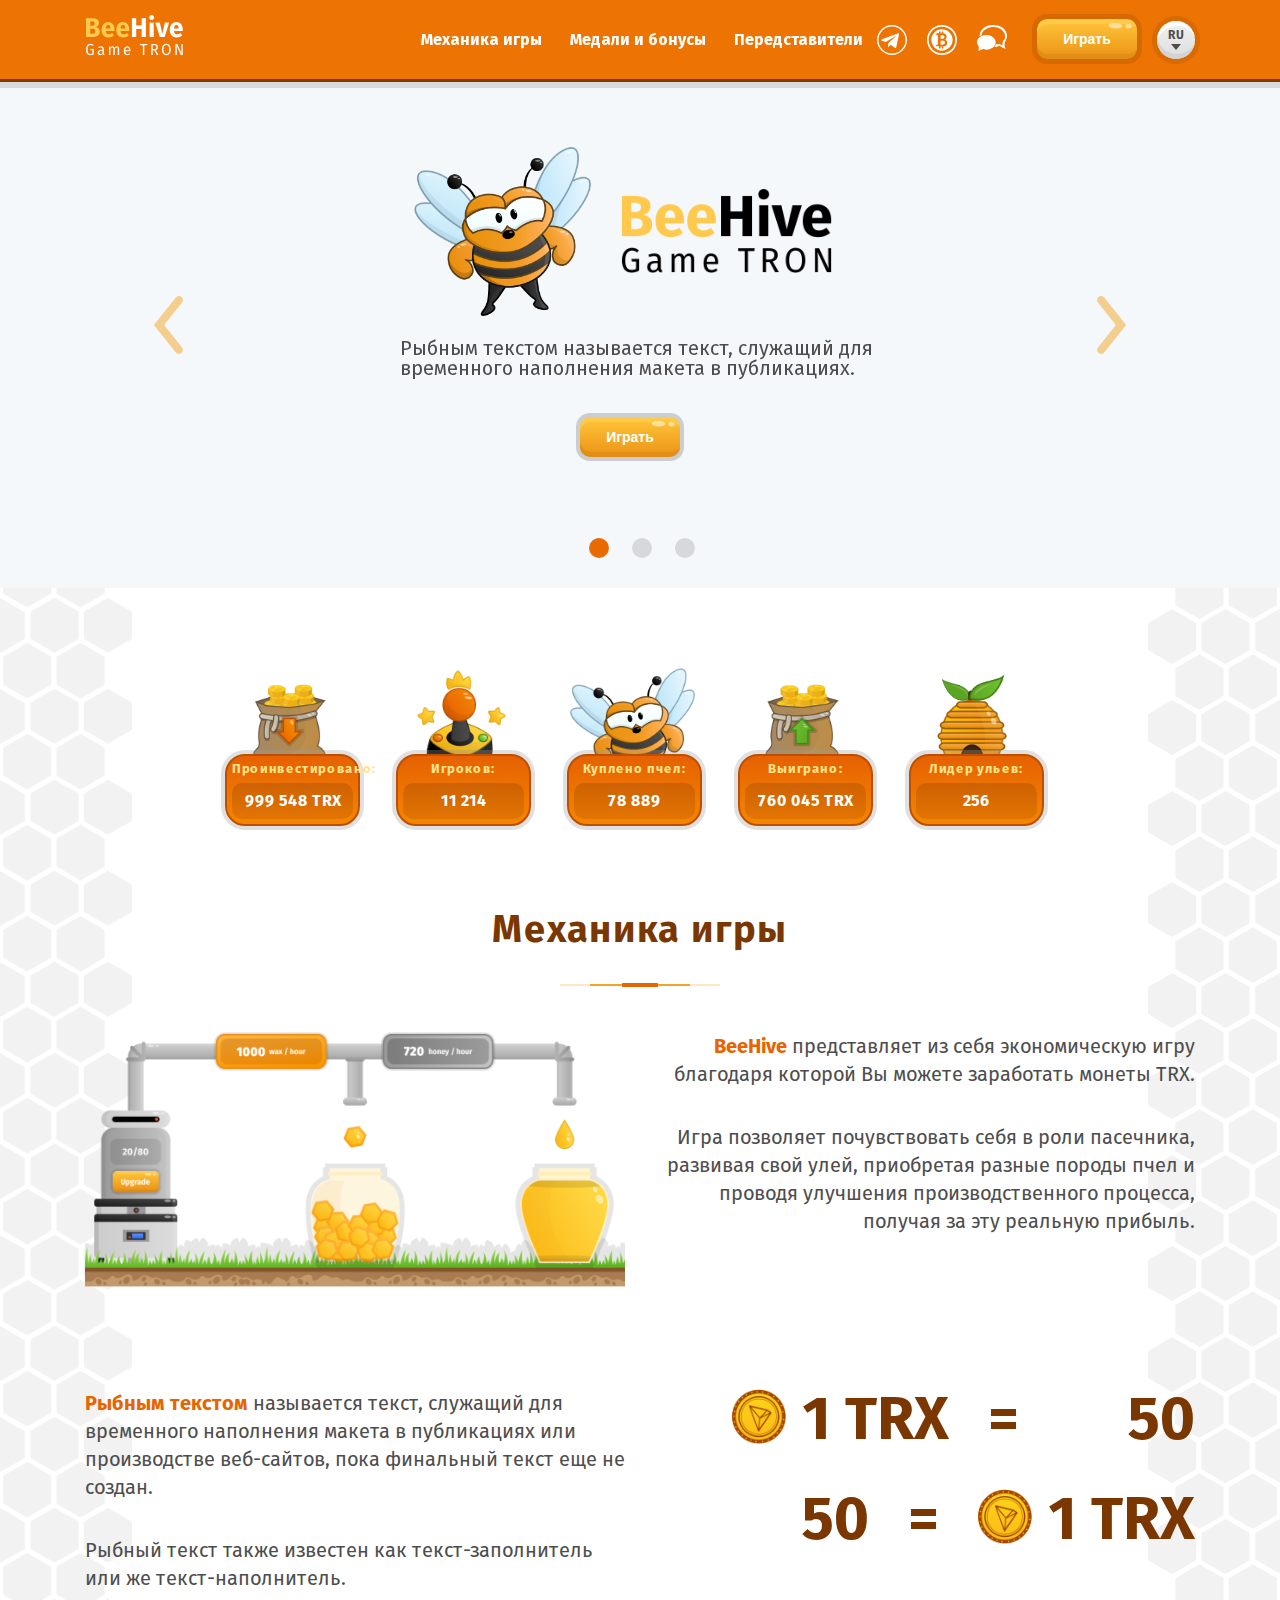
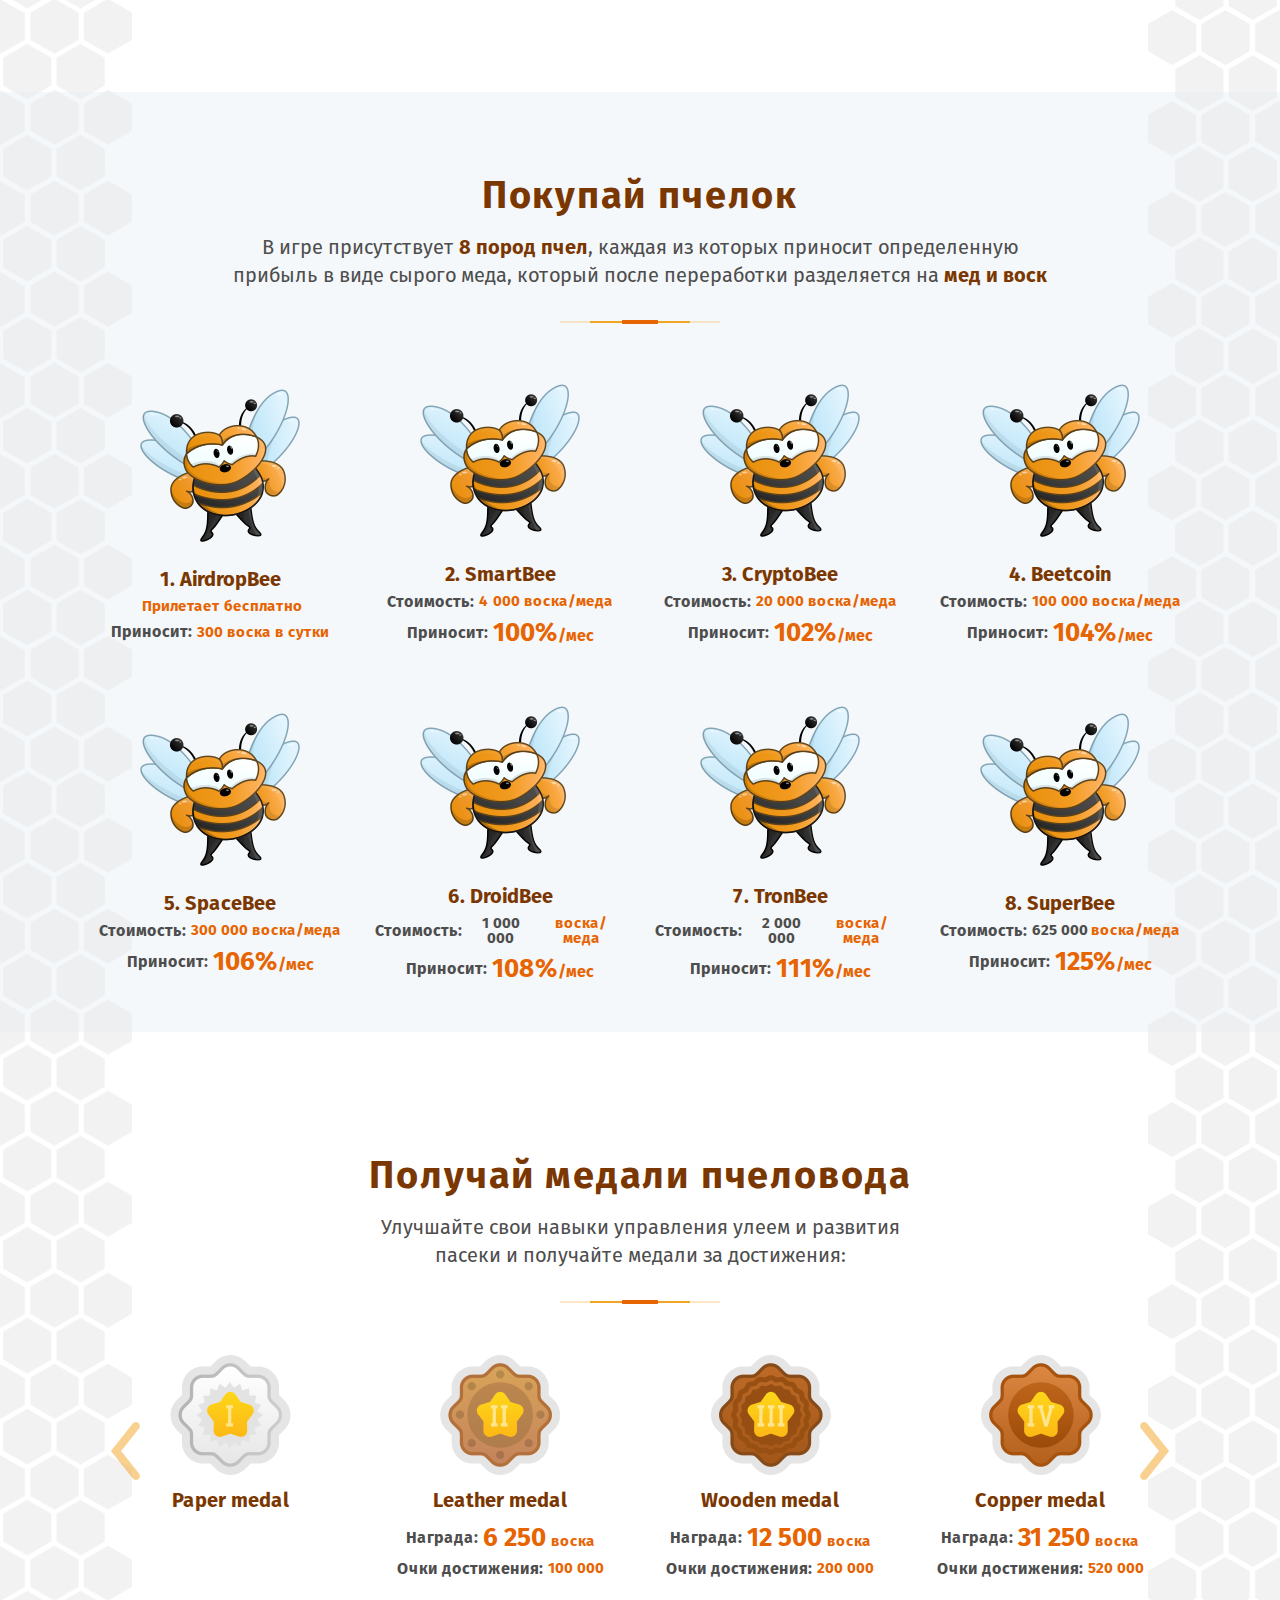
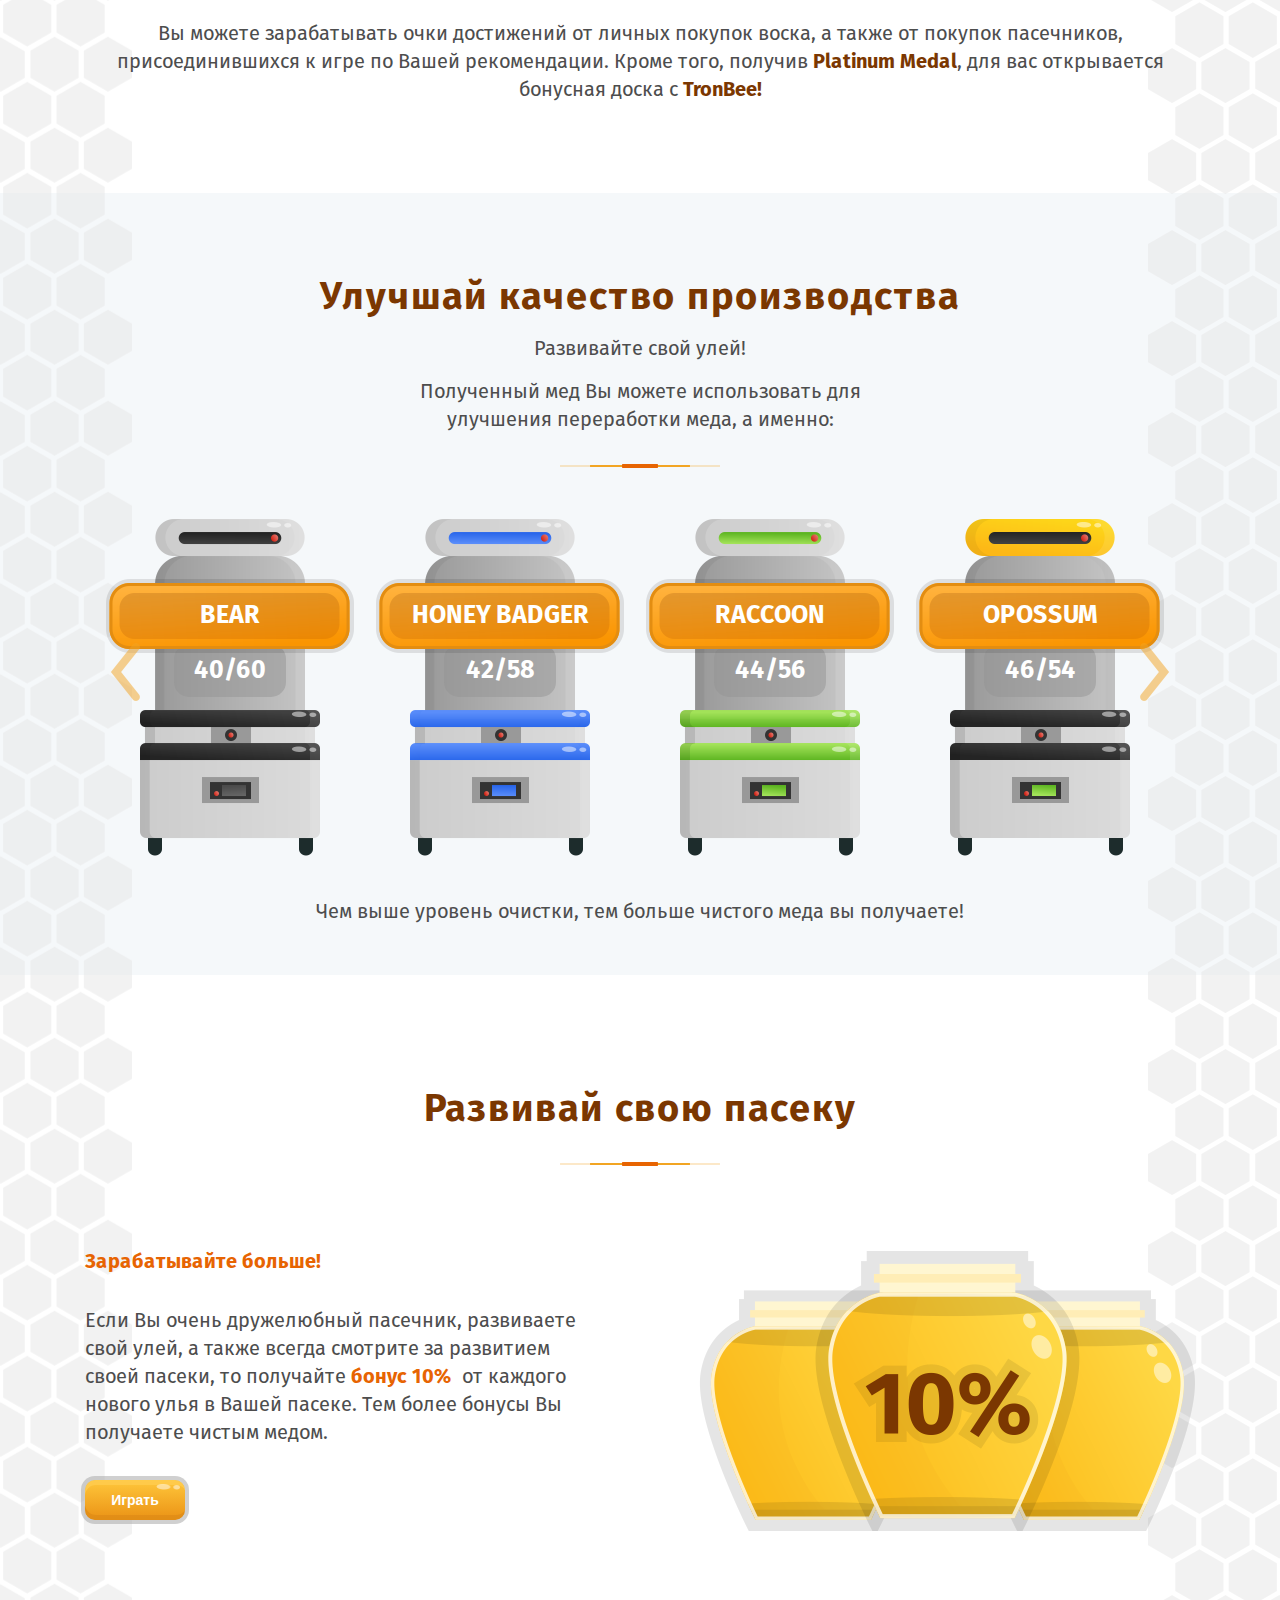
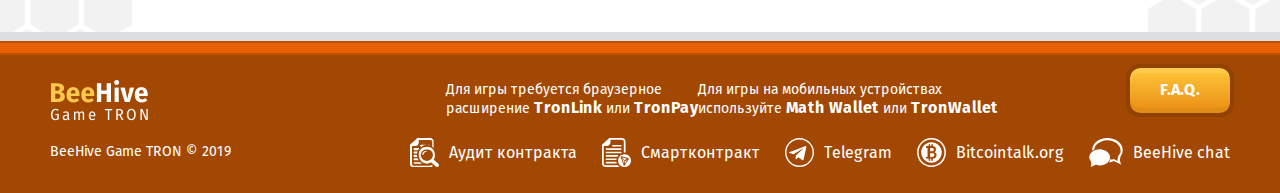
==== landing.html @ 4e1c58ec "new" ====
<!DOCTYPE html>
<html lang="en">
<head>
    <meta charset="UTF-8">
    <title>Кабинет</title>
    <link rel="shortcut icon" href="image/favicon.ico" type="image/x-icon">
    <link rel="icon" href="image/favicon.ico" type="image/x-icon">
    <meta name="viewport" content="width=device-width, initial-scale=1, maximum-scale=1">
    <link rel="stylesheet" href="bootstrap-4.2.1/css/bootstrap.css"/>
    <link rel="stylesheet" href="styles/jcarousel.responsive.css">
    <link rel="stylesheet" href="styles/style.css"/>
    <link rel="stylesheet" href="styles/media.css"/>
</head>
<body class="bg-body light-bg-body">
<header class="landing-header">
    <div class="container">
        <div class="content-header">
            <a href="" class="logo-landing">
                <h1>
                    <div class="container-logo">
                        <img src="image/logo.png" alt="logo">
                    </div>
                </h1>
            </a>
            <div class="header-navigation">
                 <div class="navbar-landing-nav">
                  <div class="btn-back-mobile-wrapper-landing">
                     <button type="button" class="button-btn btn-menu-landing"></button>
                  </div>
                    <ul class="list-nav">
                      <li class="nav-list-item">
                        <a class="nav-link land-scroll" href="#ex1">Механика игры</a>
                      </li>
                      <li class="nav-list-item">
                         <a class="nav-link land-scroll" href="#ex2">Медали и бонусы</a>
                      </li>
                       <li class="nav-list-item">
                          <a class="nav-link represent-link" href="representatives.html">Передставители</a>
                      </li>
                      <li class="nav-list-item">
                        <ul class="social-list-icon">
                            <li class="header-social-item">
                                <a href="" class="header-social-link telegram-link"></a>
                            </li>
                            <li class="header-social-item">
                                <a href="" class="header-social-link bitcoin-link"></a>
                            </li>
                            <li class="header-social-item">
                                <a href="" class="header-social-link messag-link"></a>
                            </li>
                        </ul>
                      </li>
                    </ul>
                </div>
                <div class="wrapper-right-nav">
                     <button type="button" class="button-btn go-to-game">Играть</button>
                     <div class="drop-down-lg">
                        <div class="btn-drop-down">
                            <span>ru</span>
                        </div>
                        <ul class="list-db">
                            <li>
                                <span>ru</span>
                            </li>
                            <li>
                                <span>en</span>
                            </li>
                        </ul>
                    </div>
                </div>
            </div>
        </div>
    </div>
    <div class="mobile-wrapper-menu-landing">
      <ul class="list-nav">
          <li class="nav-list-item">
            <a class="nav-link land-scroll" href="#ex1">Механика игры</a>
          </li>
          <li class="nav-list-item">
             <a class="nav-link land-scroll" href="#ex2">Медали и бонусы</a>
          </li>
           <li class="nav-list-item">
              <a class="nav-link represent-link" href="representatives.html">Передставители</a>
          </li>
          <li class="nav-list-item">
            <ul class="social-list-icon">
                <li class="header-social-item">
                    <a href="" class="header-social-link telegram-link"></a>
                </li>
                <li class="header-social-item">
                    <a href="" class="header-social-link bitcoin-link"></a>
                </li>
                <li class="header-social-item">
                    <a href="" class="header-social-link messag-link"></a>
                </li>
            </ul>
          </li>
        </ul>
    </div>
</header>
<section class="section-content first-slider-section">
    <div class="container">
        <div id="carouselExampleIndicators" class="carousel slide carousel-bee" data-ride="carousel">
          <ol class="carousel-indicators">
            <li data-target="#carouselExampleIndicators" data-slide-to="0" class="active"></li>
            <li data-target="#carouselExampleIndicators" data-slide-to="1"></li>
            <li data-target="#carouselExampleIndicators" data-slide-to="2"></li>
          </ol>
          <div class="carousel-inner">
            <div class="carousel-item active">
              <div class="container-bee-carousel-item">
                  <div class="top-item-content">
                      <div class="img-container-bee">
                          <img src="image/big-bee.png">
                      </div>
                       <div class="img-container-bee tron-logo">
                          <img src="image/tron-logo.png">
                      </div>
                  </div>
                  <div class="bottom-item-bee">
                      <p class="about-text">Рыбным текстом называется текст, служащий для временного наполнения макета в публикациях.</p>
                        <button type="button" class="button-btn go-to-game slider-btn">Играть</button>
                  </div>
              </div>
            </div>
            <div class="carousel-item">
               <div class="container-bee-carousel-item">
                  <div class="top-item-content">
                      <div class="img-container-bee">
                          <img src="image/big-bee.png">
                      </div>
                       <div class="img-container-bee tron-logo">
                          <img src="image/tron-logo.png">
                      </div>
                  </div>
                  <div class="bottom-item-bee">
                      <p class="about-text">Рыбным текстом называется текст, служащий для временного наполнения макета в публикациях.</p>
                        <button type="button" class="button-btn go-to-game slider-btn">Играть</button>
                  </div>
              </div>
            </div>
            <div class="carousel-item">
               <div class="container-bee-carousel-item">
                  <div class="top-item-content">
                      <div class="img-container-bee">
                          <img src="image/big-bee.png">
                      </div>
                       <div class="img-container-bee tron-logo">
                          <img src="image/tron-logo.png">
                      </div>
                  </div>
                  <div class="bottom-item-bee">
                      <p class="about-text">Рыбным текстом называется текст, служащий для временного наполнения макета в публикациях.</p>
                        <button type="button" class="button-btn go-to-game slider-btn">Играть</button>
                  </div>
              </div>
            </div>
          </div>
          <a class="carousel-control-prev" href="#carouselExampleIndicators" role="button" data-slide="prev">
            <span class="carousel-control-prev-icon" aria-hidden="true"></span>
            <span class="sr-only">Previous</span>
          </a>
          <a class="carousel-control-next" href="#carouselExampleIndicators" role="button" data-slide="next">
            <span class="carousel-control-next-icon" aria-hidden="true"></span>
            <span class="sr-only">Next</span>
          </a>
        </div>
    </div>  
</section>
<section class="section-content">
    <div class="container">
        <div class="content-header-section">
            <div class="wrapper-list-statistic">
                <ul class="list-statistic">
                    <li class="statistic-item investment landing-statistic-item">
                        <div class="container-list-stat-item">
                            <div class="info-item">
                                <h2 class="title-item">Проинвестировано:</h2>
                                <div class="result">
                                    <p class="result-info">999 548 TRX</p>
                                </div>
                            </div>
                        </div>
                    </li>
                    <li class="statistic-item players landing-statistic-item">
                        <div class="container-list-stat-item">
                            <div class="info-item">
                                <h2 class="title-item">Игроков:</h2>
                                <div class="result">
                                    <p class="result-info">11 214</p>
                                </div>
                            </div>
                        </div>
                    </li>
                    <li class="statistic-item bee landing-statistic-item">
                        <div class="container-list-stat-item">
                            <div class="info-item">
                                <h2 class="title-item">Куплено пчел:</h2>
                                <div class="result">
                                    <p class="result-info">78 889</p>
                                </div>
                            </div>
                        </div>
                    </li>
                    <li class="statistic-item won landing-statistic-item">
                        <div class="container-list-stat-item">
                            <div class="info-item">
                                <h2 class="title-item">Выиграно:</h2>
                                <div class="result">
                                    <p class="result-info">760 045 TRX</p>
                                </div>
                            </div>
                        </div>
                    </li>
                    <li class="statistic-item hive landing-statistic-item">
                        <div class="container-list-stat-item">
                            <div class="info-item">
                                <h2 class="title-item">Лидер ульев:</h2>
                                <div class="result">
                                    <p class="result-info">256</p>
                                </div>
                            </div>
                        </div>
                    </li>
                </ul>
            </div>
        </div>
        <header class="header-sections" id="ex1">
            <h2 class="section-title">Механика игры</h2>
        </header>
        <div class="row mehanica-game">
            <div class="col">
                <div class="wrapper-game-screen">
                    <img src="image/game-screen.png" alt="game screen">
                </div>
            </div>
            <div class="col text-col-right">
                <div class="text-about-game">
                    <p><span class="title-text">BeeHive</span>представляет из себя экономическую игру благодаря которой Вы можете заработать монеты TRX.</p>
                    <p>Игра позволяет почувствовать себя в роли пасечника, развивая свой улей, приобретая разные породы пчел и проводя улучшения производственного процесса, получая за эту реальную прибыль.</p>
                </div>
            </div>
            <div class="w-100"></div>
             <div class="col text-col-left">
                 <div class="text-about-game">
                    <p><span class="title-text">Рыбным текстом</span>называется текст, служащий для временного наполнения макета в публикациях или производстве веб-сайтов, пока финальный текст еще не создан.</p>
                    <p>Рыбный текст также известен как текст-заполнитель или же текст-наполнитель. </p>
                </div>
             </div>
            <div class="col wrapper-content-list-result">
                <ul class="wrapper-result-mehanica">
                   <li class="item-result">
                       <span class="first-rsult medal-before">1 TRX</span>
                       <span class="span-text">=</span>
                       <span class="first-last wax-before">50</span>
                   </li>
                    <li class="item-result">
                       <span class="first-rsult honey-before">50</span>
                       <span class="span-text">=</span>
                       <span class="first-last medal-before">1 TRX</span>
                   </li>
                </ul>
            </div>
        </div>
    </div>
</section>
<section class="section-content grey-section">
    <div class="container" >
        <header class="header-sections">
            <h2 class="section-title">Покупай пчелок</h2>
            <p class="text-header-about-bee">
                В игре присутствует <span class="dark-text">8 пород пчел</span>, каждая из которых приносит определенную прибыль в виде сырого меда, который после переработки разделяется на <span class="dark-text">мед и воск</span>
            </p>
        </header>
        <div class="container-list-all-bee">
            <ul class="list-all-bee">
                <li class="item-all-bee airdrop-bee">
                    <div class="container-img-bee">
                        <img src="image/bee.png" alt="bee">
                    </div>
                    <div class="footer-about-bee">
                        <h3 class="title-footer-about-bee">1. AirdropBee</h3>
                        <div class="status-pay-bee">
                            <h5 class="title-price-bee"></h5>
                            <p class="price-bee-text">Прилетает бесплатно</p>
                        </div>
                        <div class="result-bee-product">
                            <h5 class="result-bee-title">Приносит:</h5>
                            <p class="product-bee-text">300 воска в сутки</p>
                        </div>
                    </div>
                </li>
                <li class="item-all-bee smart-bee">
                    <div class="container-img-bee">
                        <img src="image/bee.png" alt="bee">
                    </div>
                    <div class="footer-about-bee">
                        <h3 class="title-footer-about-bee">2. SmartBee</h3>
                        <div class="status-pay-bee">
                            <h5 class="title-price-bee">Стоимость:</h5>
                            <p class="price-bee-text">4 000 воска/меда</p>
                        </div>
                        <div class="result-bee-product">
                            <h5 class="result-bee-title">Приносит:</h5>
                            <p class="product-bee-text percent-big">100%<span class="small-percent">/мес</span></p>
                        </div>
                    </div>
                </li>
                <li class="item-all-bee crypto-bee">
                    <div class="container-img-bee">
                        <img src="image/bee.png" alt="bee">
                    </div>
                    <div class="footer-about-bee">
                        <h3 class="title-footer-about-bee">3. CryptoBee</h3>
                        <div class="status-pay-bee">
                            <h5 class="title-price-bee">Стоимость:</h5>
                            <p class="price-bee-text">20 000 воска/меда</p>
                        </div>
                        <div class="result-bee-product">
                            <h5 class="result-bee-title">Приносит:</h5>
                            <p class="product-bee-text percent-big">102%<span class="small-percent">/мес</span></p>
                        </div>
                    </div>
                </li>
                <li class="item-all-bee beetcoin-bee">
                    <div class="container-img-bee">
                        <img src="image/bee.png" alt="bee">
                    </div>
                    <div class="footer-about-bee">
                        <h3 class="title-footer-about-bee">4. Beetcoin</h3>
                        <div class="status-pay-bee">
                            <h5 class="title-price-bee">Стоимость:</h5>
                            <p class="price-bee-text">100 000 воска/меда</p>
                        </div>
                        <div class="result-bee-product">
                            <h5 class="result-bee-title">Приносит:</h5>
                            <p class="product-bee-text percent-big">104%<span class="small-percent">/мес</span></p>
                        </div>
                    </div>
                </li>
                <li class="item-all-bee space-bee">
                    <div class="container-img-bee">
                        <img src="image/bee.png" alt="bee">
                    </div>
                    <div class="footer-about-bee">
                        <h3 class="title-footer-about-bee">5. SpaceBee</h3>
                        <div class="status-pay-bee">
                            <h5 class="title-price-bee">Стоимость:</h5>
                            <p class="price-bee-text">300 000 воска/меда</p>
                        </div>
                        <div class="result-bee-product">
                            <h5 class="result-bee-title">Приносит:</h5>
                            <p class="product-bee-text percent-big">106%<span class="small-percent">/мес</span></p>
                        </div>
                    </div>
                </li>
                <li class="item-all-bee droid-bee">
                    <div class="container-img-bee">
                        <img src="image/bee.png" alt="bee">
                    </div>
                    <div class="footer-about-bee">
                        <h3 class="title-footer-about-bee">6. DroidBee</h3>
                        <div class="status-pay-bee">
                            <h5 class="title-price-bee">Стоимость:</h5>
                            <p class="price-bee-text"><span class="dark-result">1 000 000</span> воска/меда</p>
                        </div>
                        <div class="result-bee-product">
                            <h5 class="result-bee-title">Приносит:</h5>
                            <p class="product-bee-text percent-big">108%<span class="small-percent">/мес</span></p>
                        </div>
                    </div>
                </li>
                 <li class="item-all-bee tron-bee">
                    <div class="container-img-bee">
                        <img src="image/bee.png" alt="bee">
                    </div>
                    <div class="footer-about-bee">
                        <h3 class="title-footer-about-bee">7. TronBee</h3>
                        <div class="status-pay-bee">
                            <h5 class="title-price-bee">Стоимость:</h5>
                            <p class="price-bee-text"><span class="dark-result">2 000 000</span> воска/меда</p>
                        </div>
                        <div class="result-bee-product">
                            <h5 class="result-bee-title">Приносит:</h5>
                            <p class="product-bee-text percent-big">111%<span class="small-percent">/мес</span></p>
                        </div>
                    </div>
                </li>
                <li class="item-all-bee super-bee">
                    <div class="container-img-bee">
                        <img src="image/bee.png" alt="bee">
                    </div>
                    <div class="footer-about-bee">
                        <h3 class="title-footer-about-bee">8. SuperBee</h3>
                        <div class="status-pay-bee">
                            <h5 class="title-price-bee">Стоимость:</h5>
                            <p class="price-bee-text"><span class="dark-result">625 000</span> воска/меда</p>
                        </div>
                        <div class="result-bee-product">
                            <h5 class="result-bee-title">Приносит:</h5>
                            <p class="product-bee-text percent-big">125%<span class="small-percent">/мес</span></p>
                        </div>
                    </div>
                </li>
            </ul>
        </div>
    </div>
</section>
<section class="section-content section-medal">
  <div class="container">
     <header class="header-sections" id="ex2">
        <h2 class="section-title"> Получай медали пчеловода</h2>
        <p class="text-header-block">  Улучшайте свои навыки управления улеем и развития пасеки и получайте медали за достижения:</p>
    </header>
     <div class="jcarousel-wrapper">
        <div class="jcarousel" id="mycrousel">
            <ul>
                <li>
                  <div class="container-type-medal">
                    <div class="container-img-type-medal">
                      <img src="image/paper-medal.png" alt="type medal">
                    </div>
                    <div class="footer-type-medal">
                      <h3 class="name-type-medal">Paper medal</h3>
                    </div>
                  </div>
                </li>
                <li>
                   <div class="container-type-medal">
                      <div class="container-img-type-medal">
                        <img src="image/leather.png" alt="type medal">
                      </div>
                      <div class="footer-type-medal">
                        <h3 class="name-type-medal">Leather medal</h3>
                        <div class="wrapper-about-medal">
                           <div class="item-about-medal">
                              <h5 class="title-about-medal">Награда:</h5>
                              <p class="block-tetx-medal-result"><span class="big-text">6 250</span> воска</p>
                            </div>
                            <div  class="item-about-medal">
                              <h5 class="title-about-medal">Очки достижения:</h5>
                              <p class="block-tetx-medal-result">100 000</p>
                            </div>
                        </div>
                      </div>
                  </div>
                </li>
                 <li>
                   <div class="container-type-medal">
                      <div class="container-img-type-medal">
                        <img src="image/wooden.png" alt="type medal">
                      </div>
                      <div class="footer-type-medal">
                        <h3 class="name-type-medal">Wooden medal</h3>
                        <div class="wrapper-about-medal">
                           <div class="item-about-medal">
                              <h5 class="title-about-medal">Награда:</h5>
                              <p class="block-tetx-medal-result"><span class="big-text"> 12 500</span> воска</p>
                            </div>
                            <div  class="item-about-medal">
                              <h5 class="title-about-medal">Очки достижения:</h5>
                              <p class="block-tetx-medal-result">200 000</p>
                            </div>
                        </div>
                      </div>
                  </div>
                </li>
               <li>
                   <div class="container-type-medal">
                      <div class="container-img-type-medal">
                        <img src="image/copper.png" alt="type medal">
                      </div>
                      <div class="footer-type-medal">
                        <h3 class="name-type-medal">Copper medal</h3>
                        <div class="wrapper-about-medal">
                           <div class="item-about-medal">
                              <h5 class="title-about-medal">Награда:</h5>
                              <p class="block-tetx-medal-result"><span class="big-text">31 250</span> воска</p>
                            </div>
                            <div  class="item-about-medal">
                              <h5 class="title-about-medal">Очки достижения:</h5>
                              <p class="block-tetx-medal-result">520 000</p>
                            </div>
                        </div>
                      </div>
                  </div>
                </li>
                <li>
                   <div class="container-type-medal">
                      <div class="container-img-type-medal">
                        <img src="image/steel.png" alt="type medal">
                      </div>
                      <div class="footer-type-medal">
                        <h3 class="name-type-medal">Steel Medal</h3>
                        <div class="wrapper-about-medal">
                           <div class="item-about-medal">
                              <h5 class="title-about-medal">Награда:</h5>
                              <p class="block-tetx-medal-result"><span class="big-text">62 500</span> воска</p>
                            </div>
                            <div  class="item-about-medal">
                              <h5 class="title-about-medal">Очки достижения:</h5>
                              <p class="block-tetx-medal-result">1 040 000</p>
                            </div>
                        </div>
                      </div>
                  </div>
                </li>
                <li>
                   <div class="container-type-medal">
                      <div class="container-img-type-medal">
                        <img src="image/silver.png" alt="type medal">
                      </div>
                      <div class="footer-type-medal">
                        <h3 class="name-type-medal">Silver medal</h3>
                        <div class="wrapper-about-medal">
                           <div class="item-about-medal">
                              <h5 class="title-about-medal">Награда:</h5>
                              <p class="block-tetx-medal-result"><span class="big-text">125 000</span> воска</p>
                            </div>
                            <div  class="item-about-medal">
                              <h5 class="title-about-medal">Очки достижения:</h5>
                              <p class="block-tetx-medal-result">2 080 000</p>
                            </div>
                        </div>
                      </div>
                  </div>
                </li>
                <li>
                   <div class="container-type-medal">
                      <div class="container-img-type-medal">
                        <img src="image/golden.png" alt="type medal">
                      </div>
                      <div class="footer-type-medal">
                        <h3 class="name-type-medal">Golden medal</h3>
                        <div class="wrapper-about-medal">
                           <div class="item-about-medal">
                              <h5 class="title-about-medal">Награда:</h5>
                              <p class="block-tetx-medal-result"><span class="big-text"> 312 500</span> воска</p>
                            </div>
                            <div  class="item-about-medal">
                              <h5 class="title-about-medal">Очки достижения:</h5>
                              <p class="block-tetx-medal-result">5 200 000</p>
                            </div>
                        </div>
                      </div>
                  </div>
                </li>
                <li>
                   <div class="container-type-medal">
                      <div class="container-img-type-medal">
                        <img src="image/pearl.png" alt="type medal">
                      </div>
                      <div class="footer-type-medal">
                        <h3 class="name-type-medal">Pearl Medal</h3>
                        <div class="wrapper-about-medal">
                           <div class="item-about-medal">
                              <h5 class="title-about-medal">Награда:</h5>
                              <p class="block-tetx-medal-result"><span class="big-text">625 000</span> воска</p>
                            </div>
                            <div  class="item-about-medal">
                              <h5 class="title-about-medal">Очки достижения:</h5>
                              <p class="block-tetx-medal-result">10 400 000</p>
                            </div>
                        </div>
                      </div>
                  </div>
                </li>
                <li>
                   <div class="container-type-medal">
                      <div class="container-img-type-medal">
                        <img src="image/platinum.png" alt="type medal">
                      </div>
                      <div class="footer-type-medal">
                        <h3 class="name-type-medal">Platinum Medal</h3>
                        <div class="wrapper-about-medal">
                           <div class="item-about-medal">
                              <h5 class="title-about-medal">Награда:</h5>
                              <p class="block-tetx-medal-result"><span class="big-text">937 500</span> воска</p>
                            </div>
                            <div  class="item-about-medal">
                              <h5 class="title-about-medal">Очки достижения:</h5>
                              <p class="block-tetx-medal-result">15 600 000</p>
                            </div>
                        </div>
                      </div>
                  </div>
                </li>
                <li>
                   <div class="container-type-medal">
                      <div class="container-img-type-medal">
                        <img src="image/emerald.png" alt="type medal">
                      </div>
                      <div class="footer-type-medal">
                        <h3 class="name-type-medal">Emerald Medal</h3>
                        <div class="wrapper-about-medal">
                           <div class="item-about-medal">
                              <h5 class="title-about-medal">Награда:</h5>
                              <p class="block-tetx-medal-result"><span class="big-text">1 562 500</span> воска</p>
                            </div>
                            <div  class="item-about-medal">
                              <h5 class="title-about-medal">Очки достижения:</h5>
                              <p class="block-tetx-medal-result">26 100 000</p>
                            </div>
                        </div>
                      </div>
                  </div>
                </li>
            </ul>
        </div>

        <a href="#" class="jcarousel-control-prev"></a>
        <a href="#" class="jcarousel-control-next"></a>
    </div>
    <p class="regomendation-about-medal"> Вы можете зарабатывать очки достижений от личных покупок воска, а также от покупок пасечников,
    присоединившихся к игре по Вашей рекомендации. Кроме того, получив <span class="dark-text">Platinum Medal</span>, для вас открывается
    бонусная доска с <span class="dark-text">TronBee!</span></p>
  </div>
</section>

<section class="section-content grey-section">
  <div class="container">
     <header class="header-sections">
        <h2 class="section-title">Улучшай качество производства</h2>
        <p class="sub-title-header">Развивайте свой улей!</p>
        <p class="text-header-block">Полученный мед Вы можете использовать для улучшения переработки меда, а именно:</p>
    </header>
     <div class="jcarousel-wrapper">
        <div class="jcarousel mycrousel" id="mycrousel1">
            <ul>
                <li>
                  <div class="container-mehanizm-item">
                    <div class="wrapper-mehanizm-block">
                       <img src="image/mehanizm-1.png" alt="mehanizm">
                       <div class="result-text-block">
                         <p>40/60</p>
                       </div>
                    </div>
                    <div class="container-text-mehanizm">
                      <p class="text-mehanizm">BEAR</p>
                    </div>
                  </div>
                </li>
                 <li>
                  <div class="container-mehanizm-item">
                    <div class="wrapper-mehanizm-block">
                       <img src="image/mehanizm-2.png" alt="mehanizm">
                       <div class="result-text-block">
                         <p>42/58</p>
                       </div>
                    </div>
                    <div class="container-text-mehanizm">
                      <p class="text-mehanizm">HONEY BADGER</p>
                    </div>
                  </div>
                </li>
                <li>
                  <div class="container-mehanizm-item">
                    <div class="wrapper-mehanizm-block">
                       <img src="image/mehanizm-3.png" alt="mehanizm">
                       <div class="result-text-block">
                         <p>44/56</p>
                       </div>
                    </div>
                    <div class="container-text-mehanizm">
                      <p class="text-mehanizm">RACCOON</p>
                    </div>
                  </div>
                </li>
                <li>
                  <div class="container-mehanizm-item">
                    <div class="wrapper-mehanizm-block">
                       <img src="image/opossum.png" alt="mehanizm">
                       <div class="result-text-block">
                         <p>46/54</p>
                       </div>
                    </div>
                    <div class="container-text-mehanizm">
                      <p class="text-mehanizm">OPOSSUM</p>
                    </div>
                  </div>
                </li>
                <li>
                  <div class="container-mehanizm-item">
                    <div class="wrapper-mehanizm-block">
                       <img src="image/beek.png" alt="mehanizm">
                       <div class="result-text-block">
                         <p>48/52</p>
                       </div>
                    </div>
                    <div class="container-text-mehanizm">
                      <p class="text-mehanizm">BEEKEEPER</p>
                    </div>
                  </div>
                </li>
                <li>
                  <div class="container-mehanizm-item">
                    <div class="wrapper-mehanizm-block">
                       <img src="image/ai.png" alt="mehanizm">
                       <div class="result-text-block">
                         <p>50/50</p>
                       </div>
                    </div>
                    <div class="container-text-mehanizm">
                      <p class="text-mehanizm">AI</p>
                    </div>
                  </div>
                </li>
            </ul>
        </div>
        <a href="#" class="jcarousel-control-prev"></a>
        <a href="#" class="jcarousel-control-next"></a>
    </div>
    <p class="regomendation-about-medal">Чем выше уровень очистки, тем больше чистого меда вы получаете!</p>
  </div>
</section>

<section class="section-conten section-bonus">
  <div class="container">
     <header class="header-sections">
        <h2 class="section-title">Развивай свою пасеку</h2>
    </header>
    <div class="row container-row">
      <div class="col">
        <div class="container-item-block">
          <h3 class="title-item-block">Зарабатывайте больше!</h3>
          <div class="wrapper-tetx-item-block">
            <p class="item-text">Если Вы очень дружелюбный пасечник, развиваете свой улей, а также всегда смотрите за развитием своей пасеки, то получайте <span class="title-text">бонус 10%</span> от каждого нового улья в Вашей пасеке. Тем более бонусы Вы получаете чистым медом.</p>
          </div>
          <button type="button" class="button-btn go-to-game slider-btn">Играть</button>
        </div>
      </div>
       <div class="col">
         <div class="wrapper-my-honey">
           <img src="image/my-honey.png" alt="butle honey">
         </div>
       </div>
    </div>
  </div>
</section>

<footer class="footer">
    <div class="wrapper-footer-content">
        <div class="content-footer">
            <div class="top-footer-content">
                <div class="wrapper-top-footer-logo">
                       <div class="logo">
                            <img src="image/logo.png" alt="logo">
                        </div>
                         <a href="" class="footer-btn mobile-footer-btn">F.A.Q.</a>
                </div>
                <ul class="list-top-footer">
                    <li class="item-footer-top-list">
                        <p>Для игры требуется браузерное
                            расширение <a href="">TronLink</a> или <a href="">TronPay</a></p>
                    </li>
                    <li class="item-footer-top-list">
                        <p>
                            Для игры на мобильных устройствах
                            используйте <a href="">Math Wallet</a> или <a href="">TronWallet</a></p>
                    </li>
                </ul>
                <a href="" class="footer-btn">F.A.Q.</a>
            </div>
            <div class="bottom-footer-content">
                <div class="wrapper-info-game">
                    <p>BeeHive Game TRON © 2019</p>
                </div>
                <div class="container-list-footer">
                     <ul class="list-social-footer">
                        <li class="item-social-footer">
                            <a href="" class="link-social audit">Аудит контракта</a>
                        </li>
                        <li class="item-social-footer">
                            <a href="" class="link-social smart">Смартконтракт</a>
                        </li>
                        <li class="item-social-footer">
                            <a href="" class="link-social telegram">Telegram</a>
                        </li>
                        <li class="item-social-footer">
                            <a href="" class="link-social bitcoin">Bitcointalk.org</a>
                        </li>
                        <li class="item-social-footer">
                            <a href="" class="link-social beehive">BeeHive chat</a>
                        </li>
                    </ul>
                </div>
            </div>
        </div>
    </div>
</footer>
  <script src="https://code.jquery.com/jquery-3.4.0.min.js" integrity="sha256-BJeo0qm959uMBGb65z40ejJYGSgR7REI4+CW1fNKwOg=" crossorigin="anonymous"></script>
<!--<script src="js/jquery-3.2.1.js"></script>-->
<script src="bootstrap-4.2.1/js/bootstrap.bundle.js"></script>
<script src="bootstrap-4.2.1/js/bootstrap.min.js"></script>
<script src="js/jquery.mCustomScrollbar.concat.min.js"></script>
<script src="js/jquery.mCustomScrollbar.js"></script>
<script src="js/jquery.jcarousel.min.js"></script>
<script src="js/jquery.jcarousel-swipe.js"></script>
<script src="js/jcarousel.responsive.js"></script>
<script src="js/jcarousel.responsive1.js"></script>
<script src="js/jquery.flythat.js"></script>
<script src="js/main.js"></script>
</body>
</html>
---- styles/jcarousel.responsive.css ----
.jcarousel-wrapper {
    margin: 40px auto 30px;
    position: relative;
    border: 10px solid transparent;
}

/** Carousel **/

.jcarousel {
    position: relative;
    overflow: hidden;
    width: 100%;
}

.jcarousel ul {
    width: 20000em;
    position: relative;
    list-style: none;
    margin: 0;
    padding: 0;
}

.jcarousel li {
    width: 270px;
    float: left;
    border: 1px solid transparent;
    -moz-box-sizing: border-box;
    -webkit-box-sizing: border-box;
    box-sizing: border-box;
}

.jcarousel img {
    display: block;
    max-width: 100%;
    height: auto !important;
}

/** Carousel Controls **/

.jcarousel-control-prev,
.jcarousel-control-next {
    position: absolute;
    top: 50%;
    transform: translateY(-50%);
    margin-top: -15px;
    width: 30px;
    height: 58px;
    opacity: 0.5;
    transition: opacity 0.15s ease;
}
.jcarousel-control-prev:hover,
.jcarousel-control-next:hover{
    opacity: 1;
    transition: opacity 0.15s ease;
}

.jcarousel-control-prev {
    left: 15px;
    background-image: url("../image/left-arrow.png");
    background-size: contain;
}

.jcarousel-control-next {
    right: 15px;
    background-image: url("../image/right-arrow.png");
    background-size: contain;
}

/** Carousel Pagination **/

.jcarousel-pagination {
    position: absolute;
    bottom: -40px;
    left: 50%;
    -webkit-transform: translate(-50%, 0);
    -ms-transform: translate(-50%, 0);
    transform: translate(-50%, 0);
    margin: 0;
}

.jcarousel-pagination a {
    text-decoration: none;
    display: inline-block;

    font-size: 11px;
    height: 10px;
    width: 10px;
    line-height: 10px;

    background: #fff;
    color: #4E443C;
    border-radius: 10px;
    text-indent: -9999px;

    margin-right: 7px;


    -webkit-box-shadow: 0 0 2px #4E443C;
    -moz-box-shadow: 0 0 2px #4E443C;
    box-shadow: 0 0 2px #4E443C;
}

.jcarousel-pagination a.active {
    background: #4E443C;
    color: #fff;
    opacity: 1;

    -webkit-box-shadow: 0 0 2px #F0EFE7;
    -moz-box-shadow: 0 0 2px #F0EFE7;
    box-shadow: 0 0 2px #F0EFE7;
}
---- styles/style.css ----
@font-face {
    font-family: 'Fira Sans';
    src: url('../fonts/FiraSans-Bold.eot');
    src: url('../fonts/FiraSans-Bold.eot?#iefix') format('embedded-opentype'),
    url('../fonts/FiraSans-Bold.woff2') format('woff2'),
    url('../fonts/FiraSans-Bold.woff') format('woff'),
    url('../fonts/FiraSans-Bold.ttf') format('truetype'),
    url('../fonts/FiraSans-Bold.svg#FiraSans-Bold') format('svg');
    font-weight: bold;
    font-style: normal;
}

@font-face {
    font-family: 'Fira Sans';
    src: url('../fonts/FiraSans-Regular.eot');
    src: url('../fonts/FiraSans-Regular.eot?#iefix') format('embedded-opentype'),
    url('../fonts/FiraSans-Regular.woff2') format('woff2'),
    url('../fonts/FiraSans-Regular.woff') format('woff'),
    url('../fonts/FiraSans-Regular.ttf') format('truetype'),
    url('../fonts/FiraSans-Regular.svg#FiraSans-Regular') format('svg');
    font-weight: normal;
    font-style: normal;
}

@font-face {
    font-family: 'Fira Sans';
    src: url('../fonts/FiraSans-Light.eot');
    src: url('../fonts/FiraSans-Light.eot?#iefix') format('embedded-opentype'),
    url('../fonts/FiraSans-Light.woff2') format('woff2'),
    url('../fonts/FiraSans-Light.woff') format('woff'),
    url('../fonts/FiraSans-Light.ttf') format('truetype'),
    url('../fonts/FiraSans-Light.svg#FiraSans-Light') format('svg');
    font-weight: 300;
    font-style: normal;
}

@font-face {
    font-family: 'Fira Sans';
    src: url('../fonts/FiraSans-Heavy.eot');
    src: url('../fonts/FiraSans-Heavy.eot?#iefix') format('embedded-opentype'),
    url('../fonts/FiraSans-Heavy.woff2') format('woff2'),
    url('../fonts/FiraSans-Heavy.woff') format('woff'),
    url('../fonts/FiraSans-Heavy.ttf') format('truetype'),
    url('../fonts/FiraSans-Heavy.svg#FiraSans-Heavy') format('svg');
    font-weight: 900;
    font-style: normal;
}

@font-face {
    font-family: 'Fira Sans';
    src: url('../fonts/FiraSans-ExtraBold.eot');
    src: url('../fonts/FiraSans-ExtraBold.eot?#iefix') format('embedded-opentype'),
    url('../fonts/FiraSans-ExtraBold.woff2') format('woff2'),
    url('../fonts/FiraSans-ExtraBold.woff') format('woff'),
    url('../fonts/FiraSans-ExtraBold.ttf') format('truetype'),
    url('../fonts/FiraSans-ExtraBold.svg#FiraSans-ExtraBold') format('svg');
    font-weight: 800;
    font-style: normal;
}

*{
    font-size: 14px;
    color: #ffffff;
}
body, div, span, applet, object, iframe,
h1, h2, h3, h4, h5, h6, p, blockquote, pre,
a, abbr, acronym, address, big, cite, code,
del, dfn, em, img, ins, kbd, q, s, samp,
small, strike, strong, sub, sup, tt, var,
b, u, i, center,
dl, dt, dd, ol, ul, li,
fieldset, form, label, legend,
table, caption, tbody, tfoot, thead, tr, th, td,
article, aside, canvas, details, embed,
figure, figcaption, footer, header,
menu, nav, output, ruby, section, summary,
time, mark, audio, video {
    margin: 0;
    padding: 0;
    border: 0;
    font: inherit;
    font-size: 100%;
    vertical-align: baseline;
}

html {
    line-height: 1;
}

ol, ul {
    list-style: none;
}

table {
    border-collapse: collapse;
    border-spacing: 0;
}

caption, th, td {
    text-align: left;
    font-weight: normal;
    vertical-align: middle;
}

q, blockquote {
    quotes: none;
}
q:before, q:after, blockquote:before, blockquote:after {
    content: "";
    content: none;
}

a img {
    border: none;
}
* a{
    font-size: 16px;
    text-decoration: none;
    color: #ffffff;
    cursor: pointer;
    font-family: 'Fira Sans';
    cursor: pointer;
    font-weight: bold;
    font-style: normal;
}
* a:hover{
    text-decoration: none;
    transition: .3s;
    color: #ffffff;
}
* a, h1, h2, h3, h4, h5, h6, p, span{
    color: #ffffff;
    font-family: 'Fira Sans';
}
p{
    font-family: 'Fira Sans';
    color: #ffffff;
}
h1{
    font-size: 72px;
    text-transform: uppercase;
}
* button, button:focus, a , a:focus{
    outline: none;
}
button{
    cursor: pointer;
}
* h2{
    font-style: normal;
    font-weight: bold;
    line-height: normal;
    font-size: 26px;
    letter-spacing: 0.05em;
    color: #ffffff;
}

.bg-body{
    position: relative;
    z-index: 0;
    background-color: #f5f8fa;
}
.bg-body:before{
    content: '';
    position: absolute;
    right: 0;
    background: url("../image/bg-body.png") repeat-y;
    background-size: 132px 91px;
    width: 132px;
    height: 100%;
    top: 0;
}
.bg-body:after{
    content: '';
    position: absolute;
    left: 0;
    background: url("../image/bg-body.png") repeat-y;
    background-size: 132px 91px;
    width: 132px;
    height: 100%;
    top: 0;
    transform: rotate(180deg);
}

article, aside, details, figcaption, figure, footer, header, main, menu, nav, section, summary {
    display: block;
}

/*----------------------style header-------------------*/

.header{
    max-width: 100%;
    display: flex;
    justify-content: space-between;
    padding: 0 20px;
    background: url("../image/bg-header.jpg")repeat-x;
    min-height: 192px;
    position: relative;
    z-index: 1000000;
}
.flythat-backdrop{
    z-index: 999999999 !important;
}
.center-block{
    background: url("../image/center-header.png")no-repeat;
    width: 1000px;
    background-size: 100% 100%;
}
.left-block,
.right-block{
    max-height: 100px;
    display: flex;
    align-items: center;
    min-width: 247px;
}
.button-btn{
    border-radius: 10px;
    background: linear-gradient(to bottom, rgba(255,199,59,1) 0%, rgba(235,146,21,1) 100%);
    width: 161px;
    text-align: center;
    height: 46px;
    display: flex;
    justify-content: center;
    align-items: center;
    box-shadow: 1px -6px 0px -1px rgba(224, 140, 22, 0.8) inset, 1px 6px 0px -1px rgba(255, 204, 79, 0.8) inset;
    position: relative;
    z-index: 1;
    top: -1px;
    border: none;
    font-weight: bold;
}
.button-btn:before{
    content: '';
    position: absolute;
    top: 4px;
    right: 5px;
    background: url("../image/btn-before.png")no-repeat;
    background-size: contain;
    width: 24px;
    height: 6px;
}
.button-btn:hover{
    background: linear-gradient(to bottom, rgba(235,146,21,1) 0%, rgba(255,199,59,1) 100%);
    box-shadow: 1px -6px 0px -1px rgba(255, 204, 79, 0.8) inset, 1px 6px 0px -1px rgba(224, 140, 22, 0.8)  inset;
}
.btn-back-wrapper{
    background-color: #c45f00;
    z-index: 0;
    border-radius: 10px;
    padding: 0 1px;
    -webkit-box-shadow: 0px -1px 1px 5px rgba(215,108,2,1);
    -moz-box-shadow: 0px -1px 1px 5px rgba(215,108,2,1);
    box-shadow: 0px -1px 1px 5px rgba(215,108,2,1);
    margin-right: 20px;
}
.btn-back-wrapper:last-child{
    margin-right: 0;
}
.back span{
    position: relative;
    padding-left: 27px;
}
.back span:after{
    content: '';
    position: absolute;
    background: url("../image/arrow-rg.png");
    width: 18px;
    height: 14px;
    left: 0;
}
.blue-btn{
    background: linear-gradient(to bottom, rgba(88,139,249,1) 0%, rgba(46,106,236,1) 100%);
    box-shadow: 1px -6px 0px -1px rgba(44, 101,224, 0.7)  inset, 1px 6px 0px -1px rgba(107, 153,251, 0.7) inset;
    width: 96px;
    height: 40px;
    font-size: 13px;
    font-weight: bold;
    border-radius: 8px;
}
.btn-green{
    width: 100px;
    background: linear-gradient(to bottom, rgba(160,224,86,1) 0%, rgba(97,183,35,1) 100%);
    box-shadow: 1px -6px 0px -1px rgba(94, 176,36, 0.7)  inset, 1px 6px 0px -1px rgba(167, 226,101, 0.7) inset;
}
.btn-green:hover{
    background: linear-gradient(to bottom, rgba(97,183,35,1) 0%, rgba(160,224,86,1) 100%);
    box-shadow: 1px -6px 0px -1px rgba(167, 226,101, 0.7)  inset, 1px 6px 0px -1px rgba(94, 176,36, 0.7) inset;
}
.btn-header{
    width: 100px;
}
.withdraw-btn{
    width: 96px;
    height: 40px;
    font-size: 13px;
    font-weight: bold;
    border-radius: 8px;
}
.blue-btn:hover{
    background: linear-gradient(to bottom, rgba(46,106,236,1) 0%, rgba(88,139,249,1) 100%);
    box-shadow: 1px -6px 0px -1px rgba(107, 153,251, 0.7)  inset, 1px 6px 0px -1px rgba(44, 101,224, 0.7) inset;
}
.left-header-content{
    display: flex;
}
.container-bottom-input{
    display: flex;
    align-items: center;
    justify-content: center;
    margin-top: 45px;
}
.wrapper-input{
    display: flex;
    align-items: center;
    background: linear-gradient(to bottom, rgba(160,72,1,1) 0%, rgba(191,84,2,1) 100%);
    border-bottom-right-radius: 8px;
    border-top-right-radius: 8px;
    border-bottom-left-radius: 25px;
    border-top-left-radius: 25px;
    padding: 1px 3px;
    padding-top: 2px;
    margin-right: 40px;
}
.wrapper-input:last-child{
    margin-right: 0;
}
.input-form{
    background-color: transparent;
    border: none;
    padding-left: 53px;
    padding-right: 12px;
    text-align: left;
    color: #feeb93;
    font-weight: bold;
    font-size: 38px;
    max-width: 190px;
}
.input-form::placeholder{
    color: #feeb93;
}
.input-form:focus{
   outline: none;
}
.wax{
    background-image: url("../image/wax.png");
    background-repeat: no-repeat;
    background-size: 40px 35px;
    background-position: 1% 50%;
}
.honey{
    background-image: url("../image/honey.png");
    background-repeat: no-repeat;
    background-size: 35px 36px;
    background-position: 1% 50%;
}
.top-progress{
    border-radius: 25px;
    max-width: 764px;
    width: 100%;
    height: 31px;
    margin: 0 auto;
    margin-top: 30px;
    display: flex;
    align-items: center;
    position: relative;
}
@keyframes shadow {
    from {box-shadow: 0px 0px 30px rgba(255,221,0,0.7);}
    50% {box-shadow: 0px 0px 0px rgba(255,221,0,0.7);}
    to {box-shadow: 0px 0px 30px rgba(255,221,0,0.7);}
}
.medal-after{
    position: absolute;
    right: 0;
    top: -22px;
    bottom: 0;
    background: url("../image/medal.png")no-repeat;
    width: 74px;
    height: 74px;
    border-radius: 100%;
    cursor: pointer;
    border: none;
}
.active-100{
    box-shadow: 0px 0px 30px  rgba(255,221,0,0.7);
    animation: shadow 2s infinite ease-in-out;
}
.container-top-progress{
    background: linear-gradient(to bottom, rgba(160,72,1,1) 0%, rgba(191,84,2,1) 100%);
    border-radius: 25px;
    max-width: 726px;
    width: 100%;
    height: 100%;
    border: 5px solid #feeb93;
    -webkit-box-shadow: 0px 0px 0px 5px rgba(215,107,2,1);
    -moz-box-shadow: 0px 0px 0px 5px rgba(215,107,2,1);
    box-shadow: 0px 0px 0px 5px rgba(215,107,2,1);
    position: relative;
}
.progress-line{
    position: absolute;
    left: 2px;
    right: 50%;
    top: 2px;
    bottom: 2px;
    border-bottom-left-radius: 25px;
    border-top-left-radius: 25px;
    border-bottom-right-radius: 10px;
    border-top-right-radius: 10px;
    background: linear-gradient(to bottom, rgba(255,199,60,1) 0%, rgba(237,149,24,1) 100%);
    box-shadow: 1px -5px 0px -1px rgba(225, 141,23, 1)  inset, 1px 5px 0px -1px rgba(254, 203,78, 1) inset;
}
.progress-line:before{
    content: '';
    position: absolute;
    background: url("../image/btn-before.png")no-repeat;
    top: 3px;
    right: 5px;
    background: url("../image/btn-before.png")no-repeat;
    background-size: contain;
    width: 24px;
    height: 6px;
}
.btn-drop-down{
    background: linear-gradient(to bottom, rgba(241,241,241,1) 0%, rgba(222,222,222,1) 100%);
    box-shadow: 1px -6px 0px -1px rgba(211, 211,211, 1)  inset, 1px 6px 0px -1px rgba(251, 251,251, 1) inset;
    border-radius: 100%;
    width: 46px;
    height: 46px;
    display: flex;
    align-items: center;
    justify-content: center;
    cursor: pointer;
    position: relative;
    z-index: 10;
}
.btn-drop-down span{
    position: relative;
    padding-bottom: 9px;
}
.btn-drop-down span:before{
    content: '';
    position: absolute;
    background: url("../image/arrow-down.png")no-repeat;
    width: 10px;
    height: 6px;
    background-size: contain;
    bottom: 0;
    left: 0;
    right: 0;
    margin: 0 auto;
}
.btn-drop-down:hover{
    background: linear-gradient(to bottom, rgba(222,222,222,1) 0%, rgba(241,241,241,1) 100%);
    box-shadow: 1px -6px 0px -1px rgba(251, 251,251, 1) inset, 1px 6px 0px -1px rgba(211, 211,211, 1) inset;
}
.drop-down-lg{
    position: relative;
    -webkit-box-shadow: 0px 0px 0px 5px rgba(215,107,2,1);
    -moz-box-shadow: 0px 0px 0px 5px rgba(215,107,2,1);
    box-shadow: 0px 0px 0px 5px rgba(215,107,2,1);
    border-radius: 100%;
}
.list-db{
    position: absolute;
    left: 0;
    right: 0;
    bottom: -63px;
    padding-top: 18px;
    background: linear-gradient(to bottom, rgba(222,222,222,1) 0%, rgba(241,241,241,1) 100%);
    border-bottom-left-radius: 25px;
    border-bottom-right-radius: 25px;
    -webkit-box-shadow: 0px 0px 0px 5px rgba(215,107,2,0.3);
    -moz-box-shadow: 0px 0px 0px 5px rgba(215,107,2,0.3);
    box-shadow: 0px 0px 0px 5px rgba(215,107,2,0.3);
    display: none;
}
.btn-drop-down span,
.list-db li span{
    text-transform: uppercase;
    font-weight: bold;
    color: #4d4d4d;
}
.list-db li{
    cursor: pointer;
}
.list-db li span:hover{
    opacity: 0.5;
    text-decoration: underline;
}
.list-db li{
    text-align: center;
    padding: 9px 0;
}
.list-db li span{
    padding: 9px 10px;
    width: 100%;
}
.active-lg-db{
    display: block;
}
/*----------------------end style header---------------*/

/*----------------------style statistic-----------------*/
.container-game{
    max-width: 1180px;
    width: 100%;
    margin: 0 auto;
    z-index: 1000;
    position: relative;
    padding-bottom: 173px;
}
.section-game{
    background: url("../image/bg-statistic.png")no-repeat;
    background-size: contain;
    width: 100%;
    min-height: 346px;
    margin-top: 118px;
    position: relative;
    display: flex;
    align-items: flex-end;
    justify-content: space-between;
}
.container-list-statistic{
    max-width: 1050px;
    width: 100%;
    margin: 0 auto;
    margin-bottom: 66px;
}
.name-title h1{
    font-size: 26px;
    font-weight: 800;
    font-style: normal;
    text-transform: uppercase;
}
.name-title{
    background: linear-gradient(to right, rgba(231,148,32,1) 0%, rgba(230,147,31,1) 100%);
    max-width: 234px;
    width: 100%;
    border-radius: 15px;
    display: flex;
    justify-content: center;
    align-items: center;
    padding: 14px 23px;
}
.header-section{
    background: linear-gradient(to right, rgba(254,170,43,1) 0%, rgba(253,166,37,1) 100%);
    max-width: 428px;
    width: 100%;
    border-radius: 15px;
    display: flex;
    justify-content: space-between;
    align-items: center;
    padding: 7px;
    border: 3px solid #e38d11;
    -webkit-box-shadow: 0px 0px 0px 4px rgba(155,155,155,0.31);
    -moz-box-shadow: 0px 0px 0px 4px rgba(155,155,155,0.31);
    box-shadow: 0px 0px 0px 4px rgba(155,155,155,0.31);
    position: absolute;
    left: 0;
    right: 0;
    margin: 0 auto;
    top: -22px;
}
.reit{
    position: relative;
    margin-right: 5px;
}
.reit:after{
    content: '';
    position: absolute;
    -webkit-box-shadow: 0px 0px 0px 5px rgba(228,152,39,1);
    -moz-box-shadow: 0px 0px 0px 5px rgba(228,152,39,1);
    box-shadow: 0px 0px 0px 5px rgba(228,152,39,1);
    left: 0;
    right: 0;
    bottom: 0;
    top: 0;
    width: 100%;
    height: 100%;
    border-radius: 10px;
}
.info-item{
    border-radius: 20px;
    border: 2px solid #bf4f00;
    max-width: 173px;
    width: 100%;
    background: linear-gradient(to bottom, rgba(230,97,2,1) 0%, rgba(243,134,0,1) 100%);
    -webkit-box-shadow: 0px 0px 0px 4px rgba(155,155,155,0.31);
    -moz-box-shadow: 0px 0px 0px 4px rgba(155,155,155,0.31);
    box-shadow: 0px 0px 0px 4px rgba(155,155,155,0.31);
    padding: 7px;
    position: relative;
}
.list-statistic{
    display: flex;
    align-items: flex-end;
}
.title-item{
    font-size: 13px;
    color: #ffe48a;
    font-weight: bold;
    text-align: center;
    margin: 7px 0;
}
.result{
    background: linear-gradient(to bottom, rgba(206,97,2,1) 0%, rgba(226,117,1,1) 100%);
    border-radius: 10px;
    padding: 16px 0;
}
.result-info{
    text-align: center;
    text-transform: uppercase;
    color: #ffffff;
    font-size: 20px;
    font-weight: bold;
}
.statistic-item{
    position: relative;
    padding-top: 113px;
    max-width: 191px;
    width: 100%;
    margin-right: 27px;
}
.statistic-item:last-child{
    margin-right: 0;
}
.statistic-item:before{
    content: '';
    position: absolute;
    top: 0;
    left: 0;
    right: 0;
    margin: 0 auto;
}
.investment:before{
    background: url("../image/investment.png")no-repeat;
    width: 102px;
    height: 107px;
    background-size: contain;
    top: 24px;
}
.players:before{
    background: url("../image/players.png")no-repeat;
    width: 110px;
    height: 129px;
    background-size: contain;
    top: 10px;
}
.bee:before {
    background: url("../image/bee.png") no-repeat;
    width: 160px;
    height: 153px;
    background-size: contain;
}
.won:before{
    background: url("../image/won.png")no-repeat;
    width: 101px;
    height: 107px;
    background-size: contain;
    top: 24px;
}
.hive:before {
    background: url("../image/hive.png") no-repeat;
    width: 95px;
    height: 135px;
    background-size: contain;
    top: 5px;
}
/*----------------------end statistic-------------------*/

/*----------------------start mechanism------------------*/

.mechanism{
    width: 100%;
    background: url("../image/bg-pipes.png")no-repeat;
    background-position: 100% 90%;
    background-size: 100%;
    min-height: 530px;
    margin-top: 104px;
    position: relative;
}
.mechanism:after{
    content: '';
    position: absolute;
    background: url("../image/green.png")no-repeat;
    background-size: 100%;
    background-position: bottom;
    bottom: 5px;
    left: 0;
    right: 0;
    width: 100%;
    height: 87px;
    z-index: 152;
}
.pipes{
    max-width: 978px;
    width: 100%;
    margin: 0 auto;
    position: relative;
    min-height: 531px;
}
.trumpet-honey{
    background: url("../image/trumpet-honey.png")no-repeat;
    background-position: right;
    height: 138px;
    position: absolute;
    top: -3px;
    right: -3px;
    width: 100%;
}
.trumpet-wax{
    background: url("../image/trumpet-wax.png")no-repeat;
    background-position: center;
    height: 138px;
    position: absolute;
    top: 0;
    width: 100%;
}
.trumpet-top{
    width: 100%;
    background: url("../image/trumpet-top.png")no-repeat;
    background-position: top;
    height: 34px;
    position: absolute;
}
.trumpet-left{
    width: 100%;
    background: url("../image/trumpet-left.png")no-repeat;
    background-position: left;
    height: 531px;
    position: absolute;
    top: -3px;
}
.mehanizm-container{
    width: 100%;
    background: url("../image/mehanizm.png")no-repeat;
    background-position: left;
    height: 337px;
    position: absolute;
    bottom: 50px;
    left: 32px;
    max-width: 180px;
    width: 100%;
}
.upgrade{
    width: 110px;
    margin: 0 auto;
    position: absolute;
    top: 62px;
    left: 0;
    right: 0;
}
.text-block-upgrade{
    background-color: rgba(147,147,147, 0.5);
    border-radius: 15px;
    text-align: center;
    padding: 18px 0;
    font-weight: bold;
    font-size: 20px;
}
.upgrade-btn{
    font-size: 16px;
    font-weight: bold;
    text-transform: capitalize;
    border-radius: 10px;
    border: none;
    -webkit-box-shadow: 0px 1px 0px 0.5px rgba(132,132,132,0.53);
    -moz-box-shadow: 0px 1px 0px 0.5px rgba(132,132,132,0.53);
    box-shadow: 0px 1px 0px 0.5px rgba(132,132,132,0.53);
    background: linear-gradient(to bottom, rgba(255,199,59,1) 0%, rgba(235,142,21,1) 100%);
    width: 100px;
    height: 46px;
    display: flex;
    justify-content: center;
    align-items: center;

}
.upgrade-btn:hover{
    background: linear-gradient(to bottom, rgba(235,142,21,1) 0%, rgba(255,199,59,1) 100%);
}
.wrapper-btn-upgrade{
   text-align: center;
    background-color: rgba(147,147,147, 0.5);
    border-radius: 15px;
    border: 5px solid rgba(147,147,147, 0.5);
    margin-top: 9px;
}
.item-time{
    border-radius: 20px;
    width: 249px;
    height: 62px;
    padding: 7px;
}
.wax-time{
    border: 3px solid #e38d11;
    background: linear-gradient(to bottom, rgba(255,177,59,1) 0%, rgba(251,155,11,1) 100%);
    -webkit-box-shadow: 0px 0px 0px 4px rgba(162,162,162,0.5);
    -moz-box-shadow: 0px 0px 0px 4px rgba(162,162,162,0.5);
    box-shadow: 0px 0px 0px 4px rgba(162,162,162,0.5);
    margin-right: 115px;
}
.honey-time{
    border: 3px solid #827d7d;
    -webkit-box-shadow: 0px 0px 0px 4px rgba(162,162,162,0.5);
    -moz-box-shadow: 0px 0px 0px 4px rgba(162,162,162,0.5);
    box-shadow: 0px 0px 0px 4px rgba(162,162,162,0.5);
    background: linear-gradient(to right, rgba(154,154,154,1) 0%, rgba(194,194,194,1) 100%);
}
.score{
    display: flex;
    align-items: center;
    justify-content: center;
    padding: 18px 0;
    border-radius: 15px;
}
.score p{
    font-weight: 800;
    font-size: 26px;
    margin-right: 9px;
}
.score span{
    font-weight: bold;
    font-size: 16px;
}
.wax-and-honey-in-time{
    position: absolute;
    display: flex;
    margin: 0 auto;
    left: 0;
    right: 0;
    justify-content: center;
    top: -25px;
}
.honey-time .score{
    background: linear-gradient(to right, rgba(124,124,124,1) 0%, rgba(155,155,155,1) 100%);
}
.wax-time .score{
    background-color: #e69423;
}
.wrapper-active{
    position: absolute;
    height: 362px;
    bottom: 50px;
    left: 384px;
    display: flex;
    flex-direction: column;
    justify-content: flex-end;
}
.wrapper-active-honey{
    position: absolute;
    height: 362px;
    bottom: 50px;
    right: -83px;
    display: flex;
    flex-direction: column;
    justify-content: flex-end;
}
.drop-wax{
    width: 50px;
    height: 47px;
    background: url("../image/drop-wax.png")no-repeat;
    background-size: contain;
    margin: 0 auto;
    margin-bottom: 34px;
    animation: animationFrames linear 2s;
    animation-iteration-count: infinite;
    transform-origin: 50% 50%;
    -webkit-animation: animationFrames linear 2s;
    -webkit-animation-iteration-count: infinite;
    -webkit-transform-origin: 50% 50%;
    -moz-animation: animationFrames linear 2s;
    -moz-animation-iteration-count: infinite;
    -moz-transform-origin: 50% 50%;
    -o-animation: animationFrames linear 2s;
    -o-animation-iteration-count: infinite;
    -o-transform-origin: 50% 50%;
    -ms-animation: animationFrames linear 2s;
    -ms-animation-iteration-count: infinite;
    -ms-transform-origin: 50% 50%;
}

@keyframes animationFrames{
    0% {
        transform:  translate(0px,-57px)  rotate(0deg) ;
    }
    20% {
        transform:  translate(-5px,13px)  rotate(36deg) ;
    }
    41% {
        transform:  translate(-6px,90px)  rotate(74deg) ;
    }
    59% {
        transform:  translate(1px,128px)  rotate(106deg) ;
    }
    80% {
        transform:  translate(-8px,198px)  rotate(144deg) ;
    }
    100% {
        transform:  translate(-5px,230px)  rotate(180deg) ;
    }
}

@-moz-keyframes animationFrames{
    0% {
        -moz-transform:  translate(0px,-57px)  rotate(0deg) ;
    }
    20% {
        -moz-transform:  translate(-5px,13px)  rotate(36deg) ;
    }
    41% {
        -moz-transform:  translate(-6px,90px)  rotate(74deg) ;
    }
    59% {
        -moz-transform:  translate(1px,128px)  rotate(106deg) ;
    }
    80% {
        -moz-transform:  translate(-8px,198px)  rotate(144deg) ;
    }
    100% {
        -moz-transform:  translate(-5px,230px)  rotate(180deg) ;
    }
}

@-webkit-keyframes animationFrames {
    0% {
        -webkit-transform:  translate(0px,-57px)  rotate(0deg) ;
    }
    20% {
        -webkit-transform:  translate(-5px,13px)  rotate(36deg) ;
    }
    41% {
        -webkit-transform:  translate(-6px,90px)  rotate(74deg) ;
    }
    59% {
        -webkit-transform:  translate(1px,128px)  rotate(106deg) ;
    }
    80% {
        -webkit-transform:  translate(-8px,198px)  rotate(144deg) ;
    }
    100% {
        -webkit-transform:  translate(-5px,230px)  rotate(180deg) ;
    }
}

@-o-keyframes animationFrames {
    0% {
        -o-transform:  translate(0px,-57px)  rotate(0deg) ;
    }
    20% {
        -o-transform:  translate(-5px,13px)  rotate(36deg) ;
    }
    41% {
        -o-transform:  translate(-6px,90px)  rotate(74deg) ;
    }
    59% {
        -o-transform:  translate(1px,128px)  rotate(106deg) ;
    }
    80% {
        -o-transform:  translate(-8px,198px)  rotate(144deg) ;
    }
    100% {
        -o-transform:  translate(-5px,230px)  rotate(180deg) ;
    }
}

@-ms-keyframes animationFrames {
    0% {
        -ms-transform:  translate(0px,-57px)  rotate(0deg) ;
    }
    20% {
        -ms-transform:  translate(-5px,13px)  rotate(36deg) ;
    }
    41% {
        -ms-transform:  translate(-6px,90px)  rotate(74deg) ;
    }
    59% {
        -ms-transform:  translate(1px,128px)  rotate(106deg) ;
    }
    80% {
        -ms-transform:  translate(-8px,198px)  rotate(144deg) ;
    }
    100% {
        -ms-transform:  translate(-5px,230px)  rotate(180deg) ;
    }
}
.drop-honey{
    width: 38px;
    height: 60px;
    background: url("../image/drop-honey.png")no-repeat;
    background-size: contain;
    margin: 0 auto;
    margin-bottom: 34px;
    animation: drop 0.8s linear infinite;
}
@keyframes drop {
    0% {
        transform: translateY(0px);
    }
    75% {
        transform: translateY(157px);
    }
    100% {
        transform: translateY(240px);
    }
}

.active-bank{
    z-index: 150;
}
/*-----------------------end mechanism--------------------*/

/*--------------------game rounds--------------------------*/

.game-rounds{
    width: 100%;
    height: 100%;
    min-height: 280px;
    position: relative;
    top: -5px;
}
.game-rounds:before{
    content: '';
    position: absolute;
    background: url("../image/tryba-drop.png")repeat-y;
    background-position: 105px 100%;
    top: 0;
    bottom: 186px;
    left: 0;
    right: 0;
}
.window{
    width: 34px;
    height: 100%;
    position: absolute;
    left: 105px;
}
.window:before{
    content: '';
    position: absolute;
    background: url("../image/window.png")repeat-y;
    left: 0;
    width: 34px;
    height: 95%;
}
.tryba-drop{
    position: absolute;
    width: 24px;
    height: 46px;
    margin-bottom: 50px;
    display: flex;
    margin: 0 auto;
    align-items: center;
    justify-content: center;
    overflow: hidden;
}
.tryba-drop:first-child{
    top: 13px;
    left: 3px;
}
.tryba-drop:nth-child(2){
    top: 105px;
     right: 2px;
}
.tryba-drop:nth-child(3){
    top: 205px;
     left: 2px;
}
.tryba-drop:nth-child(4){
    top: 296px;
    left: 2px;
}
.tryba-drop:nth-child(5){
    top: 395px;
    left: 2px;
}
.tryba-drop:nth-child(6){
    top: 490px;
    left: 2px;
}
.tryba-drop:nth-child(7){
    top: 588px;
    left: 2px;
}
.tryba-drop:nth-child(8){
    top: 681px;
    left: 2px;
}
.tryba-drop:nth-child(9){
    top: 779px;
    left: 2px;
}
.tryba-drop:nth-child(10){
    top: 872px;;
    left: 2px;
}
.tryba-drop:nth-child(11){
    top: 972px;;
    left: 2px;
}
.tryba-drop:nth-child(12){
    top: 1064px;
    left: 2px;
}
.tryba-drop:nth-child(13){
    top: 1164px;
    left: 2px;
}
.tryba-drop:nth-child(14){
    top: 1261px;
    left: 2px;
}
.tryba-drop:nth-child(15){
    top: 1356px;
    left: 2px;
}
.tryba-drop:nth-child(16){
    top: 1447px;
    left: 2px;
}
.tryba-drop:nth-child(17){
    top: 1547px;
    left: 2px;
}
.tryba-drop:nth-child(18){
    top: 1644px;
    left: 2px;
}
.tryba-drop:nth-child(19){
    top: 1739px;
    left: 2px;
}
.tryba-drop:nth-child(20){
    top: 1836px;
    left: 2px;
}
.tryba-drop:nth-child(21){
    top: 1934px;
    left: 2px;
}
.tryba-drop:nth-child(22){
    top: 2029px;
    left: 2px;
}
.tryba-drop:nth-child(23){
    top: 2125px;
    left: 2px;
}
.tryba-drop:nth-child(24){
    top: 2222px;
    left: 2px;
}
.tryba-drop:nth-child(25){
    top: 2318px;
    left: 2px;
}
.tryba-drop:nth-child(26){
    top: 2412px;
    left: 2px;
}
.tryba-drop:nth-child(27){
    top: 2510px;
    left: 2px;
}
.tryba-drop:nth-child(28) {
    top: 2605px;
    left: 2px;
}
.tryba-drop:nth-child(29) {
    top: 2700px;
    left: 2px;
}
.tryba-drop:nth-child(30) {
    top: 2797px;
    left: 2px;
}
.tryba-drop:nth-child(31) {
    top: 2893px;
    left: 2px;
}
.tryba-drop:nth-child(32) {
    top: 2989px;
    left: 2px;
}
.tryba-drop:nth-child(33) {
    top: 3086px;
    left: 2px;
}
.tryba-drop:nth-child(34) {
    top: 3179px;
    left: 2px;
}
.tryba-drop:nth-child(35) {
    top: 3278px;
    left: 2px;
}
.tryba-drop:nth-child(36) {
    top: 3374px;
    left: 2px;
}
.tryba-drop:nth-child(37) {
    top: 3469px;
    left: 2px;
}
.tryba-drop:nth-child(38) {
    top: 3565px;
    left: 2px;
}
.tryba-drop img{
    animation: animationFrames1 linear 1s;
    animation-iteration-count: infinite;
    transform-origin: 50% 50%;
    -webkit-animation: animationFrames1 linear 1s;
    -webkit-animation-iteration-count: infinite;
    -webkit-transform-origin: 50% 50%;
    -moz-animation: animationFrames1 linear 1s;
    -moz-animation-iteration-count: infinite;
    -moz-transform-origin: 50% 50%;
    -o-animation: animationFrames1 linear 1s;
    -o-animation-iteration-count: infinite;
    -o-transform-origin: 50% 50%;
    -ms-animation: animationFrames1 linear 1s;
    -ms-animation-iteration-count: infinite;
    -ms-transform-origin: 50% 50%;
}

@keyframes animationFrames1{
    0% {
        transform:  translate(0px,34px)  ;
    }
    12% {
        transform:  translate(-1px,20px)  ;
    }
    34% {
        transform:  translate(2px,7px)  ;
    }
    56% {
        transform:  translate(2px,-2px)  ;
    }
    100% {
        transform:  translate(1px,-32px)  ;
    }
}

@-moz-keyframes animationFrames1{
    0% {
        -moz-transform:  translate(0px,34px)  ;
    }
    12% {
        -moz-transform:  translate(-1px,20px)  ;
    }
    34% {
        -moz-transform:  translate(2px,7px)  ;
    }
    56% {
        -moz-transform:  translate(2px,-2px)  ;
    }
    100% {
        -moz-transform:  translate(1px,-32px)  ;
    }
}

@-webkit-keyframes animationFrames1 {
    0% {
        -webkit-transform:  translate(0px,34px)  ;
    }
    12% {
        -webkit-transform:  translate(-1px,20px)  ;
    }
    34% {
        -webkit-transform:  translate(2px,7px)  ;
    }
    56% {
        -webkit-transform:  translate(2px,-2px)  ;
    }
    100% {
        -webkit-transform:  translate(1px,-32px)  ;
    }
}

@-o-keyframes animationFrames1 {
    0% {
        -o-transform:  translate(0px,34px)  ;
    }
    12% {
        -o-transform:  translate(-1px,20px)  ;
    }
    34% {
        -o-transform:  translate(2px,7px)  ;
    }
    56% {
        -o-transform:  translate(2px,-2px)  ;
    }
    100% {
        -o-transform:  translate(1px,-32px)  ;
    }
}

@-ms-keyframes animationFrames1 {
    0% {
        -ms-transform:  translate(0px,34px)  ;
    }
    12% {
        -ms-transform:  translate(-1px,20px)  ;
    }
    34% {
        -ms-transform:  translate(2px,7px)  ;
    }
    56% {
        -ms-transform:  translate(2px,-2px)  ;
    }
    100% {
        -ms-transform:  translate(1px,-32px)  ;
    }
}
.list-game-rounds{
   max-width: 1043px;
   width: 100%;
   margin-left: 140px;
   display: flex;
   flex-direction: column;
}
.item-rounds{
    background: url("../image/window-round.png")no-repeat;
    max-width: 840px;
    width: 100%;
    height: 460px;
    background-position: 100% bottom;
    margin-top: 15px;
    position: relative;
}
.item-rounds:nth-child(2n+1){
    padding-left: 211px;
    position: relative;
}
.item-rounds:nth-child(2n+1)::after{
    content: '';
    position: absolute;
    left: -1px;
    width: 211px;
    height: 52px;
    top: 57%;
    background: url("../image/trumpet-round-big.png")no-repeat;
    background-size: contain;
}
.item-rounds:nth-child(2n){
    padding-left: 108px;
}
.item-rounds:nth-child(2n)::after{
    content: '';
    position: absolute;
    left: -1px;
    width: 110px;
    height: 53px;
    top: 57%;
    background: url("../image/trumpet-round-small.png")no-repeat;
    background-size: contain;
}
.item-rounds:last-child::after{
    content: '';
    position: absolute;
    left: -38px;
    width: 147px;
    height: 53px;
    top: 57%;
    background: url("../image/bottom-tryba.png")no-repeat;
    background-size: contain;
}
.wrapper-content-round{
    width: 100%;
    padding-top: 110px;
    position: relative;
}
.wrapper-content-round::before{
    content: '';
    position: absolute;
    left: -88px;
    width: 242px;
    height: 231px;
    top: 0;
    background: url("../image/round-bee.png")no-repeat;
    z-index: 101;
}
.text-info-round{
    background-color: #e69423;
    display: flex;
    align-items: center;
    justify-content: flex-start;
    padding: 18px 0;
    border-radius: 15px;
    padding: 16px;
    max-width: 400px;
    width: 100%;
}
.header-round{
     max-width: 566px;
     width: 100%;
     border: 3px solid #e38d11;
     background: linear-gradient(to bottom, rgba(255,177,59,1) 0%, rgba(251,155,11,1) 100%);
    -webkit-box-shadow: 0px 0px 0px 4px rgba(162,162,162,0.5);
    -moz-box-shadow: 0px 0px 0px 4px rgba(162,162,162,0.5);
    box-shadow: 0px 0px 0px 4px rgba(162,162,162,0.5);
    border-radius: 20px;
    display: flex;
    align-items: center;
    justify-content: space-between;
    padding: 7px;
    margin: 0 auto;
    position: relative;
    top: -18px;
    margin-right: 86px;
    z-index: 101;
}
.title-round{
    font-weight: bold;
    font-size: 20px;
    margin-right: 5px;
}
.info-round{
    font-size: 22px;
    font-weight: bold;
}
.btn-blue{
    width: 121px;
    position: relative;
    font-size: 16px;
    background: linear-gradient(to bottom, rgba(88,139,249,1) 0%, rgba(44,105,236,1) 100%);
    box-shadow: 1px -6px 0px -1px rgba(44, 101, 224, 0.8) inset, 1px 6px 0px -1px rgba(105, 151, 250, 0.8) inset;
}
.green-btn{
    width: 121px;
    position: relative;
    font-size: 16px;
    background: linear-gradient(to bottom, rgba(160,224,86,1) 0%, rgba(97,183,35,1) 100%);
    box-shadow: 1px -6px 0px -1px rgba(94, 176,36, 0.7) inset, 1px 6px 0px -1px rgba(167, 226,101, 0.7) inset;
}
.red-btn{
    width: 121px;
    position: relative;
    font-size: 16px;
}
.green-btn:hover{
    background: linear-gradient(to bottom, rgba(97,183,35,1 ) 0%, rgba(160,224,86,1) 100%);
    box-shadow: 1px -6px 0px -1px rgba(167, 226,101, 0.7) inset, 1px 6px 0px -1px rgba(94, 176,36, 0.7) inset;
}
.btn-blue:hover{
     background: linear-gradient(to bottom, rgba(44,105,236,1) 0%, rgba(88,139,249,1) 100%);
    box-shadow: 1px -6px 0px -1px rgba(105, 151, 250, 0.8) inset, 1px 6px 0px -1px rgba(44, 101, 224, 0.8) inset;
}
.red-btn{
    background: linear-gradient(to bottom, rgba(245,123,53,1) 0%, rgba(242,75,29,1) 100%);
    box-shadow: 1px -6px 0px -1px rgba(230, 75, 28, 0.8) inset, 1px 6px 0px -1px rgba(246, 135, 73, 0.8) inset;
}
.red-btn:hover{
    background: linear-gradient(to bottom, rgba(242,75,29,1) 0%, rgba(245,123,53,1) 100%);
    box-shadow: 1px -6px 0px -1px rgba(246, 135, 73, 0.8) inset, 1px 6px 0px -1px rgba(230, 75, 28, 0.8) inset;
}
.btn-blue::after,
.green-btn::after,
.red-btn:after{
    content: '';
    position: absolute;
    -webkit-box-shadow: 0px 0px 0px 5px rgba(228,152,39,1);
    -moz-box-shadow: 0px 0px 0px 5px rgba(228,152,39,1);
    box-shadow: 0px 0px 0px 5px rgba(228,152,39,1);
    left: 0;
    right: 0;
    bottom: 0;
    top: 0;
    width: 100%;
    height: 100%;
    border-radius: 10px;
}
.none-active,
.none-active:hover{
    background: linear-gradient(to bottom, rgba(255,199,59,1) 0%, rgba(235,146,21,1) 100%);
    box-shadow: 1px -6px 0px -1px rgba(224, 140, 22, 0.8) inset, 1px 6px 0px -1px rgba(255, 204, 79, 0.8) inset;
    color: #fbd694;
}
.none-active:hover{
    cursor: default;
}
.sotu-container{
    max-width: 724px;
    width: 100%;
    height: 201px;
    margin: 0 auto;
    margin-top: 20px;
    background: url("../image/bg-sotu.png")no-repeat;
    background-size: contain;
    position: relative;
}
.sotu-container::before{
    content: '';
    position: absolute;
    background: url("../image/border-sotu.png")no-repeat;
    background-size: contain;
    width: 716px;
    height: 201px;
    left: 0;
    right: 0;
    top: 0;
    bottom: 0;
    margin: 0 auto;
    background-position: center;
}
.hexagon{
    clip-path: polygon(50% 0, 100% 25%, 100% 75%, 50% 100%, 0 75%, 0 25%);
    -webkit-clip-path: polygon(50% 0, 100% 25%, 100% 75%, 50% 100%, 0 75%, 0 25%);
    height: 62px;
    width: 54px;
    background: linear-gradient(to bottom, rgba(251,211,83,1) 0%, rgba(253,190,26,1) 100%);
    transform: rotate(90deg);
    position: relative;
    display: flex;
    align-items: center;
    justify-content: center;
}
.hexagon::after{
   content: '';
    position: absolute;
    top: 22px;
    right: 43px;
    background: url("../image/btn-before-small.png")no-repeat;
    background-size: contain;
    width: 13px;
    height: 4px;
    transform: rotate(-90deg);
}
.hexagon-container{
    position: absolute;
}
.hexagon-1{
    left: 17px;
    top: 37px;
}
.hexagon-container img{
    position: absolute;
    z-index: 1;
    left: -3px;
    top: 3px;
    display: none;
}
.active-bee img{
    display: block;
}
.namber-wax{
    transform: rotate(-90deg);
    color: #59320b;
    font-size: 18.8px;
    font-weight: bold;
}
.trx-rounde{
    position: absolute;
    bottom: 0;
    left: 0;
    right: 0;
    margin: 0 auto;
    text-align: center;
    z-index: 2;
    animation: animationFr 60s infinite ease-in-out;
    transform-origin: 50% 50%;
    -webkit-animation: animationFr 60s infinite ease-in-out;
    -webkit-transform-origin: 50% 50%;
    -moz-animation: animationFr 60s infinite ease-in-out;
    -moz-transform-origin: 50% 50%;
    -o-animation: animationFr 60s infinite ease-in-out;
    -o-transform-origin: 50% 50%;
    -ms-animation: animationFr 60s infinite ease-in-out;
    -ms-transform-origin: 50% 50%;
}

@keyframes animationFr{
    0% {
        opacity: 1;
        transform: translate(0, 0);
    }
    3% {
        opacity: 0.5;
        transform: translate(0, -65px);
    }
    4%, 100% {
        opacity: 0;
    }

}

@-moz-keyframes animationFr{
    0% {
        opacity: 1;
        transform: translate(0, 0);
    }
    3% {
        opacity: 0.5;
        transform: translate(0, -65px);
    }
    4%, 100% {
        opacity: 0;
    }
}

@-webkit-keyframes animationFr {
    0% {
        opacity: 1;
        transform: translate(0, 0);
    }
    3% {
        opacity: 0.5;
        transform: translate(0, -65px);
    }
    4%, 100% {
        opacity: 0;
    }
}

@-o-keyframes animationFr {
    0% {
        opacity: 1;
        transform: translate(0, 0);
    }
    3% {
        opacity: 0.5;
        transform: translate(0, -65px);
    }
    4%, 100% {
        opacity: 0;
    }
}

@-ms-keyframes animationFr {
    0% {
        opacity: 1;
        transform: translate(0, 0);
    }
    3% {
        opacity: 0.5;
        transform: translate(0, -65px);
    }
    4%, 100% {
        opacity: 0;
    }
}
.trx-rounde span{
    font-size: 14px;
    font-weight: bold;
    color: #eb6f02;
    text-shadow: -2px -2px 0 #f9d799, 2px -2px 0 #f9d799, -2px 2px 0 #f9d799, 2px 2px 0 #f9d799;
    display: none;
}
.active-trx span{
    display: block;
    position: relative;
    left: 0;
}
.active-trx-opacity{
     position: absolute;
     top: -20px;
    left: 0;
    right: 0;
    margin: 0 auto;
    text-align: center;
    z-index: 200;
    opacity: 0.5;
}
.active-trx-opacity span{
    display: block;
}
.hexagon-2{
    left: 70px;
    top: 7px;
}
.hexagon-3{
    left: 123px;
    top: 37px;
}
.hexagon-4{
    left: 176px;
    top: 7px;
}
.hexagon-5{
    left: 229px;
    top: 37px;
}
.hexagon-6{
    left: 282px;
    top: 7px;
}
.hexagon-7{
    left: 335px;
    top: 37px;
}
.hexagon-8{
    left: 389px;
    top: 7px;
}
.hexagon-9{
   left: 441px;
    top: 37px;
}
.hexagon-10{
    left: 494px;
    top: 7px;
}
.hexagon-11{
    right: 123px;
    top: 37px;
}
.hexagon-12{
   right: 71px;
    top: 7px;
}
.hexagon-13{
    left: 17px;
    top: 100px;
}
.hexagon-14{
    left: 70px;
    top: 69px;
}
.hexagon-15{
    top: 100px;
    right: 17px;
}
.hexagon-16{
    top: 100px;
    left: 123px;
}
.hexagon-17{
    top: 69px;
    left: 176px;
}
.hexagon-18{
    top: 100px;
    left: 229px;
}
.hexagon-19{
    top: 69px;
    left: 282px;
}
.hexagon-20{
    top: 100px;
    left: 335px;
}
.hexagon-21{
    top: 69px;
    left: 389px;
}
.hexagon-22{
    top: 100px;
    left: 441px;
}
.hexagon-23{
    top: 69px;
    left: 494px;
}
.hexagon-24{
    top: 100px;
    right: 123px;
}
.hexagon-25{
    top: 69px;
    right: 71px;
}
.hexagon-26{
    top: 38px;
    right: 17px;
}
.hexagon-27{
    top: 132px;
    left: 70px;
}
.hexagon-28{
    top: 132px;
    left: 176px;
}
.hexagon-29{
    top: 132px;
    left: 282px;
}
.hexagon-30{
    top: 132px;
    left: 388px;
}
.hexagon-31{
    top: 132px;
    left: 494px;
}
.hexagon-32{
    top: 132px;
    right: 71px;
}
.hexagon-33{
    top: 100px;
    right: 17px;
}
.wrapper-content-round.no-active-round::after{
    content: '';
    position: absolute;
    left: 32px;
    right: 30px;
    top: 144px;
    bottom: -27px;
    background-color: rgba(252,248,242,0.8);
    z-index: 100;
    border-radius: 25px;
}
.drop-big{
    position: absolute;
    z-index: 103;
    left: 44%;
    right: 0;
    bottom: 20px;
    width: 104px;
    height: 159px;
}
.text-drop{
    position: absolute;
    left: 0;
    right: 0;
    top: 50%;
    max-width: 104px;
    text-align: center;
    display: flex;
    flex-direction: column;
    padding-top: 10px;
}
.drop-big span{
     font-size: 21.46px;
    font-weight: bold;
    text-transform: uppercase;
    color: #59320b;
    white-space: pre-wrap;
}
.info-big-drop{
    text-align: center;
}

/*--------------------end game rounds-----------------------*/

/*--------------------start footer--------------------------*/

.footer{
    background-color: #e66002;
    padding-top: 18px;
    border-top: 2px solid #bd4f00;
    position: relative;
    z-index: 100;
    -webkit-box-shadow: 0px -9px 0px 0px rgba(220,223,225,1);
    -moz-box-shadow: 0px -9px 0px 0px rgba(220,223,225,1);
    box-shadow: 0px -9px 0px 0px rgba(220,223,225,1);
    margin-bottom: -20px;
}
.wrapper-footer-content{
    border-top: 2px solid #bd4f00;
    background-color: #a24802;
    padding: 25px 0 47px 0;
}
.content-footer{
    max-width: 1180px;
    width: 100%;
    margin: 0 auto;
}
.logo{
    width: 98px;
    height: 41px;
    margin-right: 166px;
}
.logo img{
    max-width: 98px;
    width: 100%;
}
.top-footer-content{
    display: flex;
    align-items: center;
    justify-content: space-between;
}
.item-footer-top-list p{
    font-weight: normal;
    font-size: 16px;
    white-space: pre-line;
    line-height: 22px;
}
.list-top-footer{
    display: flex;
    align-items: flex-end;
    margin-bottom: 20px;
}
.footer-btn{
    width: 100px;
    height: 45px;
    border-radius: 10px;
    background: linear-gradient(to bottom, rgba(255,199,59,1) 0%, rgba(234,141,20,1) 100%);
    text-align: center;
    display: flex;
    align-items: center;
    justify-content: center;
    box-shadow: 1px -6px 0px -1px rgba(224, 140, 22, 0.8) inset, 1px 6px 0px -1px rgba(255, 204, 79, 0.8) inset;
    position: relative;
    margin-bottom: 20px;

}
.footer-btn:hover{
    background: linear-gradient(to bottom, rgba(234,141,20,1) 0%, rgba(255,199,59,1) 100%);
    box-shadow: 1px -6px 0px -1px rgba(255, 204, 79, 0.8) inset, 1px 6px 0px -1px rgba(224, 140, 22, 0.8) inset;
}
.footer-btn:before{
    content: '';
    position: absolute;
    -webkit-box-shadow: 0px 0px 0px 4px rgba(145,65,2,1);
    -moz-box-shadow: 0px 0px 0px 4px rgba(145,65,2,1);
    box-shadow: 0px 0px 0px 4px rgba(145,65,2,1);
    left: 0;
    right: 0;
    bottom: 0;
    top: 0;
    width: 100%;
    height: 100%;
    border-radius: 10px;
}
.mobile-footer-btn{
    display: none;
}
.bottom-footer-content{
    display: flex;
    justify-content: space-between;
    margin-top: 8px;
}
.list-social-footer{
    display: flex;
    justify-content: space-between;
    max-width: 904px;
    width: 100%;
}
.link-social{
    padding: 5px 0 5px 39px;
    font-size: 16px;
    font-weight: normal;
}
.audit{
    background: url("../image/audit.svg")no-repeat;
    background-position: left;
    width: 30px;
    height: 30px;
    background-size: contain;
}
.smart{
    background: url("../image/smart.svg")no-repeat;
    background-position: left;
    width: 30px;
    height: 30px;
    background-size: contain;
}
.telegram{
    background: url("../image/telegram.svg")no-repeat;
    background-position: left;
    width: 30px;
    height: 30px;
    background-size: contain;
}
.bitcoin{
    background: url("../image/bitcoin.svg")no-repeat;
    background-position: left;
    width: 30px;
    height: 30px;
    background-size: contain;
}
.beehive{
    background: url("../image/chat.svg")no-repeat;
    background-position: left;
    width: 35px;
    height: 31px;
    background-size: contain;
    padding-left: 44px;
}
/*---------------------end footer----------------------------*/

/*--------------------start modal--------------*/

.overflow-bg{
    position: absolute;
    left: 0;
    right: 0;
    bottom: 0;
    top: 0;
    background-color: rgba(0,0,0,0.8);
    z-index: 1000000;
    height: 100vh;
}
.wrapper-modal{
     z-index: 10000000;
     position: absolute;
     left: 50%;
     top: 20%;
     margin: 0 auto;
     transform: translateY(-50%);
     transform: translateX(-50%);
 }
 .header-modal{
     background: linear-gradient(to right, rgba(254,170,43,1) 0%, rgba(253,166,37,1) 100%);
    border-radius: 15px;
    display: flex;
    justify-content: space-between;
    align-items: center;
    padding: 6px;
    border: 3px solid #e38d11;
    -webkit-box-shadow: 0px 0px 0px 4px rgba(155,155,155,0.31);
    -moz-box-shadow: 0px 0px 0px 4px rgba(155,155,155,0.31);
    box-shadow: 0px 0px 0px 4px rgba(155,155,155,0.31);
    position: absolute;
    left: 0;
    right: 0;
    margin: 0 auto;
    top: -22px;
    max-width: 277px;
    width: 100%;
 }
 .title-modal{
    background: linear-gradient(to right, rgba(231,148,32,1) 0%, rgba(230,147,31,1) 100%);
    max-width: 234px;
    width: 100%;
    border-radius: 15px;
    display: flex;
    justify-content: center;
    align-items: center;
    padding: 11px 23px;
 }
 .title-modal h2{
    font-size: 26px;
    text-transform: uppercase;
    font-weight: 900;
 }
 .wrapper-modal{
    background: url("../image/bg-modal-big.png")no-repeat;
    max-width: 700px;
    width: 100%;
    height: 726px;
    background-size: contain;
 }
 .close-modal{
    width: 56px;
    height: 56px;
    background: url("../image/close-modal.png")no-repeat;
    background-size: contain;
    border: none;
    border-radius: 100%;
    position: absolute;
    right: 0;
    top: 0;
 }
 .modal-btn{
    background: linear-gradient(to bottom, rgba(255,199,59,1) 0%, rgba(235,146,21,1) 100%);
    box-shadow: 1px -6px 0px -1px rgba(224, 140, 22, 0.8) inset, 1px 6px 0px -1px rgba(255, 204, 79, 0.8) inset;
    width: 139px;
    position: absolute;
    font-size: 16px;
    text-align: center;
    height: 46px;
    display: flex;
    justify-content: center;
    align-items: center;
    font-weight: bold;
    border-radius: 10px;
    border: none;
    bottom: -7px;
    left: 0;
    right: 0;
    margin: 0 auto;
  }
.modal-btn::after{
    content: '';
    position: absolute;
    -webkit-box-shadow: 0px 0px 0px 5px rgba(155,155,155,0.31);
    -moz-box-shadow: 0px 0px 0px 5px rgba(155,155,155,0.31);
    box-shadow: 0px 0px 0px 5px rgba(155,155,155,0.31);
    left: 0;
    right: 0;
    bottom: 0;
    top: 0;
    width: 100%;
    height: 100%;
    border-radius: 10px;
}
.modal-btn::before {
    content: '';
    position: absolute;
    top: 4px;
    right: 5px;
    background: url("../image/btn-before.png")no-repeat;
        background-size: auto auto;
    background-size: contain;
    width: 24px;
    height: 6px;
}
 .modal-btn:hover{
     background: linear-gradient(to bottom, rgba(235,146,21,1) 0%, rgba(255,199,59,1) 100%);
    box-shadow: 1px -6px 0px -1px rgba(255, 204, 79, 0.8) inset, 1px 6px 0px -1px rgba(224, 140, 22, 0.8) inset;
}
.container-table{
    margin: 0 auto;
    margin-top: 76px;
    min-height: 522px;
}
.table-modal thead{
    background-color: #fbf3cf;
}
.table-modal thead th{
    color: #7b3701;
    font-size: 16px;
    text-align: left;
    font-weight: bold;
    font-family: 'Fira Sans';
}
.table-modal thead th,
.table-modal tbody tr td{
    padding: 10px;
    border: 1px solid #f0c67b;
}
.table-modal tbody tr td:first-child,
.table-modal thead th:first-child{
    border-left: none;
}
.table-modal thead th:first-child{
    width: 22.5%;
}
.table-modal tbody tr td:first-child{
    width: 22.5%;
}
.table-modal thead th:last-child{
    width: 25%;
}
.table-modal tbody tr td:last-child{
    width: 25%;
}
.table-modal thead th:last-child,
.table-modal tbody tr td:last-child{
    border-right: none;
}
.table-modal tbody tr td {
    height: 23px;
    font-weight: bold;
    color: #000000;
}
.table-modal tbody tr td span{
    color: #000000;
    font-size: 14px;
    font-weight: bold;
    color: #000000;
}
.table-modal thead th{
    padding-top: 17px;
    border-top: none;
}
.table-modal{
    max-width: 590px;
    width: 100%;
    margin: 0 auto;
}
.table-modal tbody{
    max-height: 480px;
    overflow-y: auto;
    display: block;
}
.table-modal thead, tbody tr{
    display: table;
    width: 100%;
    table-layout: fixed;
}
.none-border-bottom{
    border-bottom: none !important;
}
.summa{
    position: relative;
    padding-left: 29px;
    margin-left: 5px;
}
.activ-honey:before{
    content: '';
    position: absolute;
    left: 4px;
    background: url("../image/honey.png")no-repeat;
    background-size: contain;
    width: 22px;
    height: 21px;
    top: -3px;
}
.paseca .table-modal tbody{
    max-height: 465px;
}
.footer-modal{
    background: linear-gradient(to bottom, rgba(235,146,21,1) 0%, rgba(255,199,59,1) 100%);
    max-width: 648px;
    width: 100%;
    margin: 0 auto;
    box-shadow: 3px -3px 0px 0px rgba(224, 140, 22, 0.5) inset, -5px -3px 0px 0px rgba(224, 140, 22, 0.5) inset;
    border-bottom-left-radius: 29px;
    border-bottom-right-radius: 29px;
    min-height: 99px;
    position: relative;
    right: -1px;
    border-top: 4px solid #d2dde1;
}
.footer-input{
    background-color: #dd830b;
    border-radius: 15px;
    max-width: 267px;
    width: 100%;
    text-align: center;
    height: 46px;
    display: flex;
    align-items: center;
    justify-content: center;
}
.footer-input:first-child{
    margin-right: 40px;
}
.footer-modal{
    display: flex;
    align-items: center;
    justify-content: center;
}
.footer-input h3{
    font-size: 13px;
    font-weight: bold;
    color: #ffe48a;
    margin-right: 9px;
}
.footer-input span{
    font-size: 20px;
    font-weight: bold;
    color: #ffffff;
}
.uley-input{
    margin-right: 0 !important;
    height: 55px;
    margin-bottom: 12px;
    position: relative;
    justify-content: flex-start;
    max-width: 296px;
}
.uley-input h3{
    margin-left: 25px;
    color: #ffffff;
}
.uley-input span{
    position: absolute;
    right: 58px;
    top: 18px;
}
.medal-input{
    position: absolute;
    left: 0;
    right: 0;
    width: 74px;
    height: 74px;
    top: -10px;
    margin: 0 auto;
}
.doxod{
    margin-right: 9px;
    position: relative;
    width: 50px;
    padding-left: 20px;
    padding-right: 0;
}
.doxod:before{
    content: '';
    position: absolute;
    left: 0;
    background: url("../image/wax.png")no-repeat;
    background-size: contain;
    width: 21px;
    height: 22px;
    top: -1px;
}
.nuber-position{
    position: relative;
    width: 17px;
    padding-right: 41px;
    display: block;
}
.nuber-position:before{
    content: '';
    position: absolute;
    right: 0;
    background: url("../image/medal.png")no-repeat;
    background-size: contain;
    width: 38px;
    height: 38px;
    top: -11px;
}
.container-modal{
    min-height: 517px;
}
.img-bee{
    margin: 0 auto;
    justify-content: center;
    display: flex;
}
.pay-bee .title-modal h2{
    font-size: 24px;
}
.pay-bee .container-modal{
    padding-top: 90px;
}
.about-bee{
    font-size: 16px;
    font-weight: normal;
    color: #4d4d4d;
    max-width: 477px;
    width: 100%;
    margin: 0 auto;
    line-height: 23px;
    margin-bottom: 15px;
}
.footer-pay{
    margin-top: 28px;
    max-width: 483px;
    width: 100%;
    margin: 0 auto;
}
.my-bee-home{
     margin-top: 38px;
     margin-bottom: 17px;
}
.my-bee-home,
.my-bee-home span{
    text-align: center;
    font-size: 20px;
    color: #7b3701;
    font-weight: bold;
}
.count-bee{
    font-size: 26px !important;
    border-radius: 10px;
    width: 46px;
    height: 42px;
    display: inline-block;
    position: relative;
    margin-right: 5px;
}
.count-bee::before{
    content: '';
    position: absolute;
    right: 0;
    left: -2px;
    bottom: 0;
    top: -10px;
    width: 46px;
    height: 42px;
    border: 2px solid #e38d11;
     border-radius: 10px;
}
.all-bee{
    margin-right: 5px;
}
.green-bee-btn{
    width: 212px;
    height: 65px;
    font-size: 20px;
    margin: 0 auto;
    border-radius:15px;
}
.green-bee-btn:after{
   content: '';
    position: absolute;
    -webkit-box-shadow: 0px 0px 0px 5px rgba(155,155,155,0.31);
    -moz-box-shadow: 0px 0px 0px 5px rgba(155,155,155,0.31);
    box-shadow: 0px 0px 0px 5px rgba(155,155,155,0.31);
    left: 0;
    right: 0;
    bottom: 0;
    top: 0;
    width: 100%;
    height: 100%;
    border-radius: 15px;
}
.my-price{
    margin-left: 5px;
}
.wrapper-bottom-footer-modal{
    background: linear-gradient(to right, rgba(254,170,43,1) 0%, rgba(253,166,37,1) 100%);
    border-radius: 15px;
    display: flex;
    justify-content: space-between;
    align-items: center;
    padding: 6px;
    border: 3px solid #e38d11;
    -webkit-box-shadow: 0px 0px 0px 4px rgba(155,155,155,0.31);
    -moz-box-shadow: 0px 0px 0px 4px rgba(155,155,155,0.31);
    box-shadow: 0px 0px 0px 4px rgba(155,155,155,0.31);
    position: absolute;
    left: 0;
    right: 0;
    margin: 0 auto;
    bottom: -22px;
    max-width: 277px;
    width: 100%;
}
.container-pay-bee{
    background: linear-gradient(to right, rgba(231,148,32,1) 0%, rgba(230,147,31,1) 100%);
    max-width: 253px;
    width: 100%;
    border-radius: 15px;
    display: flex;
    justify-content: center;
    align-items: center;
    padding: 11px 12px;
}
.summa-dohod{
    display: flex;
    align-items: center;
}
.summa-dohod span{
    margin: 0 9px;
    font-size: 26px;
    font-weight: bold;
}
.all-dohod{
     font-size: 26px;
    font-weight: bold;
    margin-left: 10px;
}
.balance-footer-block{
    background-color: #e86702;
    border: 1px solid #bd4f00;
    border-radius: 20px;
    max-width: 167px;
    width: 100%;
    text-align: center;
     height: 43px;
     padding-top: 7px;
     margin: 0 auto;
    position: absolute;
    left: 0;
    right: 0;
    bottom: 30px;
}
.balance-footer-block span{
    font-size: 13px;
    font-weight: bold;
    color: #ffe48a;
}
.balance-footer-block::after {
    content: '';
    position: absolute;
    -webkit-box-shadow: 0px 0px 0px 5px rgba(155,155,155,0.31);
    -moz-box-shadow: 0px 0px 0px 5px rgba(155,155,155,0.31);
    box-shadow: 0px 0px 0px 5px rgba(155,155,155,0.31);
    left: 0;
    right: 0;
    bottom: 0;
    top: 0;
    width: 100%;
    height: 100%;
    border-radius: 20px;
}
.more-nead{
    display: flex;
    align-items: center;
    margin: 0 auto;
    justify-content: center;
    margin-bottom: 35px;
}
.more-nead + .green-bee-btn{
    margin-bottom: 36px;
}
.more-nead p{
    font-size: 26px;
    font-weight: bold;
    color: #f24f1e;
    margin-right: 25px;
}
.more-nead span{
    font-size: 38px;
     font-weight: bold;
    color: #f24f1e;
    padding-left: 51px;
}
.more-resourse{
    max-width: 400px;
    background: linear-gradient(to bottom, rgba(245,121,53,1) 0%, rgba(242,78,29,1) 100%);
     border: 3px solid #bd4f00;
}
.more-resourse .title-modal{
    max-width: 356px;
    background: linear-gradient(to top, rgba(228,82,27,1 ) 70%, rgba(220,104,40,1 ) 100%);
}
 .pay-bee-more{
    height: 702px;
 }
  .more-many{
    position: relative;
  }
 .more-many::before{
     content: '';
    position: absolute;
    left: 0;
    background: url("../image/wax.png")no-repeat;
    background-size: contain;
    width: 38px;
    height: 38px;
    top: 3px;
 }
  .limit{
    margin-bottom: 45px;
  }
 .limit p{
    font-size: 20px;
    color: #f24f1e;
    font-weight: bold;
    text-align: center;
    max-width: 433px;
    margin: 0 auto;
    line-height: normal;
 }
 .limit p a{
    text-decoration: underline;
     font-size: 20px;
    color: #f24f1e;
    font-weight: bold;
 }
 .buy-wax{
    padding-top: 90px;
 }
 .buy-wax .wrapper-bottom-footer-modal{
     max-width: 224px;
 }
 .pay-wax{
    text-align: center;
    font-size: 16px;
    max-width: 431px;
    margin: 0 auto;
    color: #4d4d4d;
    line-height: normal;
    margin-bottom: 35px;
 }
 .center-change{
    margin: 0 auto;
    display: flex;
    justify-content: center;
    margin-bottom: 50px;
 }
 .center-change,
.center-change span{
    font-size: 38px;
    color: #7b3701;
    font-weight: bold;
}
.buy-wax{
    height: 537px;
    max-width: 580px;
    width: 100%;
    background: url("../image/buy-honey.png")no-repeat;
}
.wax-span,
.wax-span-change{
    padding-left: 46px;
    position: relative;
    margin-right: 25px;
}
.wax-span-change{
     margin-left: 25px;
}
.puy-wax .many-change{
     margin-right: 25px;
}

.wax-span::before,
.wax-span-change::before{
    content: '';
    position: absolute;
    left: 0;
    background: url("../image/honey.png")no-repeat;
    background-size: contain;
    width: 35px;
    height: 35px;
}
.wax-span-change::before{
     background: url("../image/wax.png")no-repeat;
      width: 40px;
     height: 36px;
}
.many-change{
    margin-left: 25px;
    padding-left: 46px;
    position: relative;
}
.many-change::before{
    content: '';
    position: absolute;
    left: 0;
    background: url("../image/monet.png")no-repeat;
    background-size: contain;
    width: 35px;
    height: 35px;
}
.buy-honey-bank{
    margin: 0 auto;
    display: flex;
    flex-direction: column;
    justify-content: center;
    align-items: center;
    margin-bottom: 20px;
    max-width: 300px;
    width: 100%;
}
.buy-honey-bank h3{
    font-size: 16px;
    color: #7b3701;
    text-align: left;
    font-weight: bold;
    margin-bottom: 13px;
    align-self: flex-start;
}
.buy-input{
    background-color: #f8f3d9;
    border: 2px solid #e38d11;
    border-radius: 10px;
    max-width: 300px;
    width: 100%;
    height: 46px;
    padding: 0 10px;
    font-weight: bold;
    font-size: 20px;
    color: #7b3701;
}
.error-honey{
    max-width: 341px;
    margin: 0 auto;
    font-size: 20px;
    color: #f24f1e;
    font-weight: bold;
    white-space: nowrap;
    margin-bottom: 22px;
}
.buy-honey-btn{
    width: 250px;
}
.puy-wax .pay-wax{
    max-width: 327px;
    margin-bottom: 95px;
}
.puy-wax .title-modal h2{
    font-size: 24px;
    white-space: nowrap;
}
.puy-wax .wrapper-bottom-footer-modal{
    bottom: -21px;
}
.modernize{
    max-width: 575px;
}
.modernize .header-modal{
    max-width: 382px;
}
.modernize .title-modal{
    max-width: 340px;
}
.modernize .pay-wax{
    max-width: 331px;
    margin-bottom: 81px;
}
.modernize-btn{
    margin: 0 auto;
    font-size: 20px;
    font-weight: bold;
    height: 65px;
    position: relative;
    border-radius: 15px;
}
.modernize-btn:after{
    content: '';
    position: absolute;
    -webkit-box-shadow: 0px 0px 0px 5px rgba(155,155,155,0.31);
    -moz-box-shadow: 0px 0px 0px 5px rgba(155,155,155,0.31);
    box-shadow: 0px 0px 0px 5px rgba(155,155,155,0.31);
    left: 0;
    right: 0;
    bottom: 0;
    top: 0;
    width: 100%;
    height: 100%;
    border-radius: 15px;
}
.wrapper-content-box{
    margin: 0 auto;
    text-align: center;
    margin-bottom: 43px;
}
.title-content-box{
    color: #333333;
    font-size: 20px;
    font-weight: bold;
    margin-bottom: 15px;
}
.percent-status{
    font-size: 26px;
    font-weight: bold;
    color: #7b3701;
}
.percent-status span{
    font-size: 38px;
    font-weight: bold;
    color: #7b3701;
}
.next-level,
.next-level span{
    color: #f24f1e;
}
.cryptobee{
    padding-top: 95px;
    height: 751px;
    background: url("../image/cryptobee.png")no-repeat;
}
.cryptobee .header-modal{
    max-width: 324px;
}
.cryptobee .header-modal .title-modal{
    max-width: 279px;
}
.cryptobee .header-modal .title-modal h2{
    font-size: 24px;
}
.cryptobee .my-bee-home{
    font-size: 26px;
}
.cryptobee .about-bee{
    text-align: center;
}
.cryptobee-btn{
    width: 273px;
}
.about-cryptobee{
    margin: 0 auto;
    max-width: 365px;
    width: 100%;
}
.list-about-cryptobee{
    display: flex;
    flex-direction: column;
    justify-content: center;
    align-items: center;
}
.item-about-cryptobee{
    margin-bottom: 25px;
}
.item-about-cryptobee:last-child{
    margin-bottom: 26px;
}
.item-about-cryptobee p{
    font-size: 20px;
    color: #333333;
    font-weight: bold;
}
.item-about-cryptobee{
    display: flex;
    align-items: center;
}
.wrapper-info-cryptobee{
    display: flex;
    justify-content: flex-end;
    margin-right: 10px;
}
.item-about-cryptobee span{
    font-size: 26px;
    color: #7b3701;
    font-weight: bold;
}
.price-bee{
    padding-left: 47px;
    position: relative;
}
.price-bee:before{
    content: '';
    position: absolute;
    left: 0;
    width: 39px;
    height: 37px;
    background: url("../image/wax.png")no-repeat;
    background-size: contain;
    top: -4px;
}
.plus{
    margin: 0 10px;
}
.hour-wax{
    position: relative;
    padding-left: 39px;
}
.hour-wax:before{
    content: '';
    position: absolute;
    left: 0;
    width: 39px;
    height: 37px;
    background: url("../image/wax.png")no-repeat;
    background-size: contain;
    top: -4px;
}
.hour-honey{
    position: relative;
    padding-left: 35px;
    margin-right: 4px;
}
.hour-honey:before{
    content: '';
    position: absolute;
    left: 0;
    width: 35px;
    height: 36px;
    background: url("../image/honey.png")no-repeat;
    background-size: contain;
    top: -4px;
}
.new-round-modal{
    background: url("../image/bg-modal-small.png")no-repeat;
    height: 532px;
    padding-top: 94px;
}
.reward-btn{
    width: 212px;
    height: 65px;
    bottom: -14px;
}
.new-round-modal .header-modal{
    max-width: 322px;
}
.new-round-modal .title-modal{
    max-width: none;
}
.img-reward{
    display: flex;
    justify-content: center;
}
.give-medale{
    margin: 0 auto;
    color: #7b3701;
    font-size: 26px;
    font-weight: bold;
    text-align: center;
    margin-top: 30px;
    margin-bottom: 24px;
}
.reward-block{
    margin: 0 auto;
    display: flex;
    flex-direction: column;
    align-items: center;
    justify-content: center;
}
.wrapper-reward span{
    font-size: 38px;
    font-weight: bold;
    color: #7b3701;
}
.wax-reward{
    padding-left: 77px;
    position: relative;
}
.wax-reward:before{
    content: '';
    position: absolute;
    left: 0;
   background: url("../image/wax-big.png")no-repeat;
   background-size: contain;
   width: 59px;
   height: 52px;
   top: -7px;
}
.honey-reward{
    padding-left: 67px;
    position: relative;
}
.honey-reward:before{
    content: '';
    position: absolute;
    left: 0;
   background: url("../image/honey-big.png")no-repeat;
   background-size: contain;
   width: 53px;
   height: 52px;
   top: -7px;
}
.title-reward{
    font-size: 26px;
    color: #f24f1e;
    font-weight: bold;
    margin-bottom: 38px;
}
.next-medal{
    font-size: 20px;
    font-weight: bold;
    color: #f24f1e;
    margin-top: 14px;
}
.small-medal{
    width: 30px;
    height: 30px;
    background: url("../image/medal.png")no-repeat;
    background-size: contain;
    display: inline-block;
    position: relative;
    top: 8px;
    margin: 0 5px;
}
.next-reward span{
    font-size: 26px;
    color: #7b3701;
    font-weight: bold;
}
.next-reward .wax-reward{
    padding-left: 49px;
}
.next-reward .wax-reward:before{
     width: 41px;
    height: 35px;

}
.next-reward .honey-reward{
    padding-left: 44px;
}
.next-reward .honey-reward:before{
    width: 35px;
    height: 36px;
}
.next-reward{
    margin-top: 22px;
}
.summa-transaction{
    padding-left: 0;
}
.events-input{
    display: flex;
    flex-direction: column;
    height: 58px;
    margin: 17px 0 27px;
}
.modal-ok{
    background: url("../image/bg-modal-ok.png")no-repeat;
    height: 376px;
    padding-top: 90px;
}
.modal-ok .container-modal{
    min-height: 400px;
}
.modal-ok .modal-btn{
    width: 214px;
    height: 65px;
    bottom: -15px;
    font-size: 24px;
}
.modal-ok .header-modal{
    max-width: 326px;
}
.modal-ok .title-modal{
    max-width: none;
    padding: 11px;
}
.wrapper-ok{
    max-width: 175px;
    width: 100%;
    margin: 0 auto;
    margin-bottom: 50px;
}
.ok-title{
    font-size: 28px;
    color: #7b3701;
    font-weight: bold;
    margin: 0 auto;
    text-align: center;
}
.new-round-modal-2 {
    background: url(../image/bg-modal-small.png)no-repeat;
    height: 532px;
    padding-top: 94px;
}
.new-round-modal-2 .header-modal {
    max-width: 322px;
}
.new-round-modal-2 .title-modal {
    max-width: none;
}
.airdrop{
    height: 400px;
    padding-top: 94px;
    background-size: contain;
    max-width: 500px;
}
.airdrop .img-reward{
    max-width: 130px;
    height: 114px;
    align-items: center;
    margin: 0 auto;
}
.airdrop .img-reward img{
    max-width: 130px;
    width: 100%;
    height: auto;
    display: block;
}
.airdrop .container-modal {
    min-height: 317px;
}
/*--------------------end modal---------------*/


.progress-header{
    position: absolute;
    left: 0;
    right: 0;
    bottom: 50%;
    display: flex;
    justify-content: center;
    min-height: 403px;
    background-size: 100% 229px;
}
.none-progress{
    right: inherit;
}
.none-progress::before{
    display: none;
}
.margin-bottom{
    margin-bottom: 60px;
}
.progress-10{
    right: 97%;
}
.progress-10::before{
    display: none;
}
.progress-100{
    right: 0;
}
.fon-form{
    background: #ffffff;
}
.click{
    position: fixed;
    left: 10px;
    top: 10%;
    color: red;
    z-index: 100000000000;
}
.mobile-menu{
    display: none;
}
.item-social-footer{
    margin-right: 25px;
}
.item-social-footer:last-child{
    margin-right: 0;
}
.mobile-upgrade{
    display: none;
}
.wrapper-footer-input{
    display: flex;
    width: 100%;
    justify-content: center;
}
.close-modal-mobile,
.modal-bee-footer-mobile{
    display: none;
}
.bee-home{
    max-width: 145px;
    overflow: hidden;
    text-overflow: ellipsis;
    white-space: nowrap;
    display: inline-block;
}
.new-game{
    align-items: center;
    margin-top: 94px;
    margin-bottom: 35px;
}
.new-game img{
    max-width: 295px;
}
.container-adress-wallet{
    margin: 0 auto;
    max-width: 380px;
    margin-top: 15px;
    margin-bottom: 20px;
}
.container-adress-wallet h3{
    text-align: center;
    font-size: 16px;
    color: #7b3701;
    margin-bottom: 10px;
}
.wallet-input{
    border-radius: 10px;
    border: 2px solid #e38d11;
    padding: 10px 5px;
    background-color: #f6f3da;
    color: #7b3701;
    font-size: 20px;
    text-align: center;
    width: 100%;
    font-weight: bold;
    outline: none;
}
.attention-text{
    font-size: 16px;
    color: #f24f1e;
    max-width: 335px;
    text-align: center;
    margin: 0 auto;
    margin-bottom: 50px;
}
.game-info{
    font-size: 16px;
    color: #4d4d4d;
    text-align: left;
    margin: 0 auto;
    max-width: 300px;
    padding-left: 60px;
    position: relative;
}
.game-info::before{
    content: '';
    position: absolute;
    left: 0;
    top: -10px;
    width: 50px;
    height: 50px;
    background: url("../image/attention.png")no-repeat;
    background-size: contain;
}
.game-info a{
    color: #4d4d4d;
    font-weight: bold;
}
.new-game-modal .green-bee-btn{
    right: 0;
    left: 0;
    top: inherit;
    bottom: -15px;
    position: absolute;
}
.error-close{
    width: 211px;
    height: 63px;
    position: relative;
    top: inherit;
    bottom: -80px;
    left: 0;
    right: 0;
    margin: 0 auto;
    font-size: 20px;
    box-shadow: 1px -6px 0px -1px rgba(224, 140, 22, 0.8) inset, 1px 6px 0px -1px rgba(255, 204, 79, 0.8) inset;
}
.error-close::after{
    content: '';
    position: absolute;
    -webkit-box-shadow: 0px 0px 0px 5px rgba(155,155,155,0.31);
    -moz-box-shadow: 0px 0px 0px 5px rgba(155,155,155,0.31);
    box-shadow: 0px 0px 0px 5px rgba(155,155,155,0.31);
    left: 0;
    right: 0;
    bottom: 0;
    top: 0;
    width: 100%;
    height: 100%;
    border-radius: 15px;
}
.error-modal{
    background: url("../image/error-window.png")no-repeat;
    height: 370px;
    padding-top: 94px;
}
.error-modal .container-modal {
    min-height: 320px;
}
.error-text{
    font-size: 28px;
    color: #f24f1e;
    text-align: center;
    margin: 0 auto;
    max-width: 300px;
    margin-top: 40px;
}



/*------------------------------------landing style--------------------*/

.landing-header{
    width: 100%;
    background-color: #ed7302;
    padding: 15px 10px;
    border-bottom: 3px solid #7f3901;
    -webkit-box-shadow: 0px 0px 0px 6px rgba(155,155,155,0.31);
    -moz-box-shadow: 0px 0px 0px 6px rgba(155,155,155,0.31);
    box-shadow: 0px 0px 0px 6px rgba(155,155,155,0.31);
    z-index: 1000000;
    position: relative;
}
.logo-landing h1{
    font-size: 45px;
}
.content-header{
    display: flex;
    align-items: center;
    justify-content: space-between;
}
.heder-navigation .drop-down-lg{
    width: 46px;
}
.header-navigation,
.wrapper-right-nav{
    display: flex;
    align-items: center;
}
.go-to-game{
    margin-right: 20px;
    position: relative;
    height: 40px;
}
.go-to-game::after {
    content: '';
    position: absolute;
    -webkit-box-shadow: 0px 0px 0px 5px rgba(215,105,2,1);
    -moz-box-shadow: 0px 0px 0px 5px rgba(215,105,2,1);
    box-shadow: 0px 0px 0px 5px rgba(215,105,2,1);
    left: 0;
    right: 0;
    bottom: 0;
    top: 0;
    width: 100%;
    height: 100%;
    border-radius: 10px;
}
.header-nav-list .navbar-nav .nav-link{
    color: #ffffff;
    font-weight: normal;
}
.header-nav-list .navbar-nav .nav-link:hover{
    color: #7f3901;
}
.header-social-item{
    margin-right: 20px
}
.header-social-item:last-child{
    margin-right: 0;
}
.header-social-link{
    background-size: contain;
    background-position: center;
    width: 30px;
    height: 30px;
    display: block;
}
.social-list-icon{
    display: flex;
    align-items: center;
}
.telegram-link{
    background: url("../image/telegram.svg")no-repeat;
    background-size: contain;
}
.bitcoin-link{
    background: url("../image/bitcoin.svg")no-repeat;
    background-size: contain;
}
.messag-link{
    background: url("../image/chat.svg")no-repeat;
    background-size: contain;
}
.header-nav-list .nav-item{
    margin-right: 30px;
}
.img-container-bee img{
    max-width: 211px;
    width: 100%;
}
.tron-logo{
    max-width: 245px;
    width: 100%;
    margin-left: 30px;
}
.top-item-content{
    display: flex;
    align-items: center;
}
.about-text{
    font-size: 20px;
    color: #4d4d4d;
    margin-bottom: 40px;
}
.container-bee-carousel-item{
    max-width: 500px;
    width: 100%;
    display: flex;
    flex-direction: column;
    justify-content: center;
    align-items: center;
    margin: 0 auto;
    padding: 10px;
}
.bottom-item-bee{
    margin-top: 20px;
    display: flex;
    flex-direction: column;
    align-items: center;
}
.first-slider-section{
    background-color: #f5f8fa;
    z-index: 100;
    position: relative;
    padding-bottom: 20px;
}
.carousel-bee{
    display: flex;
    justify-content: center;
    align-items: center;
    padding: 55px 0 100px;
}
.carousel-bee .carousel-control-prev-icon{
    background-image: url("../image/left-arrow.png");
    background-size: contain;
    width: 30px;
    height: 58px;
}
.carousel-bee .carousel-control-next-icon{
    background-image: url("../image/right-arrow.png");
    background-size: contain;
    width: 30px;
    height: 58px;
}
.slider-btn::after{
    content: '';
    position: absolute;
    -webkit-box-shadow: 0px 0px 0px 4px rgba(162,162,162,0.5);
    -moz-box-shadow: 0px 0px 0px 4px rgba(162,162,162,0.5);
    box-shadow: 0px 0px 0px 4px rgba(162,162,162,0.5);
    left: 0;
    right: 0;
    bottom: 0;
    top: 0;
    width: 100%;
    height: 100%;
    border-radius: 10px;
}
.carousel-bee .carousel-indicators li{
    width: 20px;
    height: 20px;
    border-radius: 100%;
    background-color: #bab9b9;
    margin-right: 20px;
}
.carousel-bee .carousel-indicators li:last-child{
    margin-right: 0;
}
.carousel-bee .carousel-indicators .active{
    background-color: #ea6a02;
}
.light-bg-body{
    background-color: #ffffff;
}
.landing-statistic-item .title-item{
    margin-top: 0;
}
.landing-statistic-item::before{
    left: -16px;

}
.wrapper-list-statistic .list-statistic{
    justify-content: center;
    flex-wrap: wrap;
}
.content-header-section{
    padding: 80px 0;
}
.section-title{
    font-size: 38px;
    color: #7b3701;
}
.header-sections{
    display: flex;
    justify-content: center;
    margin: 0 auto;
    padding-bottom: 35px;
    position: relative;
    flex-direction: column;
    align-items: center;
}
.header-sections::before{
    content: '';
    position: absolute;
    left: 0;
    right: 0;
    bottom: 0;
    background: url('../image/after-header.png')no-repeat;
    background-size: contain;
    background-position: center;
    width: 160px;
    height: 4px;
    margin: 0 auto
}
.mehanica-game{
    margin-top: 45px;
}
.text-about-game p{
    color: #4d4d4d;
    font-size: 20px;
    margin-bottom: 35px;
    line-height: 28px;
}
.text-about-game p:last-child{
    margin-bottom: 0;
}
.title-text{
    color: #e76402;
    font-weight: bold;
    margin-right: 5px;
}
.text-col-right{
    text-align: right;
}
.text-col-left{
  text-align: left;
}
.mehanica-game .col:nth-child(4),
.mehanica-game .col:nth-child(5){
    margin-top: 100px;
}
.wrapper-game-screen img{
    max-width: 586px;
    width: 100%;
}
.wrapper-game-screen{
    align-items: center;
}
.item-result span{
    font-size: 60px;
    color: #7b3701;
    font-weight: bold;
}
.first-rsult,
.first-last{
    padding-left: 70px;
    position: relative;
}
.span-text{
    margin: 0 35px;
}
.medal-before::before{
    content: '';
    position: absolute;
    left: 0;
    width: 55px;
    height: 55px;
    background: url('../image/big-medal-icon.png')no-repeat;
    background-size: contain;
}
.wax-before::before{
    content: '';
    position: absolute;
    left: 0;
    width: 55px;
    height: 55px;
    background: url('../image/wax-big.png')no-repeat;
    background-size: contain;
}
.honey-before::before{
    content: '';
    position: absolute;
    left: 0;
    width: 55px;
    height: 55px;
    background: url('../image/honey-big.png')no-repeat;
    background-size: contain;
}
.wrapper-content-list-result{
   text-align: right;
}
.wrapper-result-mehanica{
    position: relative;
}
.item-result:first-child{
    margin-bottom: 40px;
}
.mehanica-game {
    flex-wrap: wrap;
    padding-bottom: 100px;
}
.grey-section{
    background-color: #f5f8fa;
    padding: 80px 0 50px;
}
.text-header-about-bee{
    font-size: 20px;
    color: #4d4d4d;
    text-align: center;
    max-width: 75%;
    margin: 0 auto;
    margin-top: 15px;
}
.dark-text{
    color: #7b3701;
    font-weight: bold;
    line-height: 28px;
}
.small-percent{
    font-size: 16px;
    color: #e76402;
}
.title-footer-about-bee{
    font-size: 20px;
    color: #7b3701;
    font-weight: bold;
}
.price-bee-text,
.product-bee-text,
.block-tetx-medal-result,
.big-text{
    color: #e76402;
    font-size: 15px;
    font-weight: bold;
    display: flex;
    align-items: baseline;
}
.block-tetx-medal-result{
    display: flex;
    align-items: baseline;
}
.big-text{
    font-size: 26px;
    margin-right: 5px;
}
.result-bee-title,
.title-price-bee,
.title-about-medal{
    color: #4d4d4d;
    font-size: 16px;
    font-weight: bold;
    margin-right: 5px;
}
.status-pay-bee{
    margin: 10px 0;
}
.result-bee-product,
.status-pay-bee{
    display: flex;
    align-items: center;
}
.container-img-bee{
    margin-bottom: 25px;
}
.item-all-bee{
    display: flex;
    flex-direction: column;
    align-items: center;
    justify-content: center;
    max-width: 250px;
    width: 100%;
    margin-right: 30px;
    margin-top: 60px;
}
.item-all-bee:nth-child(4n){
    margin-right: 0;
}
.footer-about-bee{
    text-align: center;
    display: flex;
    flex-direction: column;
    align-items: center;
}
.list-all-bee{
    display: flex;
    flex-wrap: wrap;
    justify-content: center;
}
.percent-big{
    font-size: 26px;
}
.dark-result{
    color: #4d4d4d;
    margin-right: 3px;
}
.text-header-block{
    text-align: center;
    color: #4d4d4d;
    max-width: 545px;
    margin: 15px 0 0;
    font-size: 20px;
    line-height: 28px;
}
.section-medal{
    padding: 120px 0 90px;
}
.name-type-medal{
    font-size: 20px;
    color: #7b3701;
    font-weight: bold;
    margin: 15px 0;
}
.item-about-medal{
    display: flex;
    align-items: center;
}
.wrapper-about-medal{
    display: flex;
    align-items: center;
    flex-direction: column;
}
.container-type-medal{
    display: flex;
    align-items: center;
    flex-direction: column;
    text-align: center;
}
.item-about-medal:first-child{
    margin-bottom: 10px;
}
.regomendation-about-medal{
    font-size: 20px;
    color: #4d4d4d;
    text-align: center;
    line-height: 28px;
}
.sub-title-header{
    text-align: center;
    color: #4d4d4d;
    max-width: 545px;
    margin: 15px 0 0;
    font-size: 20px;
    line-height: 28px;
}

.container-mehanizm-item{
    position: relative;
    position: relative;
    display: flex;
    justify-content: center;
    align-items: center;
}
.container-text-mehanizm{
    position: absolute;
    left: 0;
    right: 0;
    height: 74px;
    background: url("../image/mehanizm-text.png")no-repeat;
    background-size: contain;
    top: 60px;
    background-position: center;
    max-width: 248px;
    margin: 0 auto;
    display: flex;
    align-items: center;
}
.wrapper-mehanizm-block{
    position: relative;
}
.result-text-block{
   position: absolute;
    background-color: rgba(147,147,147, 0.5);
    border-radius: 15px;
    text-align: center;
    padding: 14px 0;
    top: 37%;
    left: 0;
    right: 0;
    width: 112px;
    margin: 0 auto;
    font-size: 25px;
    font-weight: bold;
}
.text-mehanizm{
    font-size: 25px;
    text-transform: uppercase;
    font-weight: bold;
    max-width: 200px;
    margin: 0 auto;
    text-align: center;
}
.item-text{
    color: #4d4d4d;
    font-size: 20px;
    margin-bottom: 35px;
    line-height: 28px;
    max-width: 92%;
}
.title-item-block{
    font-size: 20px;
    font-weight: bold;
    color: #e76402;
    margin-bottom: 35px;
}
.wrapper-my-honey{
    display: flex;
    justify-content: flex-end;
    align-items: center;
}
.wrapper-my-honey img{
    max-width: 496px;
    width: 100%;
}
.container-row{
    margin-top: 85px;
}
.section-bonus{
    padding: 110px 0;
}
.list-nav{
    display: flex;
    align-items: center;
}
.navbar-landing-nav{
    margin-right: 30px;
}
.nav-link:hover{
    color: #7b3701;
}
.btn-menu-landing{
    width: 45px;
    height: 45px;
}
.btn-menu-landing::after {
    content: '';
    position: absolute;
    width: 23px;
    height: 28px;
    background-position: center;
    background-image: url("../image/menu.png");
    background-repeat: no-repeat;
    background-position: center;
    background-size: contain;
}
.btn-back-mobile-wrapper-landing{
    background-color: #c45f00;
    z-index: 20000;
    border-radius: 10px;
    padding: 0 1px;
    -webkit-box-shadow: 0px -1px 1px 5px rgba(215,108,2,1);
    -moz-box-shadow: 0px -1px 1px 5px rgba(215,108,2,1);
    box-shadow: 0px -1px 1px 5px rgba(215,108,2,1);
    width: 45px;
    display: none;
}
.mobile-wrapper-menu-landing{
    display: none;
}
/*------------------------------------end landing style----------------*/

.title-reffer{
    font-size: 14px;
    color: #4d4d4d;
    margin-bottom: 10px;
}
.reffer-link-container{
    background-color: #f6f3dd;
    border-radius: 10px;
    border: 3px solid #f0c67b;
    padding: 15px;
    max-width: 400px;
    width: 100%;
}
.reffer-link{
    font-size: 16px;
    color: #4d4d4d;
}
.wrapper-reffer-link{
    display: flex;
    align-items: flex-end;
    justify-content: space-around;
    margin: 0 auto;
    margin-top: 75px;
    max-width: 596px;
}
.wrapper-reffer-link + .container-table{
    margin-top: 25px;
    min-height: 422px;
}
.paseca .table-modal tbody {
    max-height: 365px;
}
.block-reffer{
    display: flex;
    flex-direction: column;
    width: 100%;
    margin-right: 15px;
}
.reffer-btn::after{
    content: '';
position: absolute;
-webkit-box-shadow: 0px 0px 0px 4px rgba(155,155,155,0.31);
-moz-box-shadow: 0px 0px 0px 4px rgba(155,155,155,0.31);
box-shadow: 0px 0px 0px 4px rgba(155,155,155,0.31);
left: 0;
right: 0;
bottom: 0;
top: 0;
width: 100%;
height: 100%;
border-radius: 10px;
}
.table-arrow{
    border: none;
    background-color: transparent;
    width: 13px;
    height: 20px;
     float: right;
}
.green-errow{
    background: url("../image/arrow-top.png")no-repeat;
    background-size: contain;
}
.red-errow{
    background: url("../image/arrow-down-red.png")no-repeat;
    background-size: contain;
}
.container{
    position: relative;
    z-index: 1000;
}

/*-------------------custom select-----------------*/

.custom-select {
    position: relative;
    background-color: transparent;
    border: none;
}

.custom-select select {
    display: none; /*hide original SELECT element: */
}

.select-selected {
    background-color: #f5f0e7;
    border-radius: 10px;
    border: 2px solid #e38d11;
}

/* Style the arrow inside the select element: */
.select-selected:after {
    position: absolute;
    content: "";
    top: 17px;
    right: 10px;
    width: 0;
    height: 0;
    border: 6px solid transparent;
    border-color: #7b3701 transparent transparent transparent;
}

/* Point the arrow upwards when the select box is open (active): */
.select-selected.select-arrow-active:after {
    border-color: transparent transparent #7b3701 transparent;
    top: 7px;
}

/* style the items (options), including the selected item: */
.select-items div,.select-selected {
    color: #7b3701;
    padding: 8px 16px;
    cursor: pointer;
    font-weight: bold;
}
.select-items{
    border: 2px solid #e38d11;
}

    /* Style items (options): */
.select-items {
    position: absolute;
    background-color: #f5f0e7;
    top: 100%;
    left: 0;
    right: 0;
    z-index: 1000;
    max-height: 200px;
    overflow-y: auto;
}

/* Hide the items when the select box is closed: */
.select-hide {
    display: none;
}

.select-items div:hover, .same-as-selected {
    background-color: #f5e5c9;
}
.custom-select{
    padding: 0;
    max-width: 300px;
    width: 100%;
}
.select-items::-webkit-scrollbar {
    width: 5px;
}

.select-items::-webkit-scrollbar-track {
    -webkit-box-shadow: inset 0 0 2px rgba(227,141,17,0.3);
    border-radius: 2px;
}

.select-items::-webkit-scrollbar-thumb {
    border-radius: 2px;
    -webkit-box-shadow: inset 0 0 2px rgba(0,0,0,0.5);
}

/*----------------------------end custom select----------------*/

.title-sort{
    color: #333333;
    margin-bottom: 5px;
    text-align: center;
    font-size: 14px;
}
.sort-country{
    margin-top: 40px;
    display: flex;
    flex-direction: column;
    align-items: center;
}
.wrapper-avatar-representative{
    position: relative;
    max-width: 170px;
    width: 100%;
    z-index: 10;
    margin: 0 auto;
}
.container-avatar-representative{
    border-radius: 100%;
    border: 10px solid #ffffff;
    position: relative;
    width: 160px;
    height: 160px;
    overflow: hidden;
    display: flex;
    justify-content: center;
    align-items: center;
}
.container-avatar-representative img{
    position: absolute;
    left: 0;
    right: 0;
    bottom: 0;
    top: 0;
    flex: none;
}
.position-status-block{
    position: absolute;
    right: 0;
    top: 0;
}
.position-status-block img{
    max-width: 59px;
}
.title-contact-info{
    font-size: 20px;
    color: #7b3701;
    text-align: center;
}
.country-contact{
    font-size: 16px;
    color: #4d4d4d;
    margin: 15px 0;
    display: block;
}
.connection-address,
.connection-number{
    font-size: 16px;
    color: #4d4d4d;
    margin: 5px 0;
    padding-left: 34px;
    position: relative;
}
.connection-address::before{
    content: '';
    position: absolute;
    left: 0;
    width: 21px;
    height: 20px;
    background: url("../image/adress-icon-1.png")no-repeat;
    background-size: contain;
    top: -2px;
}
.connection-number::before{
    content: '';
    position: absolute;
    left: 0;
    width: 21px;
    height: 20px;
    background: url("../image/adress-icon-2.png")no-repeat;
    background-size: contain;
    top: -2px;
}
.item-contact{
    display: flex;
    flex-direction: column;
}
.button-btn.copy-this-link{
    width: 180px;
    position: absolute;
    bottom: -18px;
    top: inherit;
    margin: 0 auto;
    left: 0;
    right: 0;
}
.button-btn.copy-this-link::after{
    content: '';
    position: absolute;
    -webkit-box-shadow: 0px 0px 0px 4px rgba(155,155,155,0.31);
    -moz-box-shadow: 0px 0px 0px 4px rgba(155,155,155,0.31);
    box-shadow: 0px 0px 0px 4px rgba(155,155,155,0.31);
    left: 0;
    right: 0;
    bottom: 0;
    top: 0;
    width: 100%;
    height: 100%;
    border-radius: 10px;
}
.page-link:after,
.pagination-more:after,
.glashatai:after{
    content: '';
    position: absolute;
    -webkit-box-shadow: 0px 0px 0px 4px rgba(155,155,155,0.31);
    -moz-box-shadow: 0px 0px 0px 4px rgba(155,155,155,0.31);
    box-shadow: 0px 0px 0px 4px rgba(155,155,155,0.31);
    left: 0;
    right: 0;
    bottom: 0;
    top: 0;
    width: 100%;
    height: 100%;
    border-radius: 10px;
}
.header-contact-item{
    display: flex;
    align-items: center;
    flex-direction: column;
}
.container-contact-info{
    background-color: #ffffff;
    border-radius: 10px;
    padding-top: 80px;
    position: relative;
}
.item-representative{
    max-width: 244px;
    width: 100%;
    margin-right: 40px;
    margin-top: 50px;
}
.item-representative:nth-child(4n),
.item-representative:last-child{
    margin-right: 0;
}
.wrapper-relative-avatar{
    position: absolute;
    top: 0;
    left: 0;
    right: 0;
    margin: 0 auto;
}
.container-representative{
    position: relative;
    padding-top: 80px;
}
.content-contact-info{
    padding: 15px 15px 35px;
}
.list-representative{
    display: flex;
    flex-wrap: wrap;
    justify-content: center;
}
.container-representative-content{
    padding-bottom: 60px;
}
.paination-list{
    margin: 0 auto;
    text-align: center;
    display: flex;
    justify-content: center;
    margin-top: 25px;
    margin-bottom: 50px;
}
.page-link{
    position: relative;
    border-radius: 10px;
    background: linear-gradient(to bottom, rgba(255,199,59,1) 0%, rgba(235,146,21,1) 100%);
    width: 45px;
    text-align: center;
    height: 45px;
    display: flex;
    justify-content: center;
    align-items: center;
    box-shadow: 1px -6px 0px -1px rgba(224, 140, 22, 0.8) inset, 1px 6px 0px -1px rgba(255, 204, 79, 0.8) inset;
    z-index: 1;
    top: -1px;
    border: none;
    font-weight: bold;
    color: #ffffff;
}
.page-link:before {
    content: '';
    position: absolute;
    top: 4px;
    right: 5px;
    background: url("../image/btn-before.png")no-repeat;
    background-size: contain;
    width: 24px;
    height: 6px;
}
.page-link:hover{
    color: #ffffff;
}
.page-item:first-child .page-link{
    border-top-left-radius: 10px;
    border-bottom-left-radius: 10px;
}
.page-item:last-child .page-link {
    border-top-right-radius:  10px;
    border-bottom-right-radius:  10px;
}
.pagination-more{
    position: relative;
    border-radius: 10px;
    background: linear-gradient(to bottom, rgba(241,241,241,1) 0%, rgba(221,221,221,1) 100%);
    width: 45px;
    text-align: center;
    height: 45px;
    display: flex;
    justify-content: center;
    align-items: center;
    box-shadow: 1px -6px 0px -1px rgba(210, 210, 210, 0.8) inset, 1px 6px 0px -1px rgba(242, 242, 242, 0.8) inset;
    z-index: 1;
    top: -1px;
    font-weight: bold;
    color: #4d4d4d;
    border: 1px solid #c6c8ca;
    border-top: none;
}
.pagination-more:before {
    content: '';
    position: absolute;
    top: 4px;
    right: 5px;
    background: url("../image/btn-before.png")no-repeat;
    background-size: contain;
    width: 24px;
    height: 6px;
}
.prev-btn{
    background-image: url("../image/prev-btn.png");
    background-position: center;
    background-size: contain;
    background-repeat: no-repeat;
    width: 34px;
    height: 27px;
}
.pagination-btn{
    background: transparent;
    box-shadow: none;
}
.pagination-btn:before,
.pagination-btn:after{
    display: none;
}
.next-btn{
    background-image: url("../image/next-btn.png");
    background-position: center;
    background-size: contain;
    background-repeat: no-repeat;
    width: 34px;
    height: 27px;
}
.page-item{
    margin-right: 20px;
}
.page-item:last-child{
    margin-right: 0;
}
.active-btn-next span{
    background-image: url("../image/next-active.png");
    background-position: center;
    background-size: contain;
    background-repeat: no-repeat;
    width: 34px;
    height: 27px;
}
.active-btn-prev span{
    background-image: url("../image/prev-active.png");
    background-position: center;
    background-size: contain;
    background-repeat: no-repeat;
    width: 34px;
    height: 27px;
}
.active-link-page,
.glashatai{
    background: linear-gradient(to bottom, rgba(160,224,86,1) 0%, rgba(97,183,35,1) 100%);
    box-shadow: 1px -6px 0px -1px rgba(94, 176,36, 0.7) inset, 1px 6px 0px -1px rgba(167, 226,101, 0.7) inset;
}
.glashatai{
    margin: 0 auto;
    margin-bottom: 30px;
    width: 200px;
}
.glashatai:hover{
    background: linear-gradient(to bottom, rgba(97,183,35,1 ) 0%, rgba(160,224,86,1) 100%);
    box-shadow: 1px -6px 0px -1px rgba(167, 226,101, 0.7) inset, 1px 6px 0px -1px rgba(94, 176,36, 0.7) inset;
}
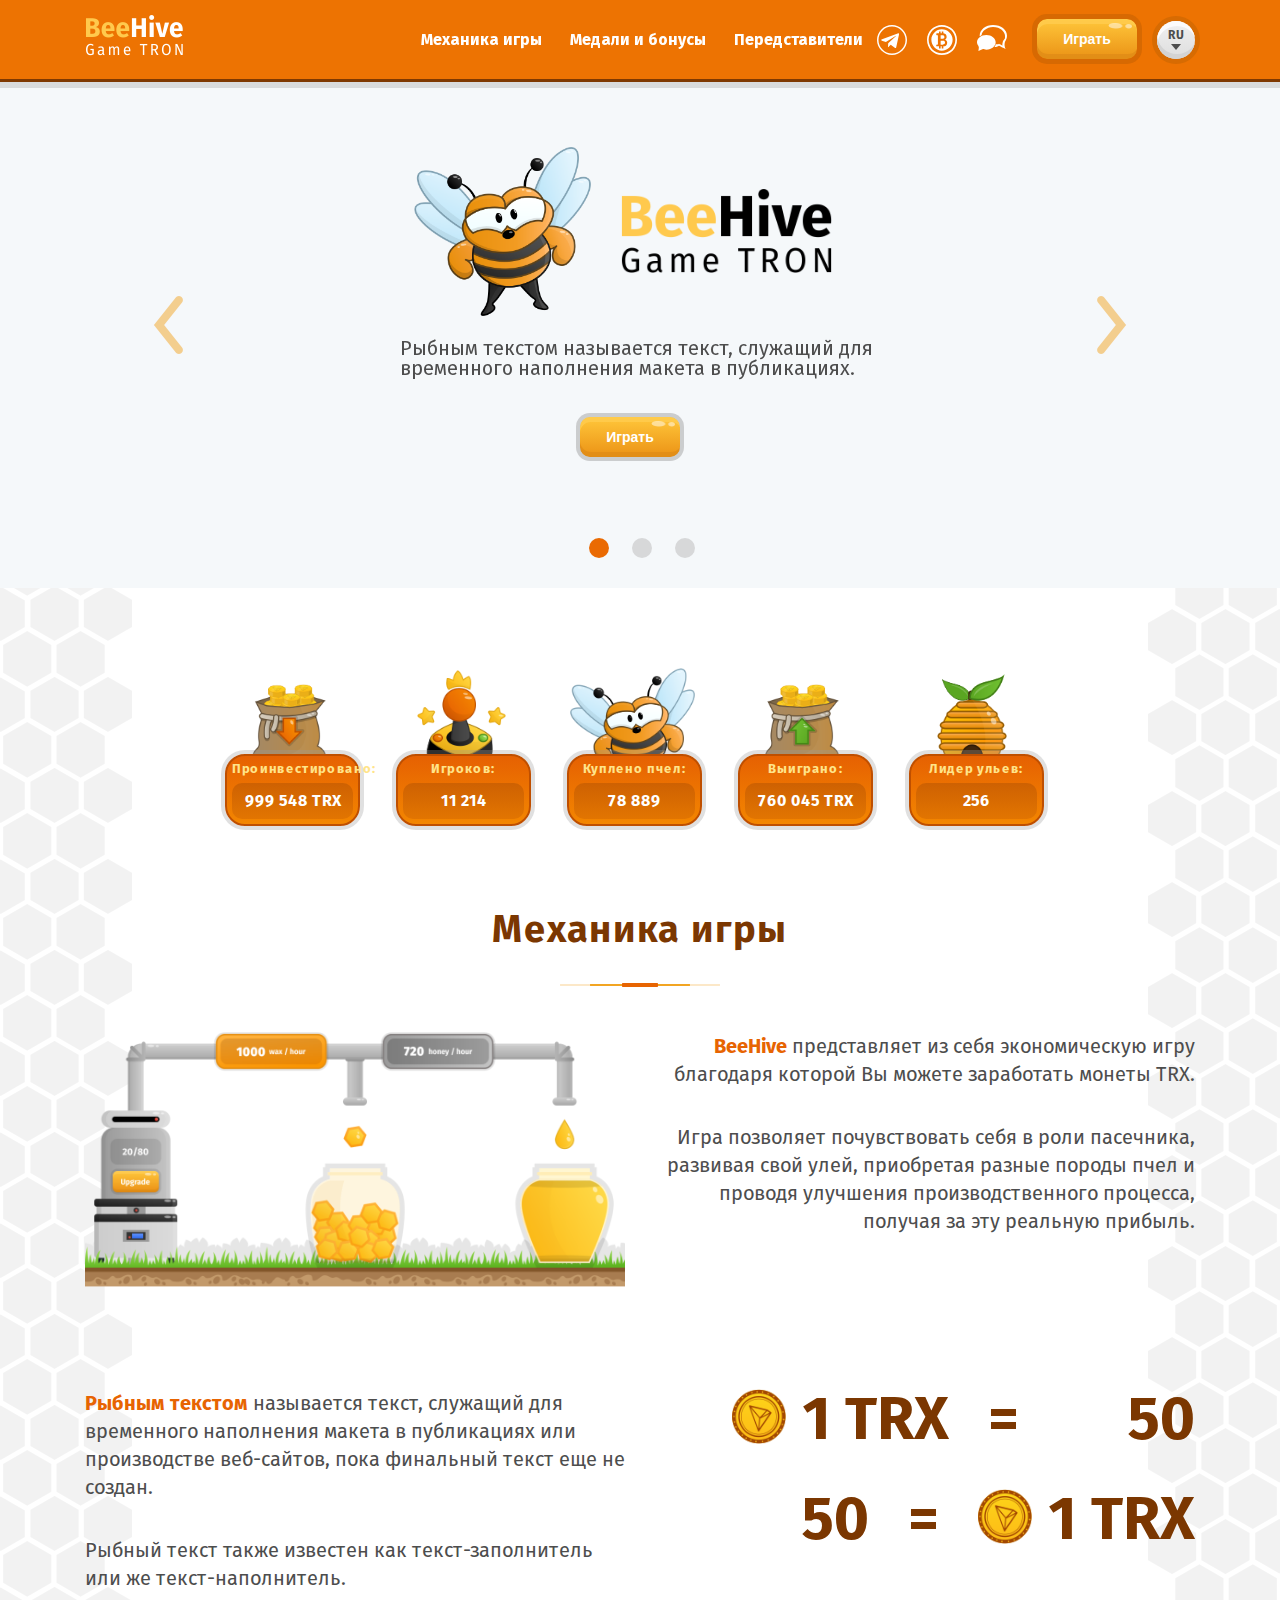
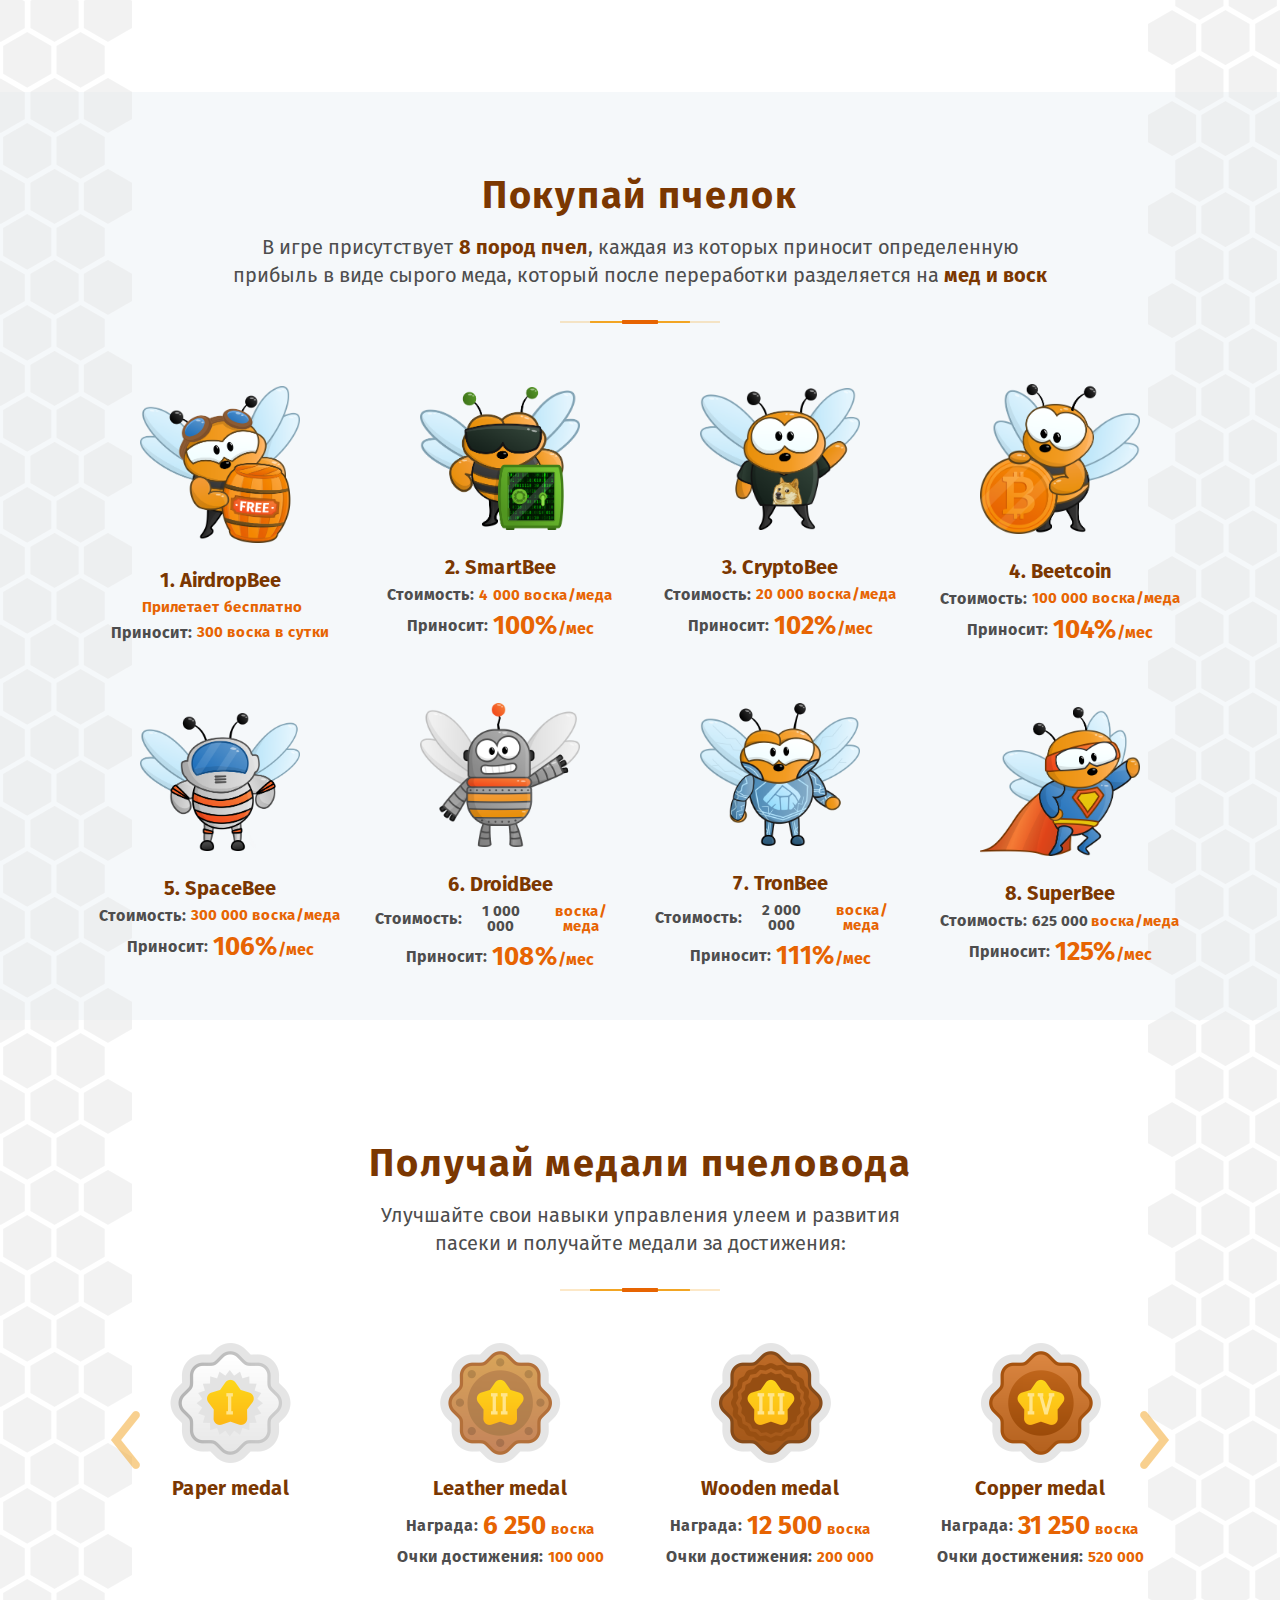
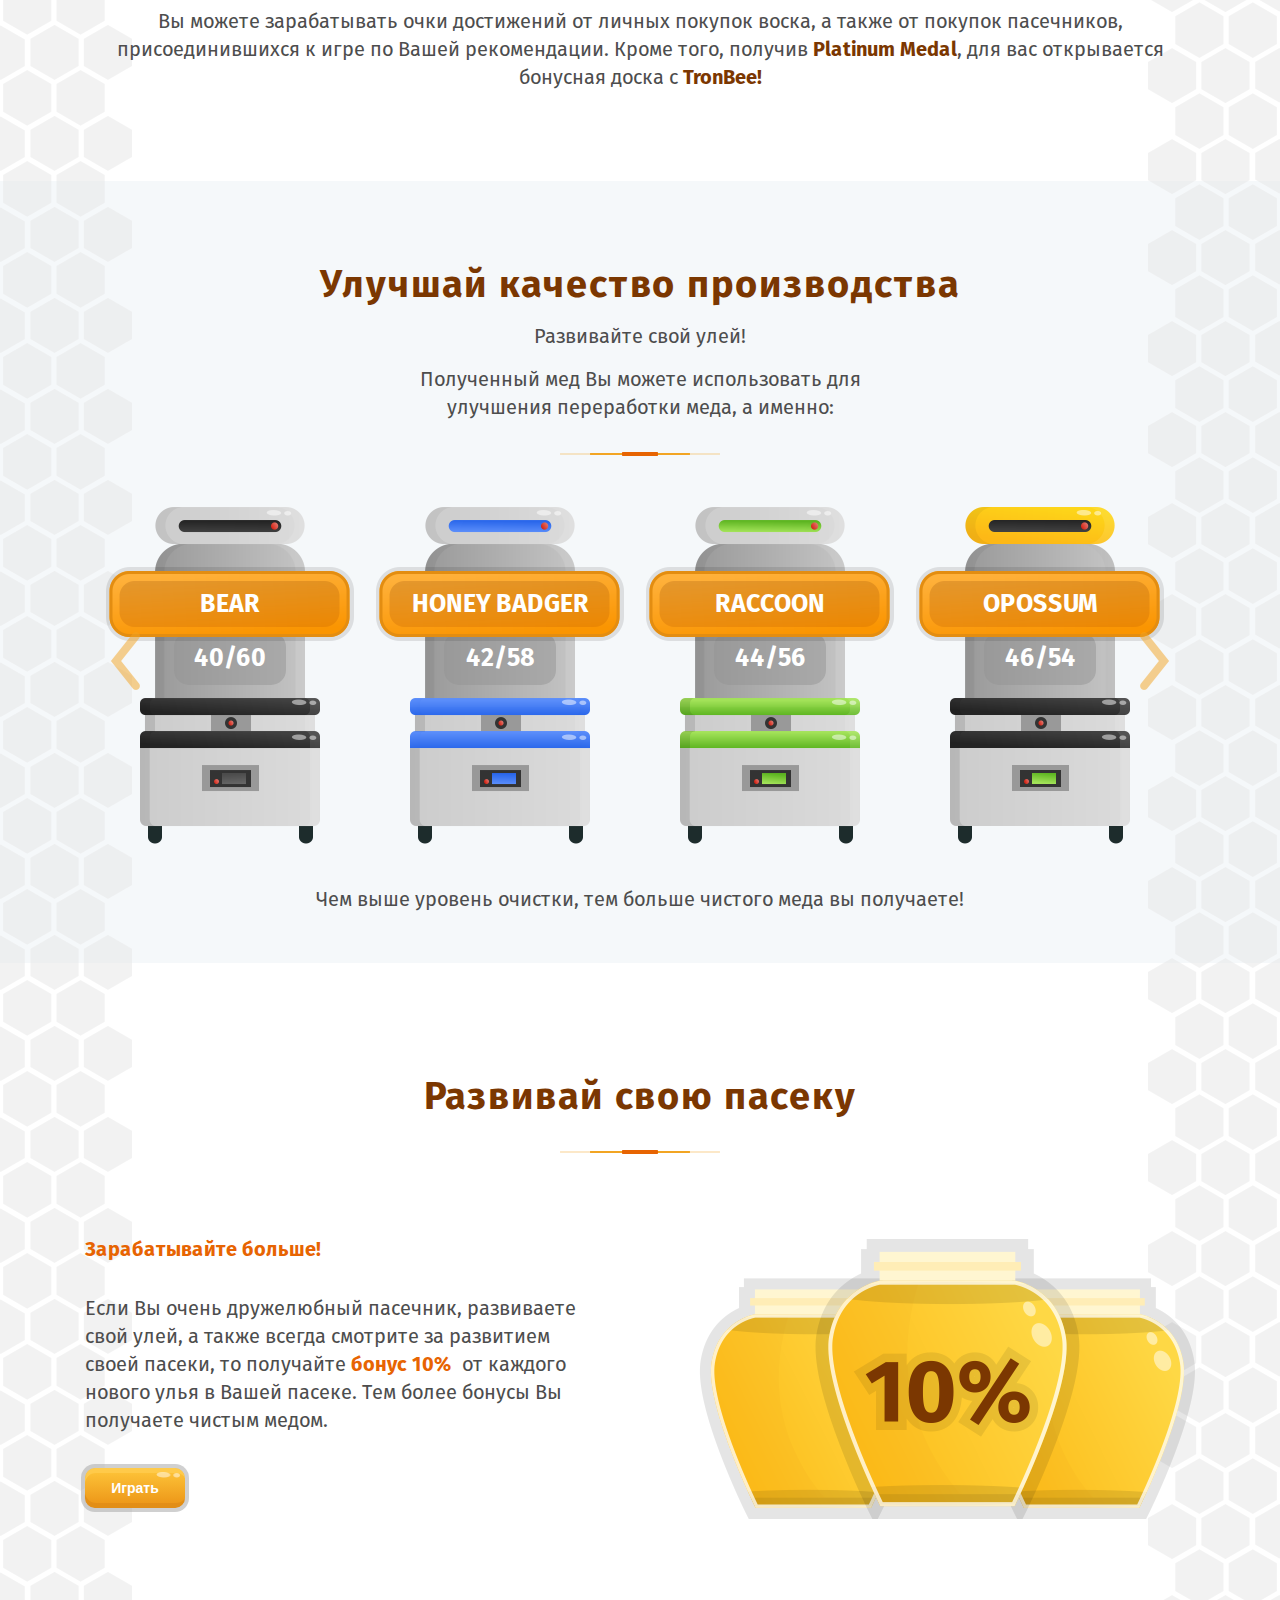
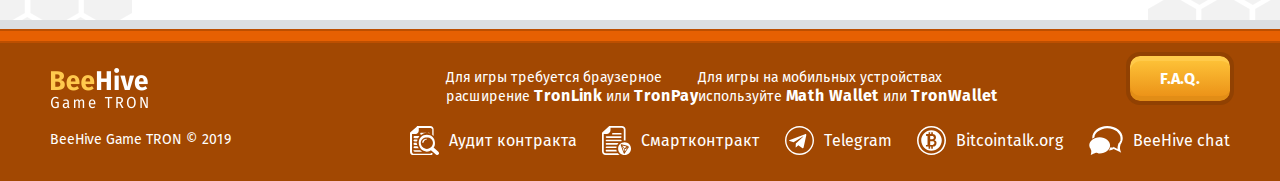
==== commit 489e3295: "new" ====
--- a/landing.html
+++ b/landing.html
@@ -274,9 +274,9 @@
         </header>
         <div class="container-list-all-bee">
             <ul class="list-all-bee">
-                <li class="item-all-bee airdrop-bee">
-                    <div class="container-img-bee">
-                        <img src="image/bee.png" alt="bee">
+                <li class="item-all-bee">
+                    <div class="container-img-bee airdrop-bee">
+                        <img src="image/1.png" alt="bee">
                     </div>
                     <div class="footer-about-bee">
                         <h3 class="title-footer-about-bee">1. AirdropBee</h3>
@@ -290,9 +290,9 @@
                         </div>
                     </div>
                 </li>
-                <li class="item-all-bee smart-bee">
-                    <div class="container-img-bee">
-                        <img src="image/bee.png" alt="bee">
+                <li class="item-all-bee">
+                    <div class="container-img-bee smart-bee">
+                        <img src="image/2.png" alt="bee">
                     </div>
                     <div class="footer-about-bee">
                         <h3 class="title-footer-about-bee">2. SmartBee</h3>
@@ -306,9 +306,9 @@
                         </div>
                     </div>
                 </li>
-                <li class="item-all-bee crypto-bee">
-                    <div class="container-img-bee">
-                        <img src="image/bee.png" alt="bee">
+                <li class="item-all-bee">
+                    <div class="container-img-bee crypto-bee">
+                        <img src="image/3.png" alt="bee">
                     </div>
                     <div class="footer-about-bee">
                         <h3 class="title-footer-about-bee">3. CryptoBee</h3>
@@ -322,9 +322,9 @@
                         </div>
                     </div>
                 </li>
-                <li class="item-all-bee beetcoin-bee">
-                    <div class="container-img-bee">
-                        <img src="image/bee.png" alt="bee">
+                <li class="item-all-bee">
+                    <div class="container-img-bee beetcoin-bee">
+                        <img src="image/4.png" alt="bee">
                     </div>
                     <div class="footer-about-bee">
                         <h3 class="title-footer-about-bee">4. Beetcoin</h3>
@@ -338,9 +338,9 @@
                         </div>
                     </div>
                 </li>
-                <li class="item-all-bee space-bee">
-                    <div class="container-img-bee">
-                        <img src="image/bee.png" alt="bee">
+                <li class="item-all-bee">
+                    <div class="container-img-bee space-bee">
+                        <img src="image/5.png" alt="bee">
                     </div>
                     <div class="footer-about-bee">
                         <h3 class="title-footer-about-bee">5. SpaceBee</h3>
@@ -354,9 +354,9 @@
                         </div>
                     </div>
                 </li>
-                <li class="item-all-bee droid-bee">
-                    <div class="container-img-bee">
-                        <img src="image/bee.png" alt="bee">
+                <li class="item-all-bee">
+                    <div class="container-img-bee droid-bee">
+                        <img src="image/6.png" alt="bee">
                     </div>
                     <div class="footer-about-bee">
                         <h3 class="title-footer-about-bee">6. DroidBee</h3>
@@ -370,9 +370,9 @@
                         </div>
                     </div>
                 </li>
-                 <li class="item-all-bee tron-bee">
-                    <div class="container-img-bee">
-                        <img src="image/bee.png" alt="bee">
+                 <li class="item-all-bee">
+                    <div class="container-img-bee tron-bee">
+                        <img src="image/7.png" alt="bee">
                     </div>
                     <div class="footer-about-bee">
                         <h3 class="title-footer-about-bee">7. TronBee</h3>
@@ -386,9 +386,9 @@
                         </div>
                     </div>
                 </li>
-                <li class="item-all-bee super-bee">
-                    <div class="container-img-bee">
-                        <img src="image/bee.png" alt="bee">
+                <li class="item-all-bee">
+                    <div class="container-img-bee super-bee">
+                        <img src="image/8.png" alt="bee">
                     </div>
                     <div class="footer-about-bee">
                         <h3 class="title-footer-about-bee">8. SuperBee</h3>
--- a/styles/style.css
+++ b/styles/style.css
@@ -380,6 +380,7 @@
     border-radius: 100%;
     cursor: pointer;
     border: none;
+    background-size: contain;
 }
 .active-100{
     box-shadow: 0px 0px 30px  rgba(255,221,0,0.7);
@@ -1380,6 +1381,7 @@
     top: 0;
     background: url("../image/round-bee.png")no-repeat;
     z-index: 101;
+    background-size: contain;
 }
 .text-info-round{
     background-color: #e69423;
@@ -4210,4 +4212,40 @@
 .glashatai:hover{
     background: linear-gradient(to bottom, rgba(97,183,35,1 ) 0%, rgba(160,224,86,1) 100%);
     box-shadow: 1px -6px 0px -1px rgba(167, 226,101, 0.7) inset, 1px 6px 0px -1px rgba(94, 176,36, 0.7) inset;
+}
+.container-img-bee img{
+    max-width: 160px;
+    width: 100%;
+}
+.airdrop-round::before{
+    background: url("../image/1.png")no-repeat;
+    background-size: contain;
+}
+.smart-round::before{
+    background: url("../image/2.png")no-repeat;
+    background-size: contain;
+}
+.crypto-round::before{
+    background: url("../image/3.png")no-repeat;
+    background-size: contain;
+}
+.beetcoin-round::before{
+    background: url("../image/4.png")no-repeat;
+    background-size: contain;
+}
+.space-round::before{
+    background: url("../image/5.png")no-repeat;
+    background-size: contain;
+}
+.droid-round::before{
+    background: url("../image/6.png")no-repeat;
+    background-size: contain;
+}
+.tron-round::before{
+    background: url("../image/7.png")no-repeat;
+    background-size: contain;
+}
+.superbee-round::before{
+    background: url("../image/8.png")no-repeat;
+    background-size: contain;
 }--- a/styles/media.css
+++ b/styles/media.css
@@ -914,6 +914,27 @@
      }
     .item-representative:nth-child(3n){
         margin-right: 0;
+    }
+    .container-avatar-representative{
+        width: 145px;
+        height: 145px;
+    }
+    .container-avatar-representative img{
+        max-width: 135px;
+        width: 100%;
+    }
+    .item-representative {
+        max-width: 230px;
+    }
+    .wrapper-avatar-representative {
+        position: relative;
+        max-width: 155px;
+    }
+    .button-btn.copy-this-link {
+        width: 165px;
+    }
+    .container-contact-info{
+        padding-top: 55px;
     }
 }
 @media screen and (max-width: 1000px) and (min-width: 320px){
@@ -2043,6 +2064,12 @@
     .reffer-link-container{
         padding: 10px;
     }
+    .wrapper-result-mehanica{
+        text-align: center;
+    }
+    .wrapper-list-statistic .statistic-item{
+        max-width: 173px !important;
+    }
 
 }
 
@@ -3496,10 +3523,12 @@
         max-width: 200px;
     }
     .info-round{
-        font-size: 15px;
+        font-size: 14px;
+        white-space: nowrap;
     }
     .title-round{
-        font-size: 14px;
+        font-size: 13px;
+        white-space: nowrap;
     }
     .button-btn {
         height: 37px;
@@ -4082,6 +4111,11 @@
     }
     .page-item {
         margin-right: 13px;
+    }
+
+    .wrapper-list-statistic .statistic-item{
+        max-width: 173px !important;
+        margin-right: 0;
     }
 
 }
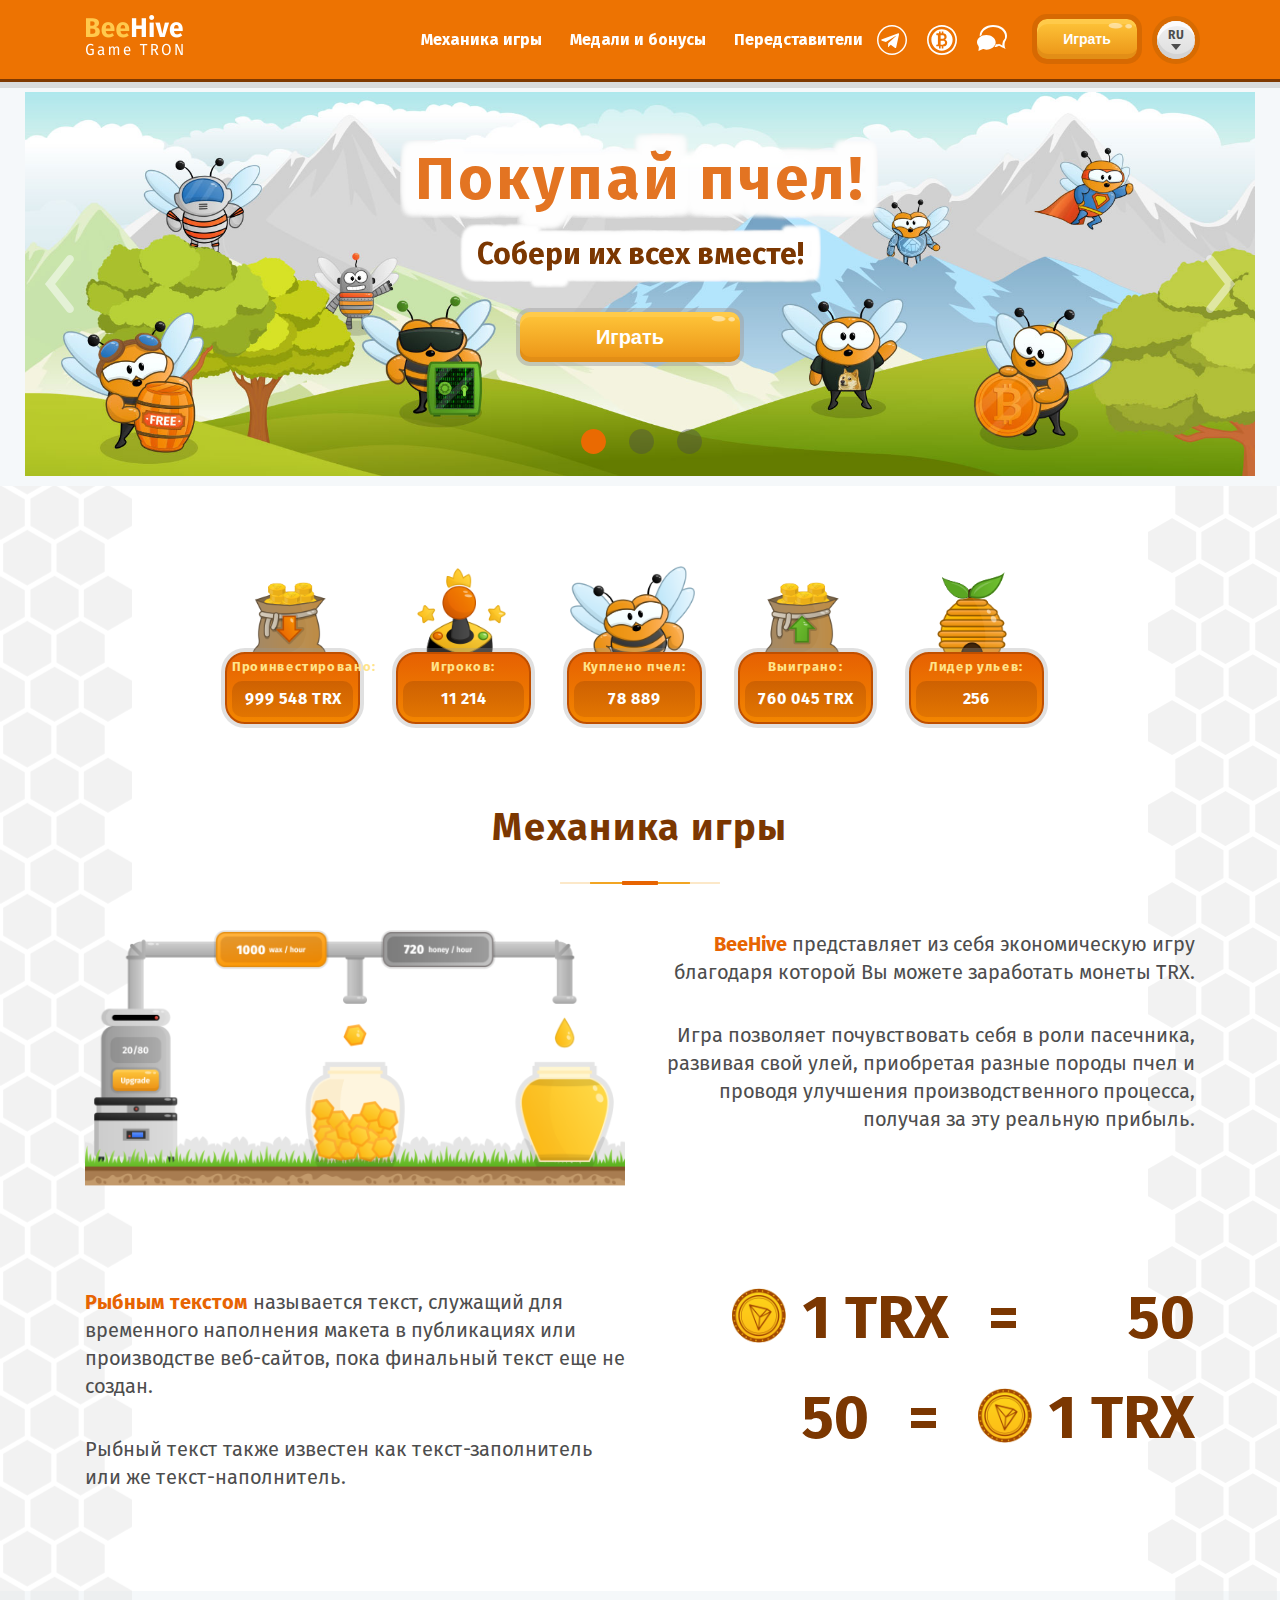
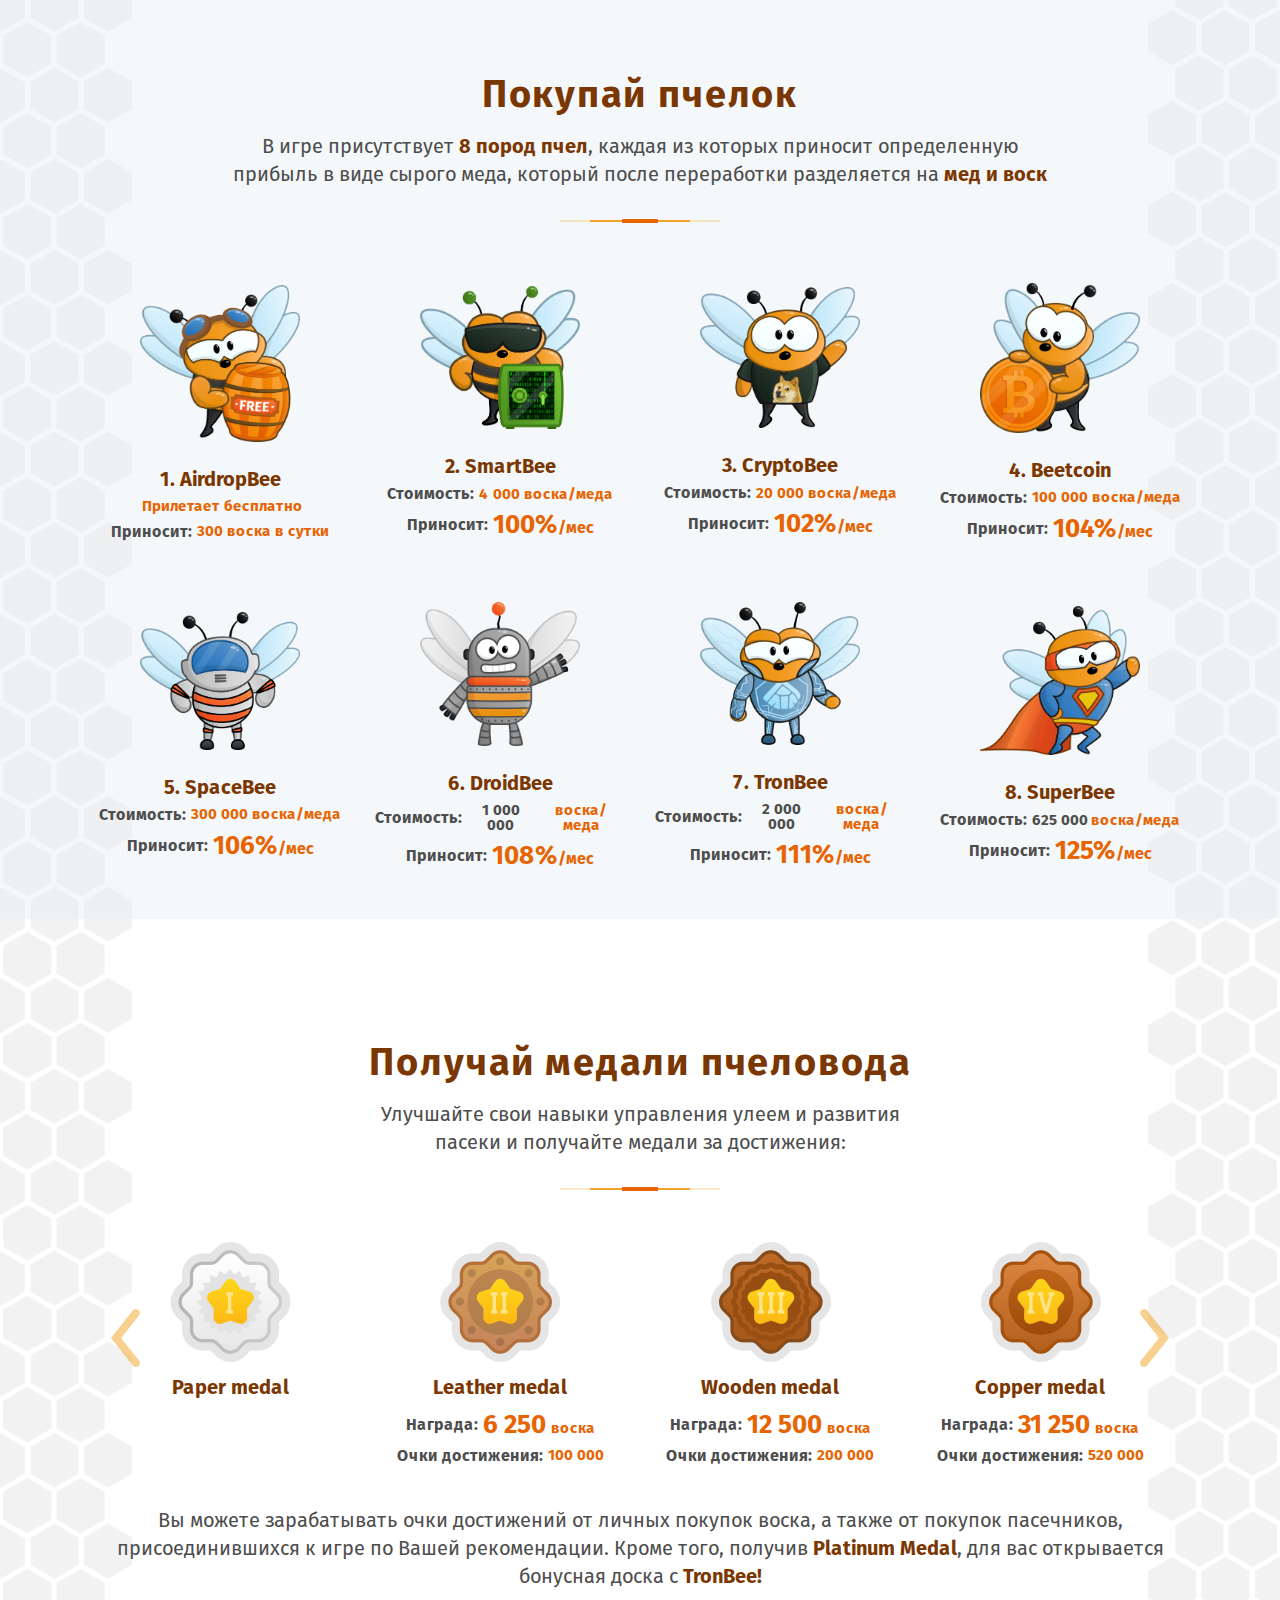
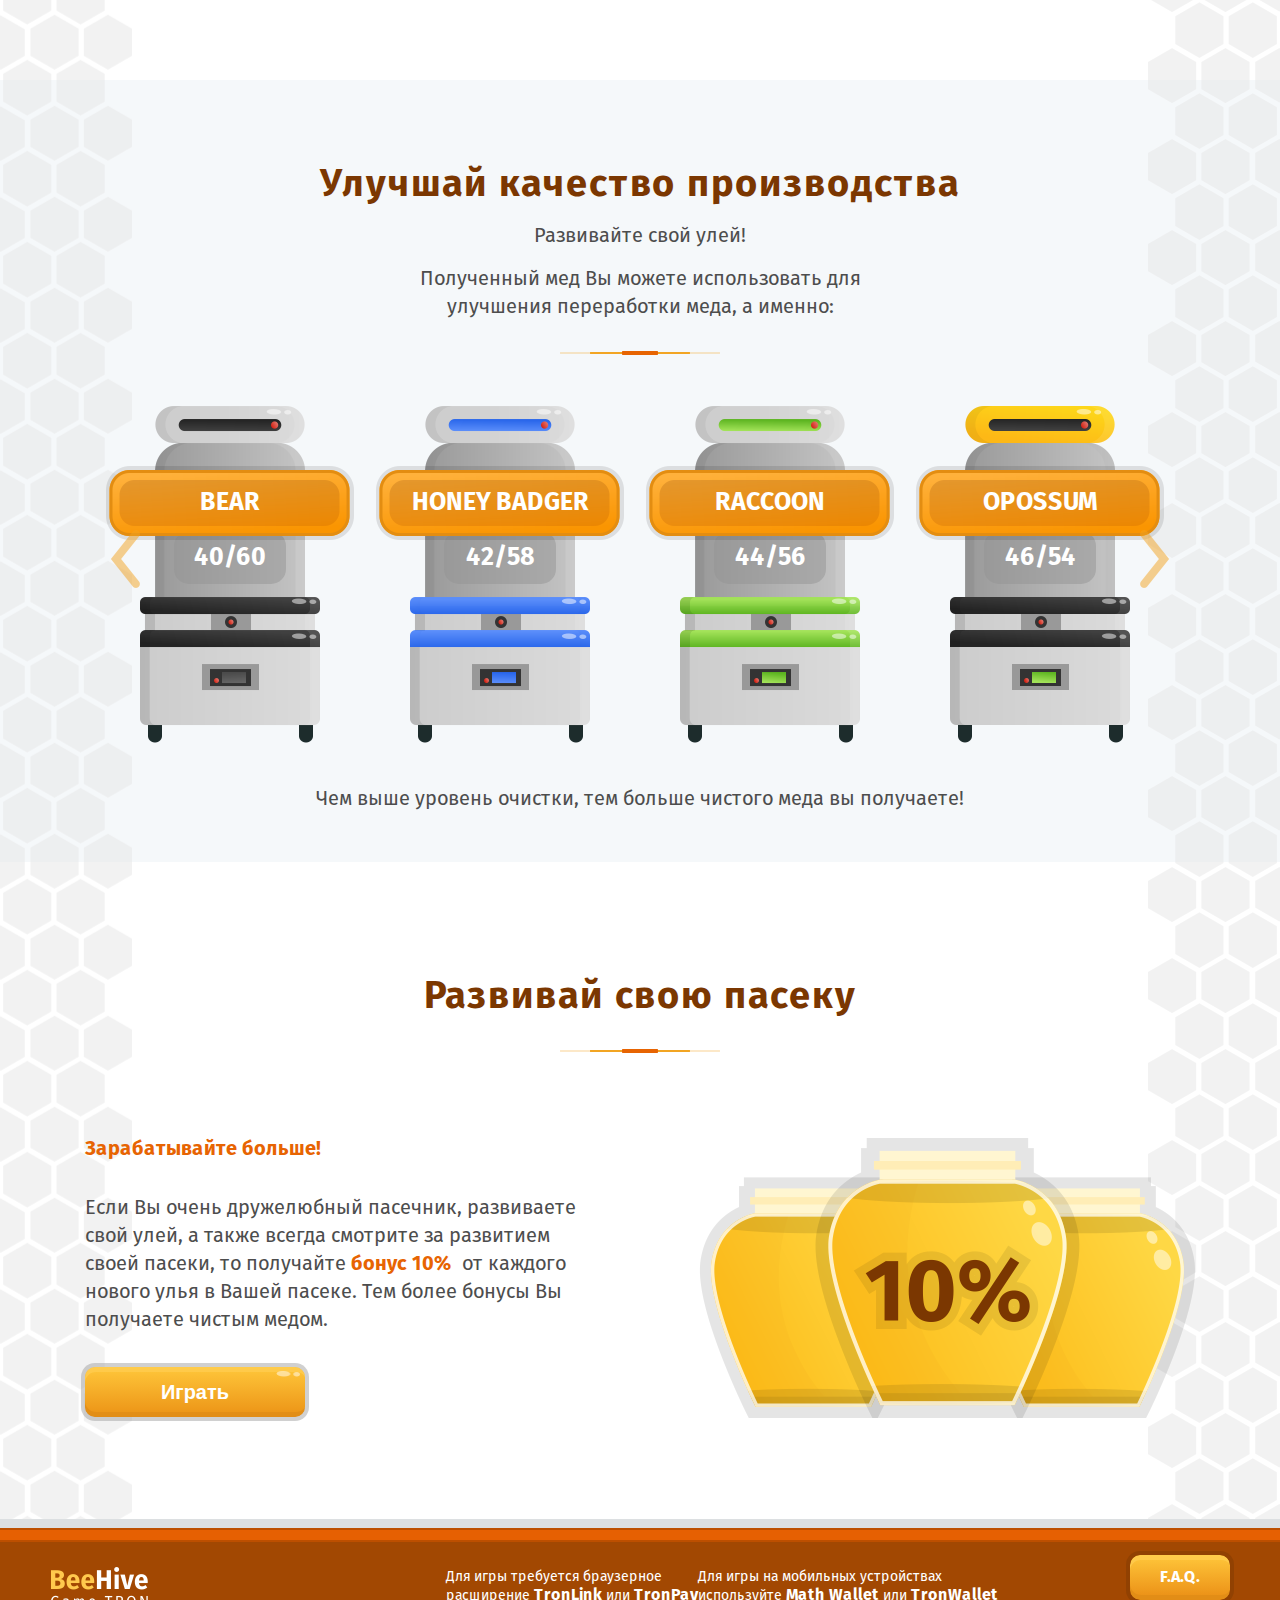
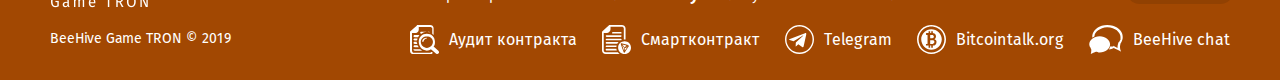
==== commit 1a13b12e: "new" ====
--- a/landing.html
+++ b/landing.html
@@ -99,7 +99,7 @@
     </div>
 </header>
 <section class="section-content first-slider-section">
-    <div class="container">
+    <div class="container-fluid">
         <div id="carouselExampleIndicators" class="carousel slide carousel-bee" data-ride="carousel">
           <ol class="carousel-indicators">
             <li data-target="#carouselExampleIndicators" data-slide-to="0" class="active"></li>
@@ -109,51 +109,34 @@
           <div class="carousel-inner">
             <div class="carousel-item active">
               <div class="container-bee-carousel-item">
-                  <div class="top-item-content">
-                      <div class="img-container-bee">
-                          <img src="image/big-bee.png">
-                      </div>
-                       <div class="img-container-bee tron-logo">
-                          <img src="image/tron-logo.png">
-                      </div>
-                  </div>
-                  <div class="bottom-item-bee">
-                      <p class="about-text">Рыбным текстом называется текст, служащий для временного наполнения макета в публикациях.</p>
+                  <img src="image/banner-1.jpg" class="banner carousel">
+                  <div class="content-carousel-text">
+                      <h2 class="title-carousel">Покупай пчел!</h2>
+                      <p class="sub-title-carousel">Собери их всех вместе!</p>
+                      <button type="button" class="button-btn go-to-game slider-btn">Играть</button>
+                  </div>
+              </div>
+            </div>
+            <div class="carousel-item">
+                <div class="container-bee-carousel-item">
+                    <img src="image/banner-2.jpg" class="banner carousel">
+                    <div class="content-carousel-text">
+                        <h2 class="title-carousel">Начни играть легко!</h2>
+                        <p class="sub-title-carousel">Собирайте бесплатный воск с первых секунд игры!</p>
                         <button type="button" class="button-btn go-to-game slider-btn">Играть</button>
-                  </div>
-              </div>
+                    </div>
+                </div>
             </div>
             <div class="carousel-item">
-               <div class="container-bee-carousel-item">
-                  <div class="top-item-content">
-                      <div class="img-container-bee">
-                          <img src="image/big-bee.png">
-                      </div>
-                       <div class="img-container-bee tron-logo">
-                          <img src="image/tron-logo.png">
-                      </div>
-                  </div>
-                  <div class="bottom-item-bee">
-                      <p class="about-text">Рыбным текстом называется текст, служащий для временного наполнения макета в публикациях.</p>
+                <div class="container-bee-carousel-item">
+                    <img src="image/banner-3.jpg" class="banner carousel">
+                    <div class="content-carousel-text">
+                        <h2 class="title-carousel">Получите бонус 10%</h2>
+                        <p class="sub-title-carousel">От покупок пасечников, которых
+                            Вы пригласили лично!</p>
                         <button type="button" class="button-btn go-to-game slider-btn">Играть</button>
-                  </div>
-              </div>
-            </div>
-            <div class="carousel-item">
-               <div class="container-bee-carousel-item">
-                  <div class="top-item-content">
-                      <div class="img-container-bee">
-                          <img src="image/big-bee.png">
-                      </div>
-                       <div class="img-container-bee tron-logo">
-                          <img src="image/tron-logo.png">
-                      </div>
-                  </div>
-                  <div class="bottom-item-bee">
-                      <p class="about-text">Рыбным текстом называется текст, служащий для временного наполнения макета в публикациях.</p>
-                        <button type="button" class="button-btn go-to-game slider-btn">Играть</button>
-                  </div>
-              </div>
+                    </div>
+                </div>
             </div>
           </div>
           <a class="carousel-control-prev" href="#carouselExampleIndicators" role="button" data-slide="prev">
--- a/styles/style.css
+++ b/styles/style.css
@@ -213,6 +213,9 @@
     align-items: center;
     min-width: 247px;
 }
+.flythat img {
+    width: 100%;
+}
 .button-btn{
     border-radius: 10px;
     background: linear-gradient(to bottom, rgba(255,199,59,1) 0%, rgba(235,146,21,1) 100%);
@@ -2297,9 +2300,10 @@
     margin: 0 auto;
     justify-content: center;
     display: flex;
+    align-items: center;
 }
 .pay-bee .title-modal h2{
-    font-size: 24px;
+    font-size: 23px;
 }
 .pay-bee .container-modal{
     padding-top: 90px;
@@ -3293,14 +3297,13 @@
     margin-bottom: 40px;
 }
 .container-bee-carousel-item{
-    max-width: 500px;
-    width: 100%;
     display: flex;
     flex-direction: column;
     justify-content: center;
     align-items: center;
     margin: 0 auto;
     padding: 10px;
+    position: relative;
 }
 .bottom-item-bee{
     margin-top: 20px;
@@ -3312,25 +3315,30 @@
     background-color: #f5f8fa;
     z-index: 100;
     position: relative;
-    padding-bottom: 20px;
 }
 .carousel-bee{
     display: flex;
     justify-content: center;
     align-items: center;
-    padding: 55px 0 100px;
 }
 .carousel-bee .carousel-control-prev-icon{
-    background-image: url("../image/left-arrow.png");
+    background-image: url("../image/left-arrow-white.png");
     background-size: contain;
     width: 30px;
     height: 58px;
+    opacity: 1;
 }
 .carousel-bee .carousel-control-next-icon{
-    background-image: url("../image/right-arrow.png");
+    background-image: url("../image/right-arrow-white.png");
     background-size: contain;
     width: 30px;
     height: 58px;
+    opacity: 1;
+}
+.slider-btn{
+    width: 252px;
+    height: 60px;
+    font-size: 24px;
 }
 .slider-btn::after{
     content: '';
@@ -3347,10 +3355,10 @@
     border-radius: 10px;
 }
 .carousel-bee .carousel-indicators li{
-    width: 20px;
-    height: 20px;
+    width: 25px;
+    height: 25px;
     border-radius: 100%;
-    background-color: #bab9b9;
+    background-color: rgba(73,73,73,0.8);
     margin-right: 20px;
 }
 .carousel-bee .carousel-indicators li:last-child{
@@ -3764,6 +3772,11 @@
 .reffer-link{
     font-size: 16px;
     color: #4d4d4d;
+    max-width: 245px;
+    overflow: hidden;
+    text-overflow: ellipsis;
+    white-space: nowrap;
+    display: inline-block;
 }
 .wrapper-reffer-link{
     display: flex;
@@ -3945,6 +3958,8 @@
     bottom: 0;
     top: 0;
     flex: none;
+    width: 100%;
+    height: 100%;
 }
 .position-status-block{
     position: absolute;
@@ -3993,6 +4008,74 @@
     background-size: contain;
     top: -2px;
 }
+.youtobe-address::before{
+    background: url("../image/youtube.svg")no-repeat;
+    background-size: contain;
+}
+.discord-address::before{
+    background: url("../image/discord.svg")no-repeat;
+    background-size: contain;
+}
+.email-address::before{
+    background: url("../image/email.svg")no-repeat;
+    background-size: contain;
+}
+.facebook-address::before{
+    background: url("../image/facebook.svg")no-repeat;
+    background-size: contain;
+}
+.instagram-address::before{
+    background: url("../image/instagram.svg")no-repeat;
+    background-size: contain;
+}
+.kakaotalk-address::before{
+    background: url("../image/KakaoTalk.png")no-repeat;
+    background-size: contain;
+}
+.line-address::before{
+    background: url("../image/line.svg")no-repeat;
+    background-size: contain;
+}
+.linkedin-address::before{
+    background: url("../image/linkedin.svg")no-repeat;
+    background-size: contain;
+}
+.phone-address::before{
+    background: url("../image/phone.png")no-repeat;
+    background-size: contain;
+}
+.skype-address::before{
+    background: url("../image/skype.svg")no-repeat;
+    background-size: contain;
+}
+.slack-address::before{
+    background: url("../image/slack.png")no-repeat;
+    background-size: contain;
+}
+.telegram-address::before{
+    background: url("../image/Telegram.png")no-repeat;
+    background-size: contain;
+}
+.twitter-address::before{
+    background: url("../image/twitter.svg")no-repeat;
+    background-size: contain;
+}
+.viber-address::before{
+    background: url("../image/viber.svg")no-repeat;
+    background-size: contain;
+}
+.vk-address::before{
+    background: url("../image/vk.svg")no-repeat;
+    background-size: contain;
+}
+.wechat-address::before{
+    background: url("../image/wechat.png")no-repeat;
+    background-size: contain;
+}
+.whatsapp-address::before{
+    background: url("../image/whatsapp.svg")no-repeat;
+    background-size: contain;
+}
 .item-contact{
     display: flex;
     flex-direction: column;
@@ -4248,4 +4331,412 @@
 .superbee-round::before{
     background: url("../image/8.png")no-repeat;
     background-size: contain;
+}
+.item-contact span a{
+    font-size: 16px;
+    color: #4d4d4d;
+}
+
+.stub-container{
+    max-width: 695px;
+    width: 100%;
+    height: auto;
+    background: url("../image/stub.png")no-repeat;
+    background-size: contain;
+    min-height: 157px;
+    margin: 0 auto;
+    margin-top: 60px;
+    margin-bottom: 80px;
+    display: flex;
+    justify-content: center;
+    align-items: center;
+}
+.stub{
+    position: relative;
+    height: 157px;
+    display: flex;
+    justify-content: center;
+    align-items: center;
+}
+.stub-text{
+    font-size: 20px;
+    color: #4d4d4d;
+    margin: 0 auto;
+    line-height: normal;
+    text-align: center;
+    max-width: 590px;
+    margin-bottom: 15px;
+}
+.stub-text a{
+    color: #e76402;
+    font-size: 20px;
+}
+.more-btn{
+    top: inherit;
+    position: absolute;
+    bottom: -9px;
+    left: 0;
+    right: 0;
+    margin: 0 auto;
+}
+.more-btn::after{
+    content: '';
+    position: absolute;
+    -webkit-box-shadow: 0px 0px 0px 4px rgba(162,162,162,0.5);
+    -moz-box-shadow: 0px 0px 0px 4px rgba(162,162,162,0.5);
+    box-shadow: 0px 0px 0px 4px rgba(162,162,162,0.5);
+    left: 0;
+    right: 0;
+    bottom: 0;
+    top: 0;
+    width: 100%;
+    height: 100%;
+    border-radius: 10px;
+}
+.questions .container-modal {
+    min-height: 100%;
+}
+.questions .title-modal h2 {
+    font-size: 24px;
+    text-transform: uppercase;
+    font-weight: 900;
+}
+.container-questions{
+    margin: 0 auto;
+    margin-top: 60px;
+    width: 80%;
+}
+.header-item{
+    padding: 15px 0;
+    display: flex;
+    align-items: center;
+    justify-content: space-between;
+}
+.title-item-questions{
+    font-size: 20px;
+    color: #7b3701;
+    font-weight: bold;
+}
+
+.item-questions{
+    border-top: 1px solid #f0c67b;
+    border-bottom: 1px solid #f0c67b;
+}
+.list-questions{
+    margin-right: 5px;
+}
+.block-questions{
+    margin-bottom: 15px;
+    display: none;
+}
+.block-questions p{
+    font-size: 16px;
+    color: #000000;
+}
+.click-chevron{
+    border: none;
+    background-color: transparent;
+    background-image: url("../image/arrow-down.png");
+    background-repeat: no-repeat;
+    background-size: contain;
+    width: 10px;
+    height: 6px;
+}
+.container-questions{
+    height: 630px;
+    overflow-y: auto;
+}
+.rotate-chevron{
+    transition: .3s;
+    transform: rotate(-180deg);
+}
+.number-medal{
+    position: absolute;
+    font-size: 14px;
+    color: #ffe58c;
+    left: 0;
+    right: 0;
+    top: 50%;
+    transform: translateY(-50%);
+    margin: 0 auto;
+    display: flex;
+    justify-content: center;
+}
+.title-carousel{
+    font-size: 72px;
+    color: #e37422;
+    text-shadow:
+            -0   -14px 6px rgba(255,255,255,0.5),
+            0   -14px 6px rgba(255,255,255,0.5),
+            -0    14px 6px rgba(255,255,255,0.5),
+            0    14px 6px rgba(255,255,255,0.5),
+            -14px -0   6px rgba(255,255,255,0.5),
+            14px -0   6px rgba(255,255,255,0.5),
+            -14px  0   6px rgba(255,255,255,0.5),
+            14px  0   6px rgba(255,255,255,0.5),
+            -1px -14px 6px rgba(255,255,255,0.5),
+            1px -14px 6px rgba(255,255,255,0.5),
+            -1px  14px 6px rgba(255,255,255,0.5),
+            1px  14px 6px rgba(255,255,255,0.5),
+            -14px -1px 6px rgba(255,255,255,0.5),
+            14px -1px 6px rgba(255,255,255,0.5),
+            -14px  1px 6px rgba(255,255,255,0.5),
+            14px  1px 6px rgba(255,255,255,0.5),
+            -2px -14px 6px rgba(255,255,255,0.5),
+            2px -14px 6px rgba(255,255,255,0.5),
+            -2px  14px 6px rgba(255,255,255,0.5),
+            2px  14px 6px rgba(255,255,255,0.5),
+            -14px -2px 6px rgba(255,255,255,0.5),
+            14px -2px 6px rgba(255,255,255,0.5),
+            -14px  2px 6px rgba(255,255,255,0.5),
+            14px  2px 6px rgba(255,255,255,0.5),
+            -3px -14px 6px rgba(255,255,255,0.5),
+            3px -14px 6px rgba(255,255,255,0.5),
+            -3px  14px 6px rgba(255,255,255,0.5),
+            3px  14px 6px rgba(255,255,255,0.5),
+            -14px -3px 6px rgba(255,255,255,0.5),
+            14px -3px 6px rgba(255,255,255,0.5),
+            -14px  3px 6px rgba(255,255,255,0.5),
+            14px  3px 6px rgba(255,255,255,0.5),
+            -4px -14px 6px rgba(255,255,255,0.5),
+            4px -14px 6px rgba(255,255,255,0.5),
+            -4px  14px 6px rgba(255,255,255,0.5),
+            4px  14px 6px rgba(255,255,255,0.5),
+            -14px -4px 6px rgba(255,255,255,0.5),
+            14px -4px 6px rgba(255,255,255,0.5),
+            -14px  4px 6px rgba(255,255,255,0.5),
+            14px  4px 6px rgba(255,255,255,0.5),
+            -5px -14px 6px rgba(255,255,255,0.5),
+            5px -14px 6px rgba(255,255,255,0.5),
+            -5px  14px 6px rgba(255,255,255,0.5),
+            5px  14px 6px rgba(255,255,255,0.5),
+            -14px -5px 6px rgba(255,255,255,0.5),
+            14px -5px 6px rgba(255,255,255,0.5),
+            -14px  5px 6px rgba(255,255,255,0.5),
+            14px  5px 6px rgba(255,255,255,0.5),
+            -6px -14px 6px rgba(255,255,255,0.5),
+            6px -14px 6px rgba(255,255,255,0.5),
+            -6px  14px 6px rgba(255,255,255,0.5),
+            6px  14px 6px rgba(255,255,255,0.5),
+            -14px -6px 6px rgba(255,255,255,0.5),
+            14px -6px 6px rgba(255,255,255,0.5),
+            -14px  6px 6px rgba(255,255,255,0.5),
+            14px  6px 6px rgba(255,255,255,0.5),
+            -7px -14px 6px rgba(255,255,255,0.5),
+            7px -14px 6px rgba(255,255,255,0.5),
+            -7px  14px 6px rgba(255,255,255,0.5),
+            7px  14px 6px rgba(255,255,255,0.5),
+            -14px -7px 6px rgba(255,255,255,0.5),
+            14px -7px 6px rgba(255,255,255,0.5),
+            -14px  7px 6px rgba(255,255,255,0.5),
+            14px  7px 6px rgba(255,255,255,0.5),
+            -8px -14px 6px rgba(255,255,255,0.5),
+            8px -14px 6px rgba(255,255,255,0.5),
+            -8px  14px 6px rgba(255,255,255,0.5),
+            8px  14px 6px rgba(255,255,255,0.5),
+            -14px -8px 6px rgba(255,255,255,0.5),
+            14px -8px 6px rgba(255,255,255,0.5),
+            -14px  8px 6px rgba(255,255,255,0.5),
+            14px  8px 6px rgba(255,255,255,0.5),
+            -9px -14px 6px rgba(255,255,255,0.5),
+            9px -14px 6px rgba(255,255,255,0.5),
+            -9px  14px 6px rgba(255,255,255,0.5),
+            9px  14px 6px rgba(255,255,255,0.5),
+            -14px -9px 6px rgba(255,255,255,0.5),
+            14px -9px 6px rgba(255,255,255,0.5),
+            -14px  9px 6px rgba(255,255,255,0.5),
+            14px  9px 6px rgba(255,255,255,0.5),
+            -10px -14px 6px rgba(255,255,255,0.5),
+            10px -14px 6px rgba(255,255,255,0.5),
+            -10px  14px 6px rgba(255,255,255,0.5),
+            10px  14px 6px rgba(255,255,255,0.5),
+            -14px -10px 6px rgba(255,255,255,0.5),
+            14px -10px 6px rgba(255,255,255,0.5),
+            -14px  10px 6px rgba(255,255,255,0.5),
+            14px  10px 6px rgba(255,255,255,0.5),
+            -11px -14px 6px rgba(255,255,255,0.5),
+            11px -14px 6px rgba(255,255,255,0.5),
+            -11px  14px 6px rgba(255,255,255,0.5),
+            11px  14px 6px rgba(255,255,255,0.5),
+            -14px -11px 6px rgba(255,255,255,0.5),
+            14px -11px 6px rgba(255,255,255,0.5),
+            -14px  11px 6px rgba(255,255,255,0.5),
+            14px  11px 6px rgba(255,255,255,0.5),
+            -12px -14px 6px rgba(255,255,255,0.5),
+            12px -14px 6px rgba(255,255,255,0.5),
+            -12px  14px 6px rgba(255,255,255,0.5),
+            12px  14px 6px rgba(255,255,255,0.5),
+            -14px -12px 6px rgba(255,255,255,0.5),
+            14px -12px 6px rgba(255,255,255,0.5),
+            -14px  12px 6px rgba(255,255,255,0.5),
+            14px  12px 6px rgba(255,255,255,0.5),
+            -13px -14px 6px rgba(255,255,255,0.5),
+            13px -14px 6px rgba(255,255,255,0.5),
+            -13px  14px 6px rgba(255,255,255,0.5),
+            13px  14px 6px rgba(255,255,255,0.5),
+            -14px -13px 6px rgba(255,255,255,0.5),
+            14px -13px 6px rgba(255,255,255,0.5),
+            -14px  13px 6px rgba(255,255,255,0.5),
+            14px  13px 6px rgba(255,255,255,0.5),
+            -14px -14px 6px rgba(255,255,255,0.5),
+            14px -14px 6px rgba(255,255,255,0.5),
+            -14px  14px 6px rgba(255,255,255,0.5),
+            14px  14px 6px rgba(255,255,255,0.5),
+            -14px -14px 6px rgba(255,255,255,0.5),
+            14px -14px 6px rgba(255,255,255,0.5),
+            -14px  14px 6px rgba(255,255,255,0.5),
+            14px  14px 6px rgba(255,255,255,0.5);
+    margin-bottom: 20px;
+}
+.content-carousel-text{
+    position: absolute;
+    left: 0;
+    right: 0;
+    top: 45%;
+    transform: translateY(-55%);
+    margin: 0 auto;
+    display: flex;
+    flex-direction: column;
+    justify-content: center;
+    align-items: center;
+}
+.sub-title-carousel{
+    color: #7b3701;
+    font-size: 38px;
+    font-weight: bold;
+    max-width: 530px;
+    width: 100%;
+    text-align: center;
+    line-height: 48px;
+    text-shadow:
+            -0   -14px 4px #FFFFFF,
+            0   -14px 4px #FFFFFF,
+            -0    14px 4px #FFFFFF,
+            0    14px 4px #FFFFFF,
+            -14px -0   4px #FFFFFF,
+            14px -0   4px #FFFFFF,
+            -14px  0   4px #FFFFFF,
+            14px  0   4px #FFFFFF,
+            -1px -14px 4px #FFFFFF,
+            1px -14px 4px #FFFFFF,
+            -1px  14px 4px #FFFFFF,
+            1px  14px 4px #FFFFFF,
+            -14px -1px 4px #FFFFFF,
+            14px -1px 4px #FFFFFF,
+            -14px  1px 4px #FFFFFF,
+            14px  1px 4px #FFFFFF,
+            -2px -14px 4px #FFFFFF,
+            2px -14px 4px #FFFFFF,
+            -2px  14px 4px #FFFFFF,
+            2px  14px 4px #FFFFFF,
+            -14px -2px 4px #FFFFFF,
+            14px -2px 4px #FFFFFF,
+            -14px  2px 4px #FFFFFF,
+            14px  2px 4px #FFFFFF,
+            -3px -14px 4px #FFFFFF,
+            3px -14px 4px #FFFFFF,
+            -3px  14px 4px #FFFFFF,
+            3px  14px 4px #FFFFFF,
+            -14px -3px 4px #FFFFFF,
+            14px -3px 4px #FFFFFF,
+            -14px  3px 4px #FFFFFF,
+            14px  3px 4px #FFFFFF,
+            -4px -14px 4px #FFFFFF,
+            4px -14px 4px #FFFFFF,
+            -4px  14px 4px #FFFFFF,
+            4px  14px 4px #FFFFFF,
+            -14px -4px 4px #FFFFFF,
+            14px -4px 4px #FFFFFF,
+            -14px  4px 4px #FFFFFF,
+            14px  4px 4px #FFFFFF,
+            -5px -14px 4px #FFFFFF,
+            5px -14px 4px #FFFFFF,
+            -5px  14px 4px #FFFFFF,
+            5px  14px 4px #FFFFFF,
+            -14px -5px 4px #FFFFFF,
+            14px -5px 4px #FFFFFF,
+            -14px  5px 4px #FFFFFF,
+            14px  5px 4px #FFFFFF,
+            -6px -14px 4px #FFFFFF,
+            6px -14px 4px #FFFFFF,
+            -6px  14px 4px #FFFFFF,
+            6px  14px 4px #FFFFFF,
+            -14px -6px 4px #FFFFFF,
+            14px -6px 4px #FFFFFF,
+            -14px  6px 4px #FFFFFF,
+            14px  6px 4px #FFFFFF,
+            -7px -14px 4px #FFFFFF,
+            7px -14px 4px #FFFFFF,
+            -7px  14px 4px #FFFFFF,
+            7px  14px 4px #FFFFFF,
+            -14px -7px 4px #FFFFFF,
+            14px -7px 4px #FFFFFF,
+            -14px  7px 4px #FFFFFF,
+            14px  7px 4px #FFFFFF,
+            -8px -14px 4px #FFFFFF,
+            8px -14px 4px #FFFFFF,
+            -8px  14px 4px #FFFFFF,
+            8px  14px 4px #FFFFFF,
+            -14px -8px 4px #FFFFFF,
+            14px -8px 4px #FFFFFF,
+            -14px  8px 4px #FFFFFF,
+            14px  8px 4px #FFFFFF,
+            -9px -14px 4px #FFFFFF,
+            9px -14px 4px #FFFFFF,
+            -9px  14px 4px #FFFFFF,
+            9px  14px 4px #FFFFFF,
+            -14px -9px 4px #FFFFFF,
+            14px -9px 4px #FFFFFF,
+            -14px  9px 4px #FFFFFF,
+            14px  9px 4px #FFFFFF,
+            -10px -14px 4px #FFFFFF,
+            10px -14px 4px #FFFFFF,
+            -10px  14px 4px #FFFFFF,
+            10px  14px 4px #FFFFFF,
+            -14px -10px 4px #FFFFFF,
+            14px -10px 4px #FFFFFF,
+            -14px  10px 4px #FFFFFF,
+            14px  10px 4px #FFFFFF,
+            -11px -14px 4px #FFFFFF,
+            11px -14px 4px #FFFFFF,
+            -11px  14px 4px #FFFFFF,
+            11px  14px 4px #FFFFFF,
+            -14px -11px 4px #FFFFFF,
+            14px -11px 4px #FFFFFF,
+            -14px  11px 4px #FFFFFF,
+            14px  11px 4px #FFFFFF,
+            -12px -14px 4px #FFFFFF,
+            12px -14px 4px #FFFFFF,
+            -12px  14px 4px #FFFFFF,
+            12px  14px 4px #FFFFFF,
+            -14px -12px 4px #FFFFFF,
+            14px -12px 4px #FFFFFF,
+            -14px  12px 4px #FFFFFF,
+            14px  12px 4px #FFFFFF,
+            -13px -14px 4px #FFFFFF,
+            13px -14px 4px #FFFFFF,
+            -13px  14px 4px #FFFFFF,
+            13px  14px 4px #FFFFFF,
+            -14px -13px 4px #FFFFFF,
+            14px -13px 4px #FFFFFF,
+            -14px  13px 4px #FFFFFF,
+            14px  13px 4px #FFFFFF,
+            -14px -14px 4px #FFFFFF,
+            14px -14px 4px #FFFFFF,
+            -14px  14px 4px #FFFFFF,
+            14px  14px 4px #FFFFFF,
+            -14px -14px 4px #FFFFFF,
+            14px -14px 4px #FFFFFF,
+            -14px  14px 4px #FFFFFF,
+            14px  14px 4px #FFFFFF;
+    margin-bottom: 40px;
+}
+.carousel-bee .carousel-indicators{
+    bottom: 22px;
+}
+.carousel-bee .carousel-control-prev, .carousel-bee .carousel-control-next{
+    width: 7%;
+}
+.banner{
+    width: 100%;
 }--- a/styles/media.css
+++ b/styles/media.css
@@ -892,6 +892,23 @@
         margin-bottom: 30px;
         width: 200px;
     }
+    .container-questions{
+        height: 435px;
+        overflow-y: auto;
+    }
+    .title-carousel{
+        font-size: 60px;
+    }
+    .sub-title-carousel{
+        font-size: 30px;
+        max-width: 490px;
+        line-height: 38px;
+    }
+    .slider-btn {
+        width: 220px;
+        height: 50px;
+        font-size: 20px;
+    }
 
 
 }
@@ -899,6 +916,20 @@
 @media only screen and (max-width: 1366px) and (orientation:portrait){
     .wrapper-modal.error-modal {
         height: auto;
+    }
+    .slider-btn{
+        width: 200px;
+        height: 46px;
+        font-size: 16px;
+    }
+    .title-carousel{
+        font-size: 40px;
+    }
+    .sub-title-carousel{
+        line-height: 36px;
+        font-size: 22px;
+        max-width: 375px;
+        margin-bottom: 30px;
     }
 }
 
@@ -936,6 +967,29 @@
     .container-contact-info{
         padding-top: 55px;
     }
+}
+@media screen and (max-width: 1024px) and (min-width: 320px){
+    .title-carousel {
+        font-size: 30px;
+    }
+    .sub-title-carousel {
+        line-height: 28px;
+        font-size: 18px;
+        max-width: 300px;
+        margin-bottom: 25px;
+    }
+    .sub-title-carousel {
+        line-height: 28px;
+        font-size: 18px;
+        max-width: 300px;
+        margin-bottom: 25px;
+    }
+    .carousel-bee .carousel-indicators li {
+        width: 20px;
+        height: 20px;
+        margin-right: 10px;
+    }
+
 }
 @media screen and (max-width: 1000px) and (min-width: 320px){
     .wrapper-modal{
@@ -2070,6 +2124,10 @@
     .wrapper-list-statistic .statistic-item{
         max-width: 173px !important;
     }
+    .container-questions {
+        height: 435px;
+        overflow-y: auto;
+    }
 
 }
 
@@ -2117,6 +2175,12 @@
 @media screen and (max-width: 1024px) and (min-width: 320px) {
     .navbar-landing-nav .list-nav{
         display: none;
+    }
+    .questions .modal-btn{
+        bottom: 22px;
+    }
+    .container-questions{
+        margin-top: 40px;
     }
    .btn-back-mobile-wrapper-landing{
         display: flex;
@@ -2413,6 +2477,17 @@
     }
     .item-representative:nth-child(4n){
         margin-right: 0;
+    }
+    .stub-text{
+        font-size: 16px;
+        max-width: 407px;
+    }
+    .stub,
+    .stub-container{
+        height: 152px;
+    }
+    .stub-container{
+        background-size: 100% 100%;
     }
 }
 @media screen and (max-width: 1024px)and (min-width: 768px) and (orientation:portrait){
@@ -3379,6 +3454,14 @@
     .item-all-bee{
         margin-right: 0;
     }
+    .container-questions {
+        margin: 0 auto;
+        margin-top: 22px;
+        width: 92%;
+    }
+    .title-item-questions {
+        font-size: 16px;
+    }
     .wrapper-content-list-result{
         text-align: center;
     }
@@ -3386,6 +3469,21 @@
         margin-left: 77px;
         max-width: 285px;
         height: 25px;
+    }
+    .stub-text {
+        font-size: 13px;
+        max-width: 325px;
+        line-height: 16px;
+    }
+    .stub-text a{
+        font-size: 13px;
+    }
+    .stub{
+        height: 110px;
+    }
+    .stub-container{
+        min-height: 110px;
+        height: 110px;
     }
     .medal-after{
         background-size: contain;
@@ -4114,8 +4212,11 @@
     }
 
     .wrapper-list-statistic .statistic-item{
-        max-width: 173px !important;
+        max-width: 193px !important;
         margin-right: 0;
+    }
+    .wrapper-list-statistic .statistic-item .info-item{
+        max-width: 193px;
     }
 
 }
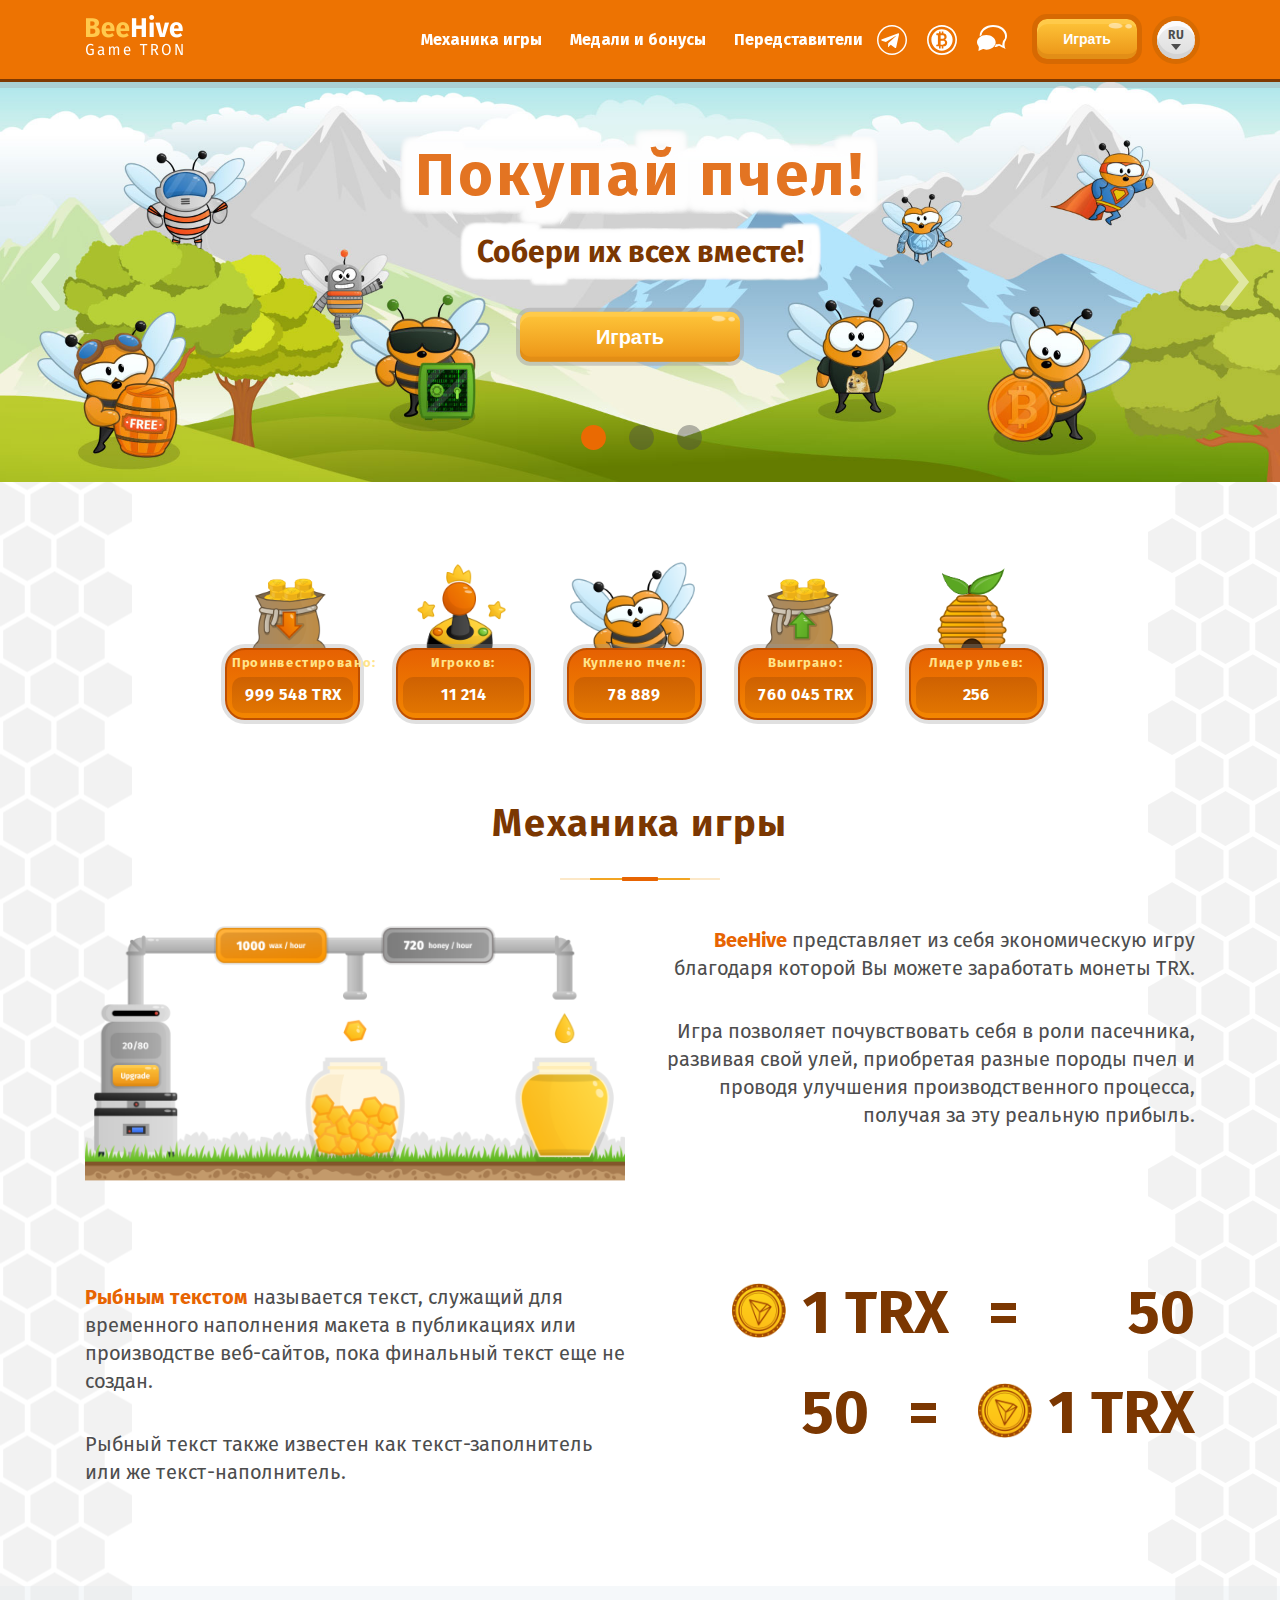
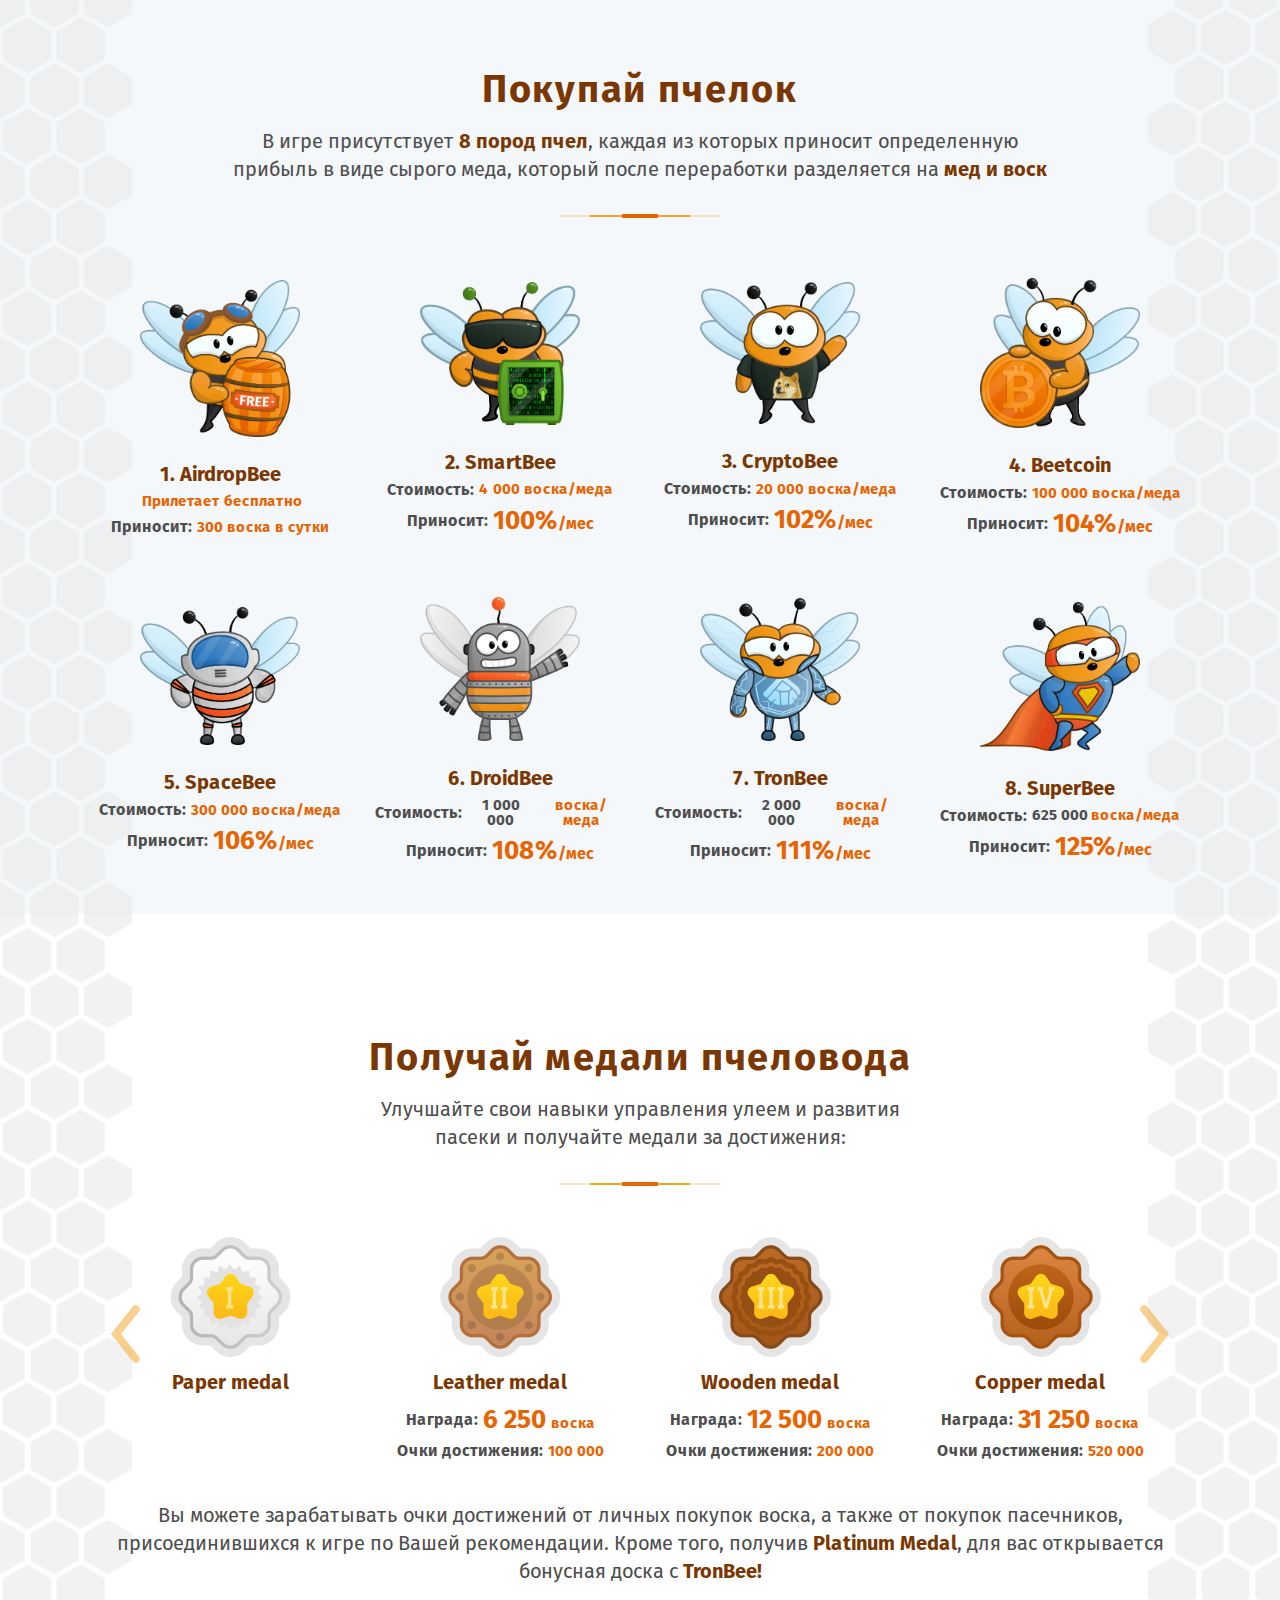
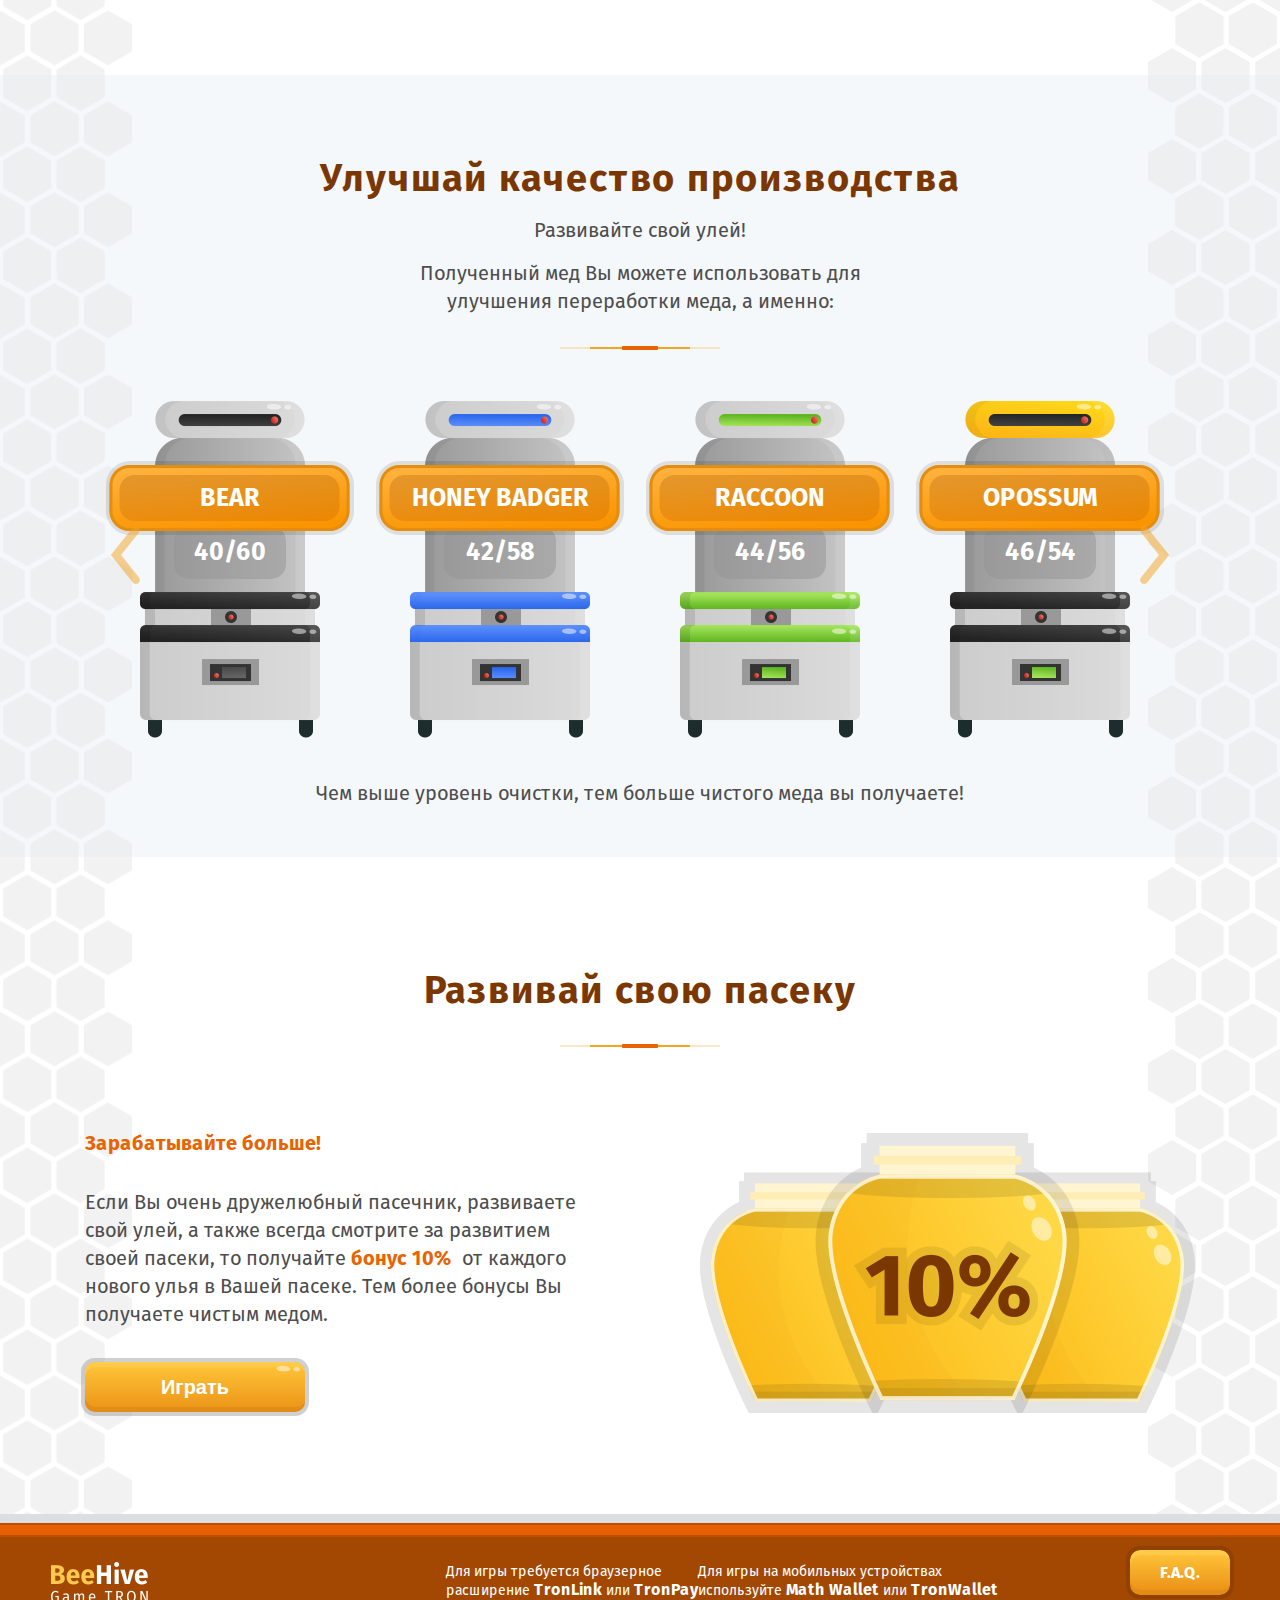
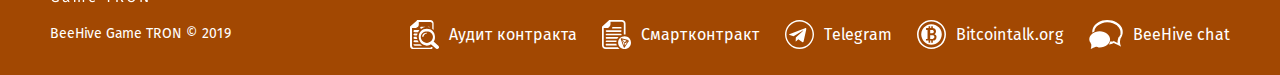
==== commit a9b8e3a8: "new" ====
--- a/landing.html
+++ b/landing.html
@@ -110,6 +110,7 @@
             <div class="carousel-item active">
               <div class="container-bee-carousel-item">
                   <img src="image/banner-1.jpg" class="banner carousel">
+                  <img src="image/mobile-banner-1.jpg" class="mobile-banner">
                   <div class="content-carousel-text">
                       <h2 class="title-carousel">Покупай пчел!</h2>
                       <p class="sub-title-carousel">Собери их всех вместе!</p>
@@ -120,6 +121,7 @@
             <div class="carousel-item">
                 <div class="container-bee-carousel-item">
                     <img src="image/banner-2.jpg" class="banner carousel">
+                    <img src="image/mobile-banner-2.jpg" class="mobile-banner">
                     <div class="content-carousel-text">
                         <h2 class="title-carousel">Начни играть легко!</h2>
                         <p class="sub-title-carousel">Собирайте бесплатный воск с первых секунд игры!</p>
@@ -130,6 +132,7 @@
             <div class="carousel-item">
                 <div class="container-bee-carousel-item">
                     <img src="image/banner-3.jpg" class="banner carousel">
+                    <img src="image/mobile-banner-3.jpg" class="mobile-banner">
                     <div class="content-carousel-text">
                         <h2 class="title-carousel">Получите бонус 10%</h2>
                         <p class="sub-title-carousel">От покупок пасечников, которых
@@ -771,7 +774,7 @@
         </div>
     </div>
 </footer>
-  <script src="https://code.jquery.com/jquery-3.4.0.min.js" integrity="sha256-BJeo0qm959uMBGb65z40ejJYGSgR7REI4+CW1fNKwOg=" crossorigin="anonymous"></script>
+<script src="https://code.jquery.com/jquery-3.4.0.min.js" integrity="sha256-BJeo0qm959uMBGb65z40ejJYGSgR7REI4+CW1fNKwOg=" crossorigin="anonymous"></script>
 <!--<script src="js/jquery-3.2.1.js"></script>-->
 <script src="bootstrap-4.2.1/js/bootstrap.bundle.js"></script>
 <script src="bootstrap-4.2.1/js/bootstrap.min.js"></script>
--- a/styles/style.css
+++ b/styles/style.css
@@ -469,7 +469,8 @@
     position: absolute;
     left: 0;
     right: 0;
-    bottom: -63px;
+    top: 24px;
+    bottom: inherit;
     padding-top: 18px;
     background: linear-gradient(to bottom, rgba(222,222,222,1) 0%, rgba(241,241,241,1) 100%);
     border-bottom-left-radius: 25px;
@@ -478,6 +479,39 @@
     -moz-box-shadow: 0px 0px 0px 5px rgba(215,107,2,0.3);
     box-shadow: 0px 0px 0px 5px rgba(215,107,2,0.3);
     display: none;
+}
+.list-db::-webkit-scrollbar-button {
+    background-image:url('');
+    background-repeat:no-repeat;
+    width:5px;
+    height:0px;
+}
+
+.list-db::-webkit-scrollbar-track {
+    background-color:#ecedee;
+    margin-bottom: 18px;
+}
+
+.list-db::-webkit-scrollbar-thumb {
+    -webkit-border-radius: 0;
+    border-radius: 0;
+    background-color: rgb(222, 222, 222);
+    margin-bottom: 10px;
+}
+
+.list-db::-webkit-scrollbar-thumb:hover{
+    background-color: rgb(222, 222, 222);
+}
+
+.list-db::-webkit-resizer{
+    background-image:url('');
+    background-repeat:no-repeat;
+    width: 4px;
+    height: 0;
+}
+
+::-webkit-scrollbar{
+    width: 4px;
 }
 .btn-drop-down span,
 .list-db li span{
@@ -2021,7 +2055,6 @@
  }
  .title-modal{
     background: linear-gradient(to right, rgba(231,148,32,1) 0%, rgba(230,147,31,1) 100%);
-    max-width: 234px;
     width: 100%;
     border-radius: 15px;
     display: flex;
@@ -2837,6 +2870,9 @@
 .img-reward{
     display: flex;
     justify-content: center;
+    max-width: 200px;
+    align-items: center;
+    margin: 0 auto;
 }
 .give-medale{
     margin: 0 auto;
@@ -2844,8 +2880,8 @@
     font-size: 26px;
     font-weight: bold;
     text-align: center;
-    margin-top: 30px;
-    margin-bottom: 24px;
+    margin-top: 13px;
+    margin-bottom: 17px;
 }
 .reward-block{
     margin: 0 auto;
@@ -2891,7 +2927,7 @@
     font-size: 26px;
     color: #f24f1e;
     font-weight: bold;
-    margin-bottom: 38px;
+    margin-bottom: 25px;
 }
 .next-medal{
     font-size: 20px;
@@ -2899,7 +2935,12 @@
     color: #f24f1e;
     margin-top: 14px;
 }
-.small-medal{
+.next-medal span{
+     font-size: 20px;
+    font-weight: bold;
+    color: #f24f1e;
+}
+/*.small-medal{
     width: 30px;
     height: 30px;
     background: url("../image/medal.png")no-repeat;
@@ -2908,7 +2949,7 @@
     position: relative;
     top: 8px;
     margin: 0 5px;
-}
+}*/
 .next-reward span{
     font-size: 26px;
     color: #7b3701;
@@ -3070,7 +3111,7 @@
     display: none;
 }
 .bee-home{
-    max-width: 145px;
+    max-width: 120px;
     overflow: hidden;
     text-overflow: ellipsis;
     white-space: nowrap;
@@ -3766,8 +3807,11 @@
     border-radius: 10px;
     border: 3px solid #f0c67b;
     padding: 15px;
-    max-width: 400px;
-    width: 100%;
+    max-width: 98%;
+    width: 100%;
+    display: flex;
+    justify-content: space-between;
+    align-items: center;
 }
 .reffer-link{
     font-size: 16px;
@@ -3799,20 +3843,6 @@
     width: 100%;
     margin-right: 15px;
 }
-.reffer-btn::after{
-    content: '';
-position: absolute;
--webkit-box-shadow: 0px 0px 0px 4px rgba(155,155,155,0.31);
--moz-box-shadow: 0px 0px 0px 4px rgba(155,155,155,0.31);
-box-shadow: 0px 0px 0px 4px rgba(155,155,155,0.31);
-left: 0;
-right: 0;
-bottom: 0;
-top: 0;
-width: 100%;
-height: 100%;
-border-radius: 10px;
-}
 .table-arrow{
     border: none;
     background-color: transparent;
@@ -3987,6 +4017,9 @@
     margin: 5px 0;
     padding-left: 34px;
     position: relative;
+    max-width: 214px;
+    overflow: hidden;
+    text-overflow: ellipsis;
 }
 .connection-address::before{
     content: '';
@@ -4403,8 +4436,8 @@
 }
 .container-questions{
     margin: 0 auto;
-    margin-top: 60px;
-    width: 80%;
+    margin-top: 70px;
+    width: 85%;
 }
 .header-item{
     padding: 15px 0;
@@ -4739,4 +4772,729 @@
 }
 .banner{
     width: 100%;
-}+}
+.mobile-banner{
+    display: none;
+}
+body.dialogShowing {
+    overflow: hidden;
+    padding-right: 15px;
+}
+.attention-text a{
+    color:  #f24f1e;
+    font-weight: bold;
+}
+
+/*------------------------trx page----------------*/
+
+.container-trx-info{
+    margin: 0 auto;
+    text-align: center;
+    margin-top: 30px;
+}
+.no-wallet{
+    font-weight: bold;
+    color: #2963e0;
+    text-decoration: underline;
+    font-size: 18px;
+}
+.no-wallet:hover{
+    transition: .3s;
+    color: #2963e0;
+    text-decoration: none;
+}
+.block-about-trx{
+    margin-top: 20px;
+}
+.title-about{
+    color: #7b3701;
+    font-size: 20px;
+    font-weight: bold;
+    margin-bottom: 15px;
+    text-align: center;
+    margin-top: 40px;
+}
+.blockquote-trx p{
+    font-style: italic;
+    color: #4d4d4d;
+    line-height: normal;
+    font-size: 16px;
+    text-align: left;
+    max-width: 850px;
+    width: 100%;
+    margin: 0 auto;
+    padding-left: 45px;
+    position: relative;
+}
+.blockquote-trx p:before{
+    content: '';
+    position: absolute;
+    left: 0;
+    top: -4px;
+    width: 26px;
+    height: 26px;
+    background: url("../image/attention.png")no-repeat;
+    background-size: contain;
+}
+.blockquote-trx{
+    background-color: #FFFFFF;
+    padding: 15px;
+    max-width: 920px;
+    width: 100%;
+    margin: 0 auto;
+    border-radius: 5px;
+}
+.group-button-trx{
+    margin: 0 auto;
+}
+.btn-item-green,
+.btn-item{
+    width: 162px !important;
+    font-size: 14px;
+}
+.btn-item-green:after,
+.btn-item:after{
+    content: '';
+    position: absolute;
+    -webkit-box-shadow: 0px 0px 0px 4px rgba(155,155,155,0.31);
+    -moz-box-shadow: 0px 0px 0px 4px rgba(155,155,155,0.31);
+    box-shadow: 0px 0px 0px 4px rgba(155,155,155,0.31);
+    left: 0;
+    right: 0;
+    bottom: 0;
+    top: 0;
+    width: 100%;
+    height: 100%;
+    border-radius: 10px;
+}
+.list-btn,
+.sng-list{
+    display: flex;
+    flex-wrap: wrap;
+    max-width: 550px;
+    width: 100%;
+    align-items: center;
+    justify-content: center;
+}
+.sng-list{
+    max-width: 750px;
+    width: 100%;
+}
+.item-btn{
+    margin-right: 30px;
+    margin-top: 20px;
+}
+.item-btn:nth-child(3n){
+    margin-right: 0;
+}
+.group-button-trx{
+    margin: 0 auto;
+    display: flex;
+    flex-direction: column;
+    justify-content: center;
+    align-items: center;
+}
+.sng-list .item-btn{
+    margin-right: 30px;
+}
+.sng-list .item-btn:nth-child(4n){
+    margin-right: 0;
+}
+.header-other{
+    display: flex;
+    align-items: center;
+    justify-content: center;
+}
+.other-block{
+    border-top: 1px solid #e6e6e6;
+    border-bottom: 1px solid #e6e6e6;
+    margin-top: 40px;
+    margin-bottom: 15px;
+    padding: 30px 0 40px;
+}
+.header-other h3{
+    margin-top: 0;
+    margin-bottom: 0;
+}
+.header-other a{
+    color: #2963e0;
+    font-size: 20px;
+    margin-left: 5px;
+    position: relative;
+    padding-right: 15px;
+}
+.more-info:before,
+.more-info-hide:before{
+    content: '';
+    position: absolute;
+    right: 0;
+    background: url("../image/blue-chevron.png")no-repeat;
+    background-size: contain;
+    width: 11px;
+    height: 6px;
+    top: 50%;
+    transform: translateY(-50%);
+}
+.more-info-hide:before{
+    transform: rotate(180deg);
+    top: 38%;
+}
+.more-info-hide{
+    display: none;
+}
+.text-other{
+    font-size: 16px;
+    color: #4d4d4d;
+    line-height: normal;
+    font-weight: normal;
+}
+.text-link{
+    color: #2963e0;
+    text-decoration: underline;
+}
+.text-link:hover{
+    transition: .3s;
+    color: #2963e0;
+    text-decoration: none;
+}
+.more-about{
+    color: #f27f01;
+    padding-right: 15px;
+    position: relative;
+    cursor: pointer;
+}
+.more-about:before{
+    content: '';
+    position: absolute;
+    right: 0;
+    width: 10px;
+    height: 6px;
+    background: url("../image/orange-arrow.png")no-repeat;
+    background-size: contain;
+    top: 50%;
+    transform: translateY(-40%);
+}
+.active-more:before{
+    transform: rotate(180deg);
+    top: 30%;
+}
+.more-list li{
+    list-style-type: decimal-leading-zero;
+    color: #7b3701;
+    font-weight: bold;
+    padding-left: 15px;
+}
+.more-list{
+    max-width: 830px;
+    margin: 0 auto;
+    width: 100%;
+}
+.more-item{
+    margin-top: 25px;
+}
+.download-block span{
+    font-weight: bold;
+    color: #4d4d4d;
+    margin-right: 15px;
+    font-size: 16px;
+}
+.download-btn{
+    width: 44px;
+    height: 44px;
+    border-radius: 5px;
+    display: block;
+}
+.appstore{
+    background: url("../image/app.png")no-repeat;
+    background-size: contain;
+}
+.googleplay{
+    background: url("../image/android.png")no-repeat;
+    background-size: contain;
+}
+.apk-btn{
+    background: url("../image/APK.png")no-repeat;
+    background-size: contain;
+}
+.before-btn{
+    font-size: 12px !important;
+    margin-right: 0 !important;
+    margin-top: 3px;
+    display: none;
+    position: absolute;
+    bottom: 0;
+}
+.wrapper-btn{
+    display: flex;
+    min-width: 50px;
+    text-align: center;
+    flex-direction: column;
+    align-items: center;
+    justify-content: center;
+    position: relative;
+    padding: 15px 0;
+    min-height: 61px;
+}
+.group-load-btn{
+    display: flex;
+    align-items: center;
+}
+.wrapper-btn{
+    margin-right: 10px;
+}
+.wrapper-btn:hover .before-btn{
+    display: block;
+}
+.download-block{
+    display: flex;
+    align-items: center;
+}
+.mobile-other .more-item{
+    margin-top: 15px;
+}
+.mobile-other .more-item:first-child{
+    margin-top: 25px;
+}
+.list-other-wrapper{
+    display: none;
+}
+.tabs li{
+    display: flex;
+    align-items: center;
+}
+.tabs{
+    display: flex;
+    align-items: center;
+}
+.tabs li h3{
+    margin: 0;
+}
+.btn-tab{
+    color: #2963e0;
+    text-decoration: underline;
+    font-size: 20px;
+    padding-left: 65px;
+    position: relative;
+    margin-left: 15px;
+}
+.tabs li a .btn-tab:last-child{
+    margin-right: 15px;
+}
+.pc-tab:before{
+    content: '';
+    position: absolute;
+    left: 0;
+    width: 50px;
+    height: 50px;
+    background: url("../image/pc.png")no-repeat;
+    background-size: contain;
+    top: 50%;
+    transform: translateY(-50%);
+}
+.smart-tab:before{
+    content: '';
+    position: absolute;
+    left: 0;
+    width: 50px;
+    height: 50px;
+    background: url("../image/samartphone.png")no-repeat;
+    background-size: contain;
+    top: 50%;
+    transform: translateY(-50%);
+}
+.tabs{
+    margin: 0 auto;
+    display: flex;
+    justify-content: center;
+    align-items: center;
+}
+.masonry{
+    margin: 40px 0;
+}
+.btn-tab:hover{
+    text-decoration: none;
+}
+.link-blockquote{
+    display: flex;
+    flex-direction: column;
+    padding-left: 62px;
+}
+.link-blockquote span {
+    font-style: italic;
+    color: #4d4d4d;
+    line-height: normal;
+    font-size: 16px;
+}
+.tronlink:before{
+    content: '';
+    position: absolute;
+    left: 0;
+    width: 44px;
+    height: 44px;
+    background: url("../image/tronlink.png")no-repeat;
+    background-size: contain;
+    top: 50%;
+    transform: translateY(-50%);
+}
+.tronpay{
+    content: '';
+    position: absolute;
+    left: 0;
+    width: 44px;
+    height: 44px;
+    background: url("../image/tronpay.png")no-repeat;
+    background-size: contain;
+    top: 50%;
+    transform: translateY(-50%);
+}
+.sub-title{
+    font-size: 18px;
+}
+.tab-content{
+    display: none;
+}
+.tab-content.current{
+    display: inherit;
+}
+.transaction{
+    text-overflow: ellipsis;
+    overflow: hidden;
+    width: 100%;
+    white-space: nowrap;
+    max-width: 110px;
+    display: inline-block;
+}
+.game-need{
+    font-size: 16px;
+    color: #4d4d4d;
+    max-width: 335px;
+    text-align: center;
+    margin: 0 auto;
+    margin-top: 15px;
+}
+.reffer-btn{
+    width: 20px;
+    height: 25px;
+    background: url("../image/copy-icon.png")no-repeat;
+    background-size: contain;
+    border: none;
+}
+/*----------------news landing----------------*/
+.close-window{
+    width: 46px;
+    height: 46px;
+    background: url("../image/close-window.png")no-repeat;
+    background-size: contain;
+    position: absolute;
+    right: -11px;
+    top: -11px;
+    border: none;
+    border-radius: 100%;
+}
+.news-window{
+    background-color: #e98023;
+    padding: 15px;
+    border-radius: 15px;
+    width: 100%;
+    padding-bottom: 45px;
+}
+.news-window-wrapper{
+    position: absolute;
+    top: 7%;
+    left: 0;
+    right: 0;
+    max-width: 507px;
+    width: 100%;
+    z-index: 10000000;
+    margin: 0 auto;
+    -webkit-box-shadow: 0px 0px 18px 1px rgba(0,0,0,0.42);
+    -moz-box-shadow: 0px 0px 18px 1px rgba(0,0,0,0.42);
+    box-shadow: 0px 0px 18px 1px rgba(0,0,0,0.42);
+    border-radius: 15px;
+}
+.text-news{
+    color: #fff;
+    font-size: 14px;
+}
+.data-message{
+    color: #fff;
+    font-size: 10px;
+    font-weight: 700;
+}
+.title-news{
+    color: #fff;
+    font-weight: bold;
+    font-size: 14px;
+    margin: 5px 0 10px;
+}
+.close-window-bottom{
+    position: absolute;
+    bottom: -18px;
+    left: 0;
+    right: 0;
+    margin: 0 auto;
+    color: #000;
+    font-size: 14px;
+    font-weight: bold;
+    border-radius: 10px;
+    display: flex;
+    justify-content: center;
+    align-items: center;
+    border: none;
+    width: 120px;
+    height: 40px;
+    background: linear-gradient(to bottom, rgba(255,255,255,1) 0%, rgba(236,236,236,1) 100%);
+    box-shadow: 1px -6px 0px -1px rgba(222,222,222,1) inset, 1px 6px 0px -1px rgba(255,255,255,1) inset;
+}
+.close-window-bottom:hover{
+    background: linear-gradient(to bottom, rgba(236,236,236,1) 0%, rgba(255,255,255,) 100%);
+    box-shadow: 1px -6px 0px -1px rgba(255,255,255,1) inset, 1px 6px 0px -1px rgba(222,222,222,11) inset;
+}
+.close-window-bottom::after {
+    content: '';
+    position: absolute;
+    -webkit-box-shadow: 0px 0px 0px 5px rgba(0,0,0,0.2);
+    -moz-box-shadow: 0px 0px 0px 5px rgba(0,0,0,0.2);
+    box-shadow: 0px 0px 0px 5px rgba(0,0,0,0.2);
+    left: 0;
+    right: 0;
+    bottom: 0;
+    top: 0;
+    width: 100%;
+    height: 100%;
+    border-radius: 10px;
+}
+.award-btn{
+    width: 96px;
+    height: 30px;
+    font-size: 12px;
+}
+.award-btn:after {
+    display: none;
+}
+.done-award{
+    color: #5dc137 !important;
+}
+.overdue-award{
+    color: #e83748 !important;
+}
+/*-----------------add monet------*/
+
+.window-add{
+    padding: 10px;
+    display: flex;
+    position: relative;
+    max-width: 170px;
+    align-items: center;
+    width: 100%;
+    background-color: #fdffe5;
+    border-radius: 15px;
+    border: 3px solid #d57518;
+}
+.wrapper-window-add{
+    position: fixed;
+    left: 15px;
+    z-index: 100000;
+    bottom: 15px;
+}
+.window-add:after{
+    position: absolute;
+    top: 0;
+    left: 0;
+    right: 0;
+    bottom: 0;
+    -webkit-box-shadow: 0px 0px 18px 1px rgba(0,0,0,0.42);
+    -moz-box-shadow: 0px 0px 18px 1px rgba(0,0,0,0.42);
+    box-shadow: 0px 0px 18px 1px rgba(0,0,0,0.42);
+    border-radius: 15px;
+}
+.medal-add{
+    width: 30px;
+}
+.add-monet{
+    font-size: 12px;
+    color: #d57518;
+    font-weight: 700;
+    margin-left: 15px;
+    display: flex;
+}
+.add-monet span{
+    font-size: 12px;
+    color: #d57518;
+    font-weight: 700;
+    margin-left: 5px;
+    margin-right: 5px;
+}
+.change-sponsor{
+    font-size: 18px;
+    color: #7b3701;
+    text-decoration: underline;
+    margin: 0 auto;
+    display: flex;
+    text-align: center;
+    justify-content: center;
+}
+.change-sponsor:hover{
+    color: #7b3701;
+}
+.your-reit,
+.your-reit span{
+    margin: 0 auto;
+    text-align: center;
+    color: #f24f1e;
+    font-size: 40px;
+    margin: 14px 0;
+    font-weight: bold;
+}
+
+/*---------------SOCIAL ICON------------*/
+.wrapper-social-list{
+    position: fixed;
+    top: 229px;
+    right: 10px;
+    z-index: 1000;
+}
+.social-icon{
+    width: 35px;
+    height: 41px;
+    display: block;
+    cursor: pointer;
+    clip-path: polygon(50% 0%, 100% 25%, 100% 75%, 50% 100%, 0% 75%, 0% 25%);
+    -webkit-clip-path: polygon(50% 0%, 100% 25%, 100% 75%, 50% 100%, 0% 75%, 0% 25%);
+    background-color: #ed7203;
+}
+.telegram-icon{
+    background-image: url("../image/soc-telegram.png");
+    background-repeat: no-repeat;
+    background-position: center;
+}
+.telegram-chat-icon{
+    background-image: url("../image/soc-m.png");
+    background-repeat: no-repeat;
+    background-position: center;
+}
+.diskord-icon{
+    background-image: url("../image/soc-h.png");
+    background-repeat: no-repeat;
+    background-position: center;
+}
+.twitter-icon{
+    background-image: url("../image/soc-tw.png");
+    background-repeat: no-repeat;
+    background-position: center;
+}
+.fb-icon{
+    background-image: url("../image/soc-fb.png");
+    background-repeat: no-repeat;
+    background-position: center;
+}
+.vk-icon{
+    background-image: url("../image/soc-vk.png");
+    background-repeat: no-repeat;
+    background-position: center;
+}
+.gld-icon{
+    background-image: url("../image/soc-g.png");
+    background-repeat: no-repeat;
+    background-position: center;
+}
+.md-icon{
+    background-image: url("../image/soc-md.png");
+    background-repeat: no-repeat;
+    background-position: center;
+}
+.bt-icon{
+    background-image: url("../image/soc-bt.png");
+    background-repeat: no-repeat;
+    background-position: center;
+}
+.social-list{
+    display: flex;
+    flex-direction: column;
+    align-items: flex-end;
+}
+.social-item{
+    margin-bottom: 10px;
+}
+.social-item:last-child{
+    margin-bottom: 0;
+}
+.social-sub-list{
+    display: none;
+    align-items: center;
+    margin-right: 10px;
+}
+.social-link{
+    width: 35px;
+    height: 35px;
+    border-radius: 100%;
+    display: flex;
+    align-items: center;
+    justify-content: center;
+    text-shadow: -2px 1px 5px rgba(0,0,0,1);
+    font-size: 12px;
+    -webkit-box-shadow: 0px 0px 0px 4px rgba(162,162,162,0.5);
+    -moz-box-shadow: 0px 0px 0px 4px rgba(162,162,162,0.5);
+    box-shadow: 0px 0px 0px 4px rgba(162,162,162,0.5);
+}
+.ru-icon{
+    background: url("../image/RU.png")no-repeat;
+    background-size: contain;
+}
+.en-icon{
+    background: url("../image/en.png")no-repeat;
+    background-size: contain;
+}
+.china-icon{
+    background: url("../image/kitay.png")no-repeat;
+    background-size: contain;
+}
+.es-icon{
+    background: url("../image/spain.png")no-repeat;
+    background-size: contain;
+}
+.in-icon{
+    background: url("../image/indonezia.png")no-repeat;
+    background-size: contain;
+}
+.bra-icon{
+    background: url("../image/braz.png")no-repeat;
+    background-size: contain;
+}
+.fil-icon{
+    background: url("../image/philippine.png")no-repeat;
+    background-size: contain;
+}
+.vn-icon{
+    background: url("../image/vetnam.png")no-repeat;
+    background-size: contain;
+}
+.social-sub-item{
+    margin-right: 8px;
+}
+.social-sub-item:last-child{
+    margin-right: 0;
+}
+.social-item{
+    display: flex;
+    flex-direction: row-reverse;
+    align-items: center;
+}
+.cripto-transfer{
+    position: fixed;
+    right: 10px;
+    width: 60px;
+    height: 70px;
+    font-weight: bolder;
+    font-size: 20px;
+    display: flex;
+    justify-content: center;
+    align-items: center;
+    top: 20%;
+    color: #fff;
+    background: url("../image/eth.png")no-repeat;
+    background-size: contain;
+    z-index: 100000;
+    clip-path: polygon(50% 0%, 100% 25%, 100% 75%, 50% 100%, 0% 75%, 0% 25%);
+    -webkit-clip-path: polygon(50% 0%, 100% 25%, 100% 75%, 50% 100%, 0% 75%, 0% 25%);
+}
--- a/styles/media.css
+++ b/styles/media.css
@@ -9,6 +9,9 @@
         height: 589px;
         background-size: contain;
     }
+    .attention-text{
+        margin-bottom: 25px;
+    }
     .container-modal {
         min-height: 385px;
     }
@@ -30,7 +33,7 @@
         margin-right: 30px;
     }
     .table-modal tbody{
-        max-height: 450px;
+        max-height: 351px;
     }
     .footer-input{
         max-width: 230px;
@@ -876,11 +879,11 @@
     }
     .wrapper-reffer-link + .container-table {
         margin-top: 25px;
-        min-height: 282px;
+        min-height: 292px;
     }
     .reffer-link-container {
         padding: 10px;
-        max-width: 320px;
+        max-width: 98%;
         width: 100%;
     }
     .reffer-btn{
@@ -902,12 +905,22 @@
     .sub-title-carousel{
         font-size: 30px;
         max-width: 490px;
-        line-height: 38px;
+        line-height: 42px;
     }
     .slider-btn {
         width: 220px;
         height: 50px;
         font-size: 20px;
+    }
+    .container-fluid{
+        padding-left: 0;
+        padding-right: 0;
+    }
+    .container-bee-carousel-item{
+        padding: 0;
+    }
+      .your-reit, .your-reit span{
+        font-size: 32px;
     }
 
 
@@ -937,6 +950,9 @@
     .blue-btn,
     .withdraw-btn{
         width: 80px;
+    }
+    .wrapper-modal{
+        z-index: 100000000000000000000;
     }
 }
 @media screen and (max-width: 1200px) and (min-width: 320px){
@@ -973,13 +989,7 @@
         font-size: 30px;
     }
     .sub-title-carousel {
-        line-height: 28px;
-        font-size: 18px;
-        max-width: 300px;
-        margin-bottom: 25px;
-    }
-    .sub-title-carousel {
-        line-height: 28px;
+        line-height: 35px;
         font-size: 18px;
         max-width: 300px;
         margin-bottom: 25px;
@@ -1340,12 +1350,12 @@
     .wrapper-reward span {
         font-size: 28px;
     }
-    .wax-reward:before{
-        width: 50px;
-        height: 42px;
+   .wax-reward:before {
+        width: 40px;
+        height: 36px;
     }
     .wax-reward {
-        padding-left: 61px;
+        padding-left: 48px;
     }
     .honey-reward:before{
         width: 43px;
@@ -2217,6 +2227,18 @@
     }
 
 }
+@media screen and (max-width: 990px) and (min-width: 320px) {
+    .sng-list .item-btn:nth-child(4n) {
+        margin-right: 30px;
+    }
+    .sng-list .item-btn:nth-child(3n) {
+        margin-right: 0;
+    }
+    .more-list {
+        width: 85%;
+    }
+
+}
 @media screen and (max-width: 950px) and (min-width: 320px) {
     .trumpet-left {
         background-position: left 31px top;
@@ -2393,6 +2415,17 @@
     }
 }
 @media screen and (max-width: 768px) and (min-width: 320px){
+    .container-game{
+        overflow-y: hidden;
+    }
+    .tryba-drop:nth-child(28) {
+        top: 2509px;
+        left: 2px;
+    }
+    .tryba-drop:nth-child(29) {
+        top: 2522px;
+        left: 2px;
+    }
     .top-progress {
         max-width: 521px;
         margin-left: 120px;
@@ -2402,6 +2435,21 @@
     }
     .game-rounds::before{
         background-position: 15.1% 100%;
+    }
+    .banner{
+        display: none;
+    }
+    .mobile-banner{
+        display: block;
+    }
+    .title-carousel {
+        font-size: 42px;
+    }
+    .sub-title-carousel {
+        line-height: 38px;
+        font-size: 24px;
+        max-width: 356px;
+        margin-bottom: 25px;
     }
     .trumpet-top{
         width: 93%;
@@ -2462,9 +2510,6 @@
     .percent-big {
         font-size: 20px;
     }
-    .summa{
-        float: left;
-    }
     .item-representative {
         margin-right: 20px;
         max-width: 233px;
@@ -2489,6 +2534,55 @@
     .stub-container{
         background-size: 100% 100%;
     }
+    .list-btn .item-btn:nth-child(3n){
+        margin-right: 30px;
+    }
+    .list-btn .item-btn:nth-child(2n){
+        margin-right: 0;
+    }
+    .sng-list .item-btn:nth-child(3n) {
+        margin-right: 30px;
+    }
+    .sng-list .item-btn:nth-child(2n) {
+        margin-right: 0;
+    }
+    .sng-list .item-btn:last-child {
+        margin-right: 0;
+    }
+    .link-blockquote {
+        padding-left: 47px;
+    }
+    .tabs{
+        flex-direction: column;
+    }
+    .tabs li{
+        min-height: 82px;
+    }
+    .tabs li {
+        display: flex;
+        align-items: center;
+        flex-direction: column;
+    }
+    .tabs li a{
+        margin: 25px 0;
+    }
+     .your-reit, .your-reit span{
+        margin: 7px 0;
+    }
+    .next-reward {
+        margin-top: 15px;
+    }
+    .cripto-transfer {
+        top: 26%;
+        z-index: 1000000;
+        width: 48px;
+        height: 52px;
+        font-size: 15px;
+    }
+    .wrapper-social-list {
+        top: 281px;
+    }
+
 }
 @media screen and (max-width: 1024px)and (min-width: 768px) and (orientation:portrait){
     .wrapper-modal{
@@ -2561,9 +2655,9 @@
     .flythat img {
         max-width: 90px;
     }
-    .wax-reward:before {
-        width: 40px;
-        height: 32px;
+      .wax-reward:before {
+        width: 35px;
+        height: 29px;
     }
     .wax-reward:before{
         top: -3px;
@@ -2571,8 +2665,8 @@
     .wrapper-reward span {
         font-size: 25px;
     }
-    .wax-reward {
-        padding-left: 45px;
+       .wax-reward {
+        padding-left: 38px;
     }
     .title-modal{
         padding: 3px 10px;
@@ -2594,9 +2688,9 @@
         bottom: 14px;
         font-size: 14px;
     }
-    .give-medale {
-        margin-top: 11px;
-        margin-bottom: 12px;
+   .give-medale {
+        margin-top: 7px;
+        margin-bottom: 7px;
         font-size: 16px;
     }
     .title-reward {
@@ -2608,8 +2702,8 @@
         font-size: 16px;
         margin-top: 5px;
     }
-    .next-reward {
-        margin-top: 17px;
+   .next-reward {
+        margin-top: 10px;
     }
     .summa-dohod img{
         max-width: 25px;
@@ -2924,7 +3018,9 @@
     .error-img img {
         max-width: 135px;
     }
-
+      .your-reit, .your-reit span {
+        font-size: 22px;
+    }
 }
 
 @media screen and (max-width: 720px) and (min-width: 320px) {
@@ -3330,6 +3426,10 @@
     }
 
 }
+@media screen and (max-width: 572px) and (min-width: 320px){
+
+
+}
 @media screen and (max-width: 565px) and (min-width: 320px){
     .top-progress {
         max-width: 431px;
@@ -3451,6 +3551,37 @@
     .btn-back-mobile-wrapper{
         left: 20px;
     }
+    .mobile-banner {
+        width: 100%;
+    }
+    .game-need {
+        font-size: 14px;
+        max-width: 300px;
+    }
+    .list-db{
+        max-height: 146px;
+        overflow-y: auto;
+    }
+    .title-carousel {
+        font-size: 27px;
+        margin-bottom: 10px;
+    }
+    .sub-title-carousel {
+        line-height: 35px;
+        font-size: 18px;
+        max-width: 308px;
+        margin-bottom: 18px;
+    }
+    .container-fluid{
+        padding-right: 0px;
+        padding-left: 0px;
+    }
+    .carousel-bee .carousel-control-prev, .carousel-bee .carousel-control-next {
+        width: 12%;
+    }
+    .container-bee-carousel-item{
+        padding: 0;
+    }
     .item-all-bee{
         margin-right: 0;
     }
@@ -3470,9 +3601,12 @@
         max-width: 285px;
         height: 25px;
     }
+    .cripto-transfer {
+        right: 5px;
+    }
     .stub-text {
         font-size: 13px;
-        max-width: 325px;
+        max-width: 318px;
         line-height: 16px;
     }
     .stub-text a{
@@ -3498,11 +3632,19 @@
         max-width: 164px;
     }
     .score p{
-        font-size: 18px;
+        font-size: 15px;
+    }
+    .score span {
+        font-weight: bold;
+        font-size: 14px;
     }
     .score{
-        padding: 8px 0;
+        padding: 0 0;
         border-radius: 8px;
+        height: 34px;
+    }
+    .wrapper-modal{
+        z-index: 100000000000000000000;
     }
     .item-time{
         border-radius: 10px;
@@ -4128,16 +4270,15 @@
         padding: 0;
     }
     .wrapper-modal{
-        height: 87vh;
+        height: 100%;
     }
     .cryptobee{
-        height: 92vh;
+        height: 100%;
     }
     .container-bottom-input{
         margin-top: 30px;
     }
     .wrapper-modal {
-        height: calc(100vh - 55px);
         z-index: 9999999999 !important;
     }
     .cryptobee .img-bee img {
@@ -4148,7 +4289,7 @@
         margin-bottom: 10px;
     }
     .wrapper-modal.error-modal{
-        height: 72vh;
+        height: 100%;
     }
     .landing-statistic-item {
         max-width: 193px;
@@ -4177,7 +4318,9 @@
     }
     .reffer-link-container{
         padding: 8px;
-        max-width: 221px;
+    }
+    .reffer-link{
+        max-width: 180px;
     }
     .wrapper-reffer-link{
         max-width: 321px;
@@ -4218,7 +4361,16 @@
     .wrapper-list-statistic .statistic-item .info-item{
         max-width: 193px;
     }
-
+    .mobile-upgrade {
+        display: none;
+    }
+    .change-sponsor{
+        font-size: 14px;
+    }
+    .wrapper-social-list {
+        top: 263px;
+        right: 5px;
+    }
 }
 @media only screen  and (max-width: 415px){
     .buy-wax .balance-footer-block {
@@ -4229,22 +4381,22 @@
     }
 
     .wrapper-modal.new-round-modal-2{
-        height: 80vh;
+        height: 100%;
     }
     .wrapper-modal.pay-bee{
-        height: 78vh;
+        height: 100%;
     }
     .wrapper-modal.cryptobee{
-        height: 88vh;
+        height: 100%;
     }
     .wrapper-modal.buy-wax{
-        height: 83vh;
+        height: 100%;
     }
     .wrapper-modal.new-round-modal.airdrop{
-        height: 77vh;
+        height: 100%;
     }
     .wrapper-modal.new-game-modal{
-        height: 87vh;
+        height: 100%;
     }
 }
 
@@ -4298,6 +4450,25 @@
     .wrapper-input{
         max-width: 312px;
     }
+    .cripto-transfer {
+        top: 30%;
+    }
+    .social-item {
+        margin-bottom: 6px;
+    }
+     .social-link {
+        width: 28px;
+        height: 28px;
+        font-size: 10px;
+    }
+    .social-icon {
+        width: 31px;
+        height: 34px;
+        background-size: 43%;
+    }
+    .fb-icon, .bt-icon {
+        background-size: 30%;
+    }
     .wrapper-content-round.no-active-round::after {
         left: 13px;
         right: 11px;
@@ -4355,6 +4526,20 @@
         width: 101px;
         font-size: 13px;
     }
+    .item-btn{
+        margin-right: 0;
+    }
+    .btn-item-green, .btn-item {
+        width: 230px !important;
+        font-size: 14px;
+    }
+    .list-btn .item-btn:nth-child(3n) {
+        margin-right: 0;
+    }
+    .sng-list .item-btn,
+    .sng-list .item-btn:nth-child(3n){
+        margin-right: 0;
+    }
 }
 
 @media screen and (min-width: 375px) and (max-width: 667px)  and (orientation:portrait){
@@ -4368,37 +4553,37 @@
 
 @media only screen and (max-width: 375px) {
     .wrapper-modal.new-round-modal-2{
-        height: 92vh;
+        height: 100%;
     }
     .wrapper-modal.pay-bee{
-        height: 90vh;
+        height: 100%;
     }
     .wrapper-modal.cryptobee{
-        height: 93vh;
+        height: 100%;
     }
     .wrapper-modal.buy-wax{
-        height: 91vh;
+        height: 100%;
     }
     .wrapper-modal.new-round-modal.airdrop{
-        height: 88vh;
+        height: 100%;
     }
 }
 
 @media only screen and (max-width: 360px) {
     .wrapper-modal.new-round-modal-2{
-        height: 92vh;
+        height: 100%;
     }
     .wrapper-modal.pay-bee{
-        height: 90vh;
+        height: 100%;
     }
     .wrapper-modal.cryptobee{
-        height: 93vh;
+        height: 100%;
     }
     .wrapper-modal.buy-wax{
-        height: 91vh;
+        height: 100%;
     }
     .wrapper-modal.new-round-modal.airdrop{
-        height: 89vh;
+        height: 100%;
     }
 }
 
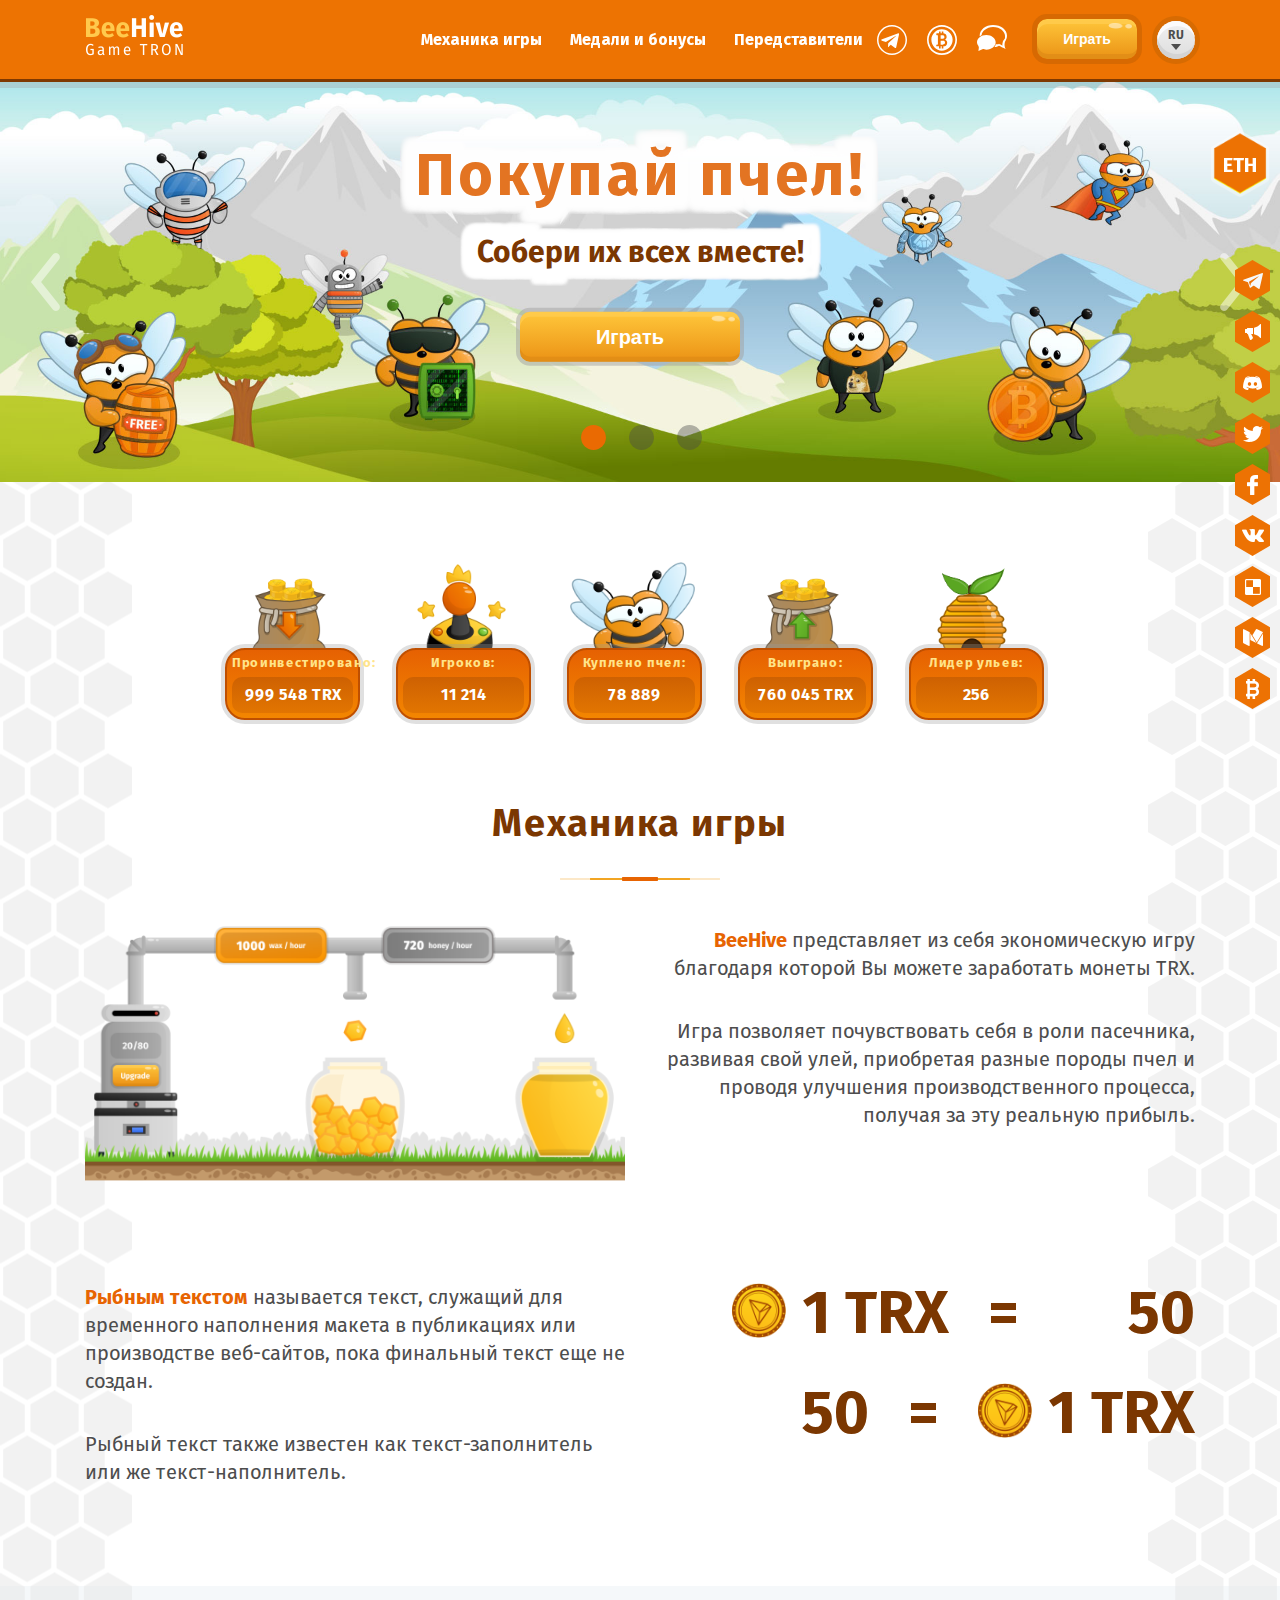
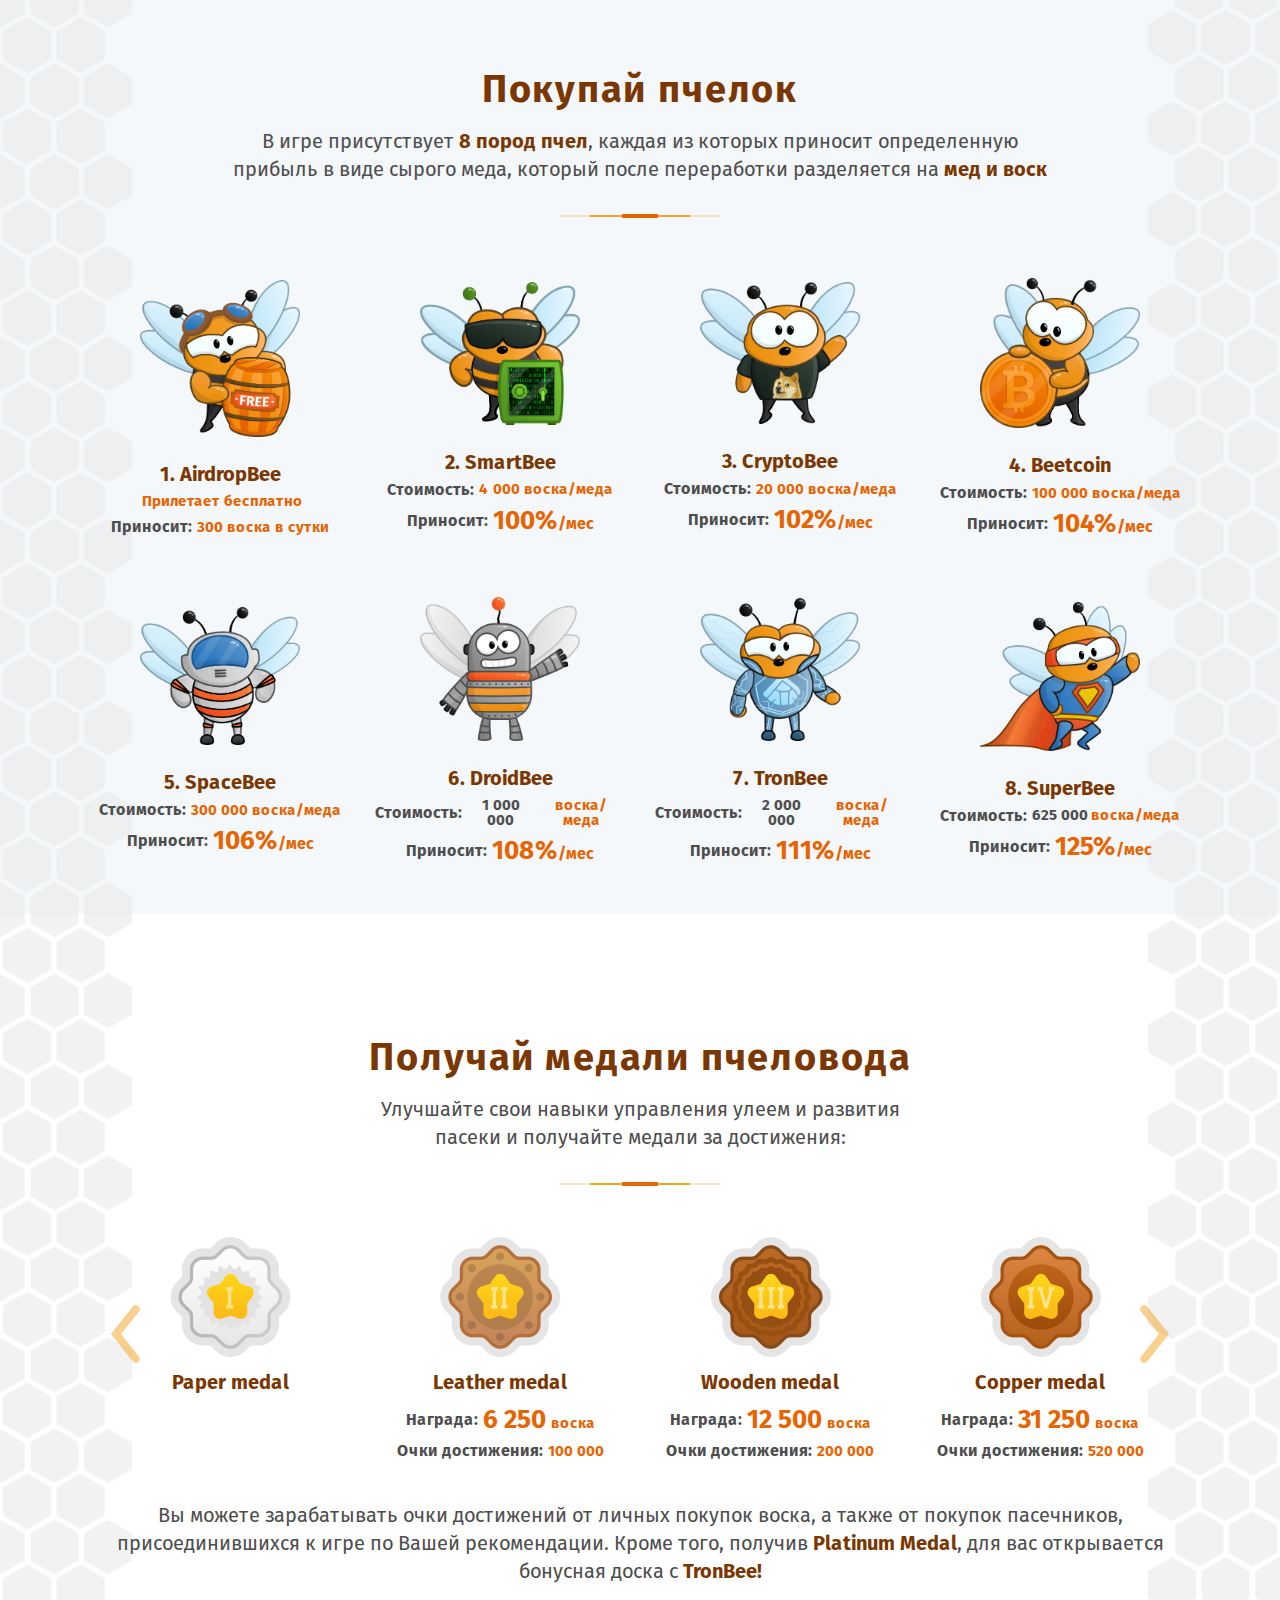
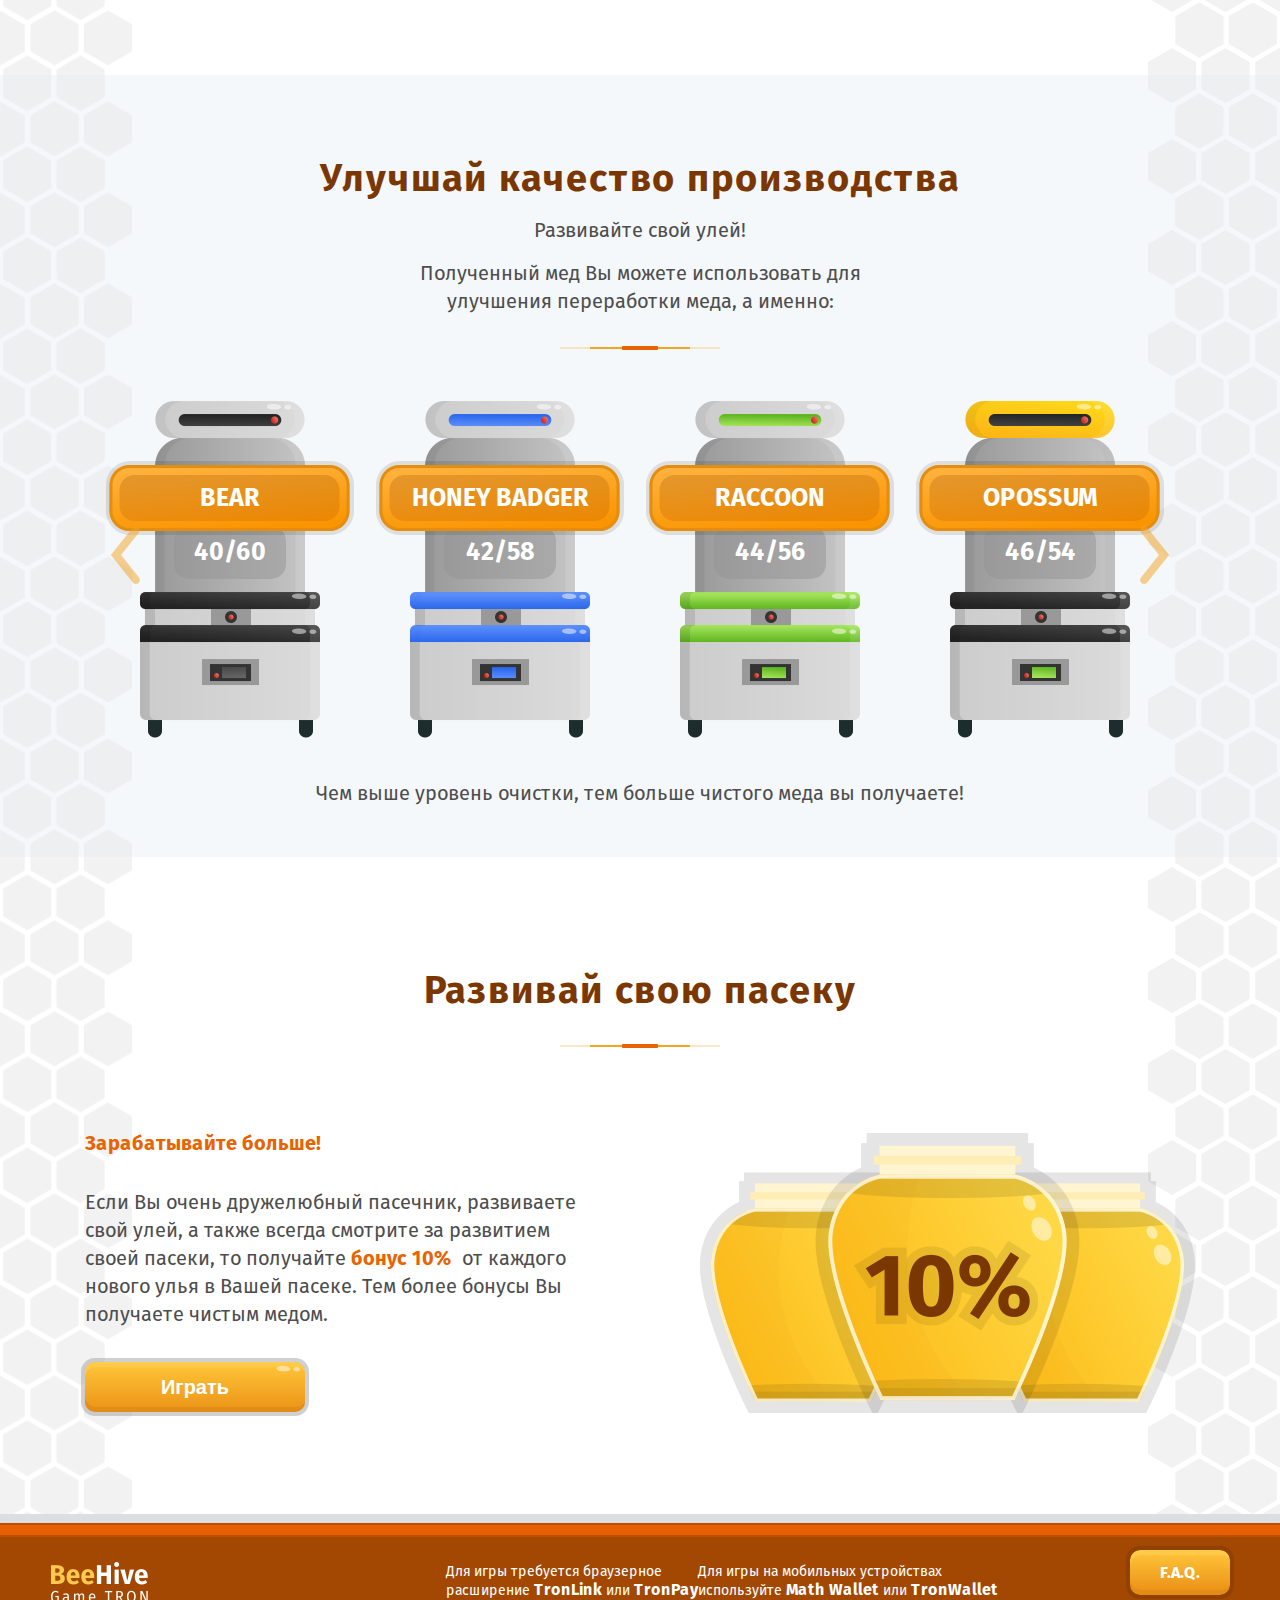
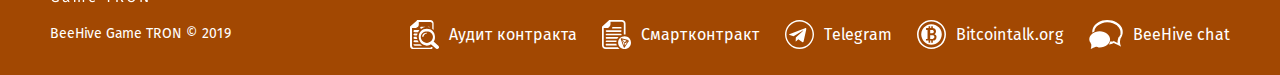
==== commit 9dca4102: "new" ====
--- a/landing.html
+++ b/landing.html
@@ -774,8 +774,278 @@
         </div>
     </div>
 </footer>
-<script src="https://code.jquery.com/jquery-3.4.0.min.js" integrity="sha256-BJeo0qm959uMBGb65z40ejJYGSgR7REI4+CW1fNKwOg=" crossorigin="anonymous"></script>
-<!--<script src="js/jquery-3.2.1.js"></script>-->
+
+<a href="" class="cripto-transfer">ETH</a>
+
+<div class="wrapper-social-list">
+    <ul class="social-list">
+        <li class="social-item">
+            <span class="social-icon telegram-icon"></span>
+            <ul class="social-sub-list">
+                <li class="social-sub-item">
+                    <a href="" class="social-link ru-icon">RU</a>
+                </li>
+                <li class="social-sub-item">
+                    <a href="" class="social-link en-icon">EN</a>
+                </li>
+                <li class="social-sub-item">
+                    <a href="" class="social-link china-icon">中文</a>
+                </li>
+                <li class="social-sub-item">
+                    <a href="" class="social-link es-icon">ES</a>
+                </li>
+                <li class="social-sub-item">
+                    <a href="" class="social-link in-icon">IDN</a>
+                </li>
+                <li class="social-sub-item">
+                    <a href="" class="social-link bra-icon">BRA</a>
+                </li>
+                <li class="social-sub-item">
+                    <a href="" class="social-link fil-icon">PHL</a>
+                </li>
+                <li class="social-sub-item">
+                    <a href="" class="social-link vn-icon">VNM</a>
+                </li>
+            </ul>
+        </li>
+        <li class="social-item">
+            <span class="social-icon telegram-chat-icon"></span>
+            <ul class="social-sub-list">
+                <li class="social-sub-item">
+                    <a href="" class="social-link ru-icon">RU</a>
+                </li>
+                <li class="social-sub-item">
+                    <a href="" class="social-link en-icon">EN</a>
+                </li>
+                <li class="social-sub-item">
+                    <a href="" class="social-link china-icon">中文</a>
+                </li>
+                <li class="social-sub-item">
+                    <a href="" class="social-link es-icon">ES</a>
+                </li>
+                <li class="social-sub-item">
+                    <a href="" class="social-link in-icon">IDN</a>
+                </li>
+                <li class="social-sub-item">
+                    <a href="" class="social-link bra-icon">BRA</a>
+                </li>
+                <li class="social-sub-item">
+                    <a href="" class="social-link fil-icon">PHL</a>
+                </li>
+                <li class="social-sub-item">
+                    <a href="" class="social-link vn-icon">VNM</a>
+                </li>
+            </ul>
+        </li>
+        <li class="social-item">
+            <span class="social-icon diskord-icon"></span>
+            <ul class="social-sub-list">
+                <li class="social-sub-item">
+                    <a href="" class="social-link ru-icon">RU</a>
+                </li>
+                <li class="social-sub-item">
+                    <a href="" class="social-link en-icon">EN</a>
+                </li>
+                <li class="social-sub-item">
+                    <a href="" class="social-link china-icon">中文</a>
+                </li>
+                <li class="social-sub-item">
+                    <a href="" class="social-link es-icon">ES</a>
+                </li>
+                <li class="social-sub-item">
+                    <a href="" class="social-link in-icon">IDN</a>
+                </li>
+                <li class="social-sub-item">
+                    <a href="" class="social-link bra-icon">BRA</a>
+                </li>
+                <li class="social-sub-item">
+                    <a href="" class="social-link fil-icon">PHL</a>
+                </li>
+                <li class="social-sub-item">
+                    <a href="" class="social-link vn-icon">VNM</a>
+                </li>
+            </ul>
+        </li>
+        <li class="social-item">
+            <span class="social-icon twitter-icon"></span>
+            <ul class="social-sub-list">
+                <li class="social-sub-item">
+                    <a href="" class="social-link ru-icon">RU</a>
+                </li>
+                <li class="social-sub-item">
+                    <a href="" class="social-link en-icon">EN</a>
+                </li>
+                <li class="social-sub-item">
+                    <a href="" class="social-link china-icon">中文</a>
+                </li>
+                <li class="social-sub-item">
+                    <a href="" class="social-link es-icon">ES</a>
+                </li>
+                <li class="social-sub-item">
+                    <a href="" class="social-link in-icon">IDN</a>
+                </li>
+                <li class="social-sub-item">
+                    <a href="" class="social-link bra-icon">BRA</a>
+                </li>
+                <li class="social-sub-item">
+                    <a href="" class="social-link fil-icon">PHL</a>
+                </li>
+                <li class="social-sub-item">
+                    <a href="" class="social-link vn-icon">VNM</a>
+                </li>
+            </ul>
+        </li>
+        <li class="social-item">
+            <span class="social-icon fb-icon"></span>
+            <ul class="social-sub-list">
+                <li class="social-sub-item">
+                    <a href="" class="social-link ru-icon">RU</a>
+                </li>
+                <li class="social-sub-item">
+                    <a href="" class="social-link en-icon">EN</a>
+                </li>
+                <li class="social-sub-item">
+                    <a href="" class="social-link china-icon">中文</a>
+                </li>
+                <li class="social-sub-item">
+                    <a href="" class="social-link es-icon">ES</a>
+                </li>
+                <li class="social-sub-item">
+                    <a href="" class="social-link in-icon">IDN</a>
+                </li>
+                <li class="social-sub-item">
+                    <a href="" class="social-link bra-icon">BRA</a>
+                </li>
+                <li class="social-sub-item">
+                    <a href="" class="social-link fil-icon">PHL</a>
+                </li>
+                <li class="social-sub-item">
+                    <a href="" class="social-link vn-icon">VNM</a>
+                </li>
+            </ul>
+        </li>
+        <li class="social-item">
+            <span class="social-icon vk-icon"></span>
+            <ul class="social-sub-list">
+                <li class="social-sub-item">
+                    <a href="" class="social-link ru-icon">RU</a>
+                </li>
+                <li class="social-sub-item">
+                    <a href="" class="social-link en-icon">EN</a>
+                </li>
+                <li class="social-sub-item">
+                    <a href="" class="social-link china-icon">中文</a>
+                </li>
+                <li class="social-sub-item">
+                    <a href="" class="social-link es-icon">ES</a>
+                </li>
+                <li class="social-sub-item">
+                    <a href="" class="social-link in-icon">IDN</a>
+                </li>
+                <li class="social-sub-item">
+                    <a href="" class="social-link bra-icon">BRA</a>
+                </li>
+                <li class="social-sub-item">
+                    <a href="" class="social-link fil-icon">PHL</a>
+                </li>
+                <li class="social-sub-item">
+                    <a href="" class="social-link vn-icon">VNM</a>
+                </li>
+            </ul>
+        </li>
+        <li class="social-item">
+            <span class="social-icon gld-icon"></span>
+            <ul class="social-sub-list">
+                <li class="social-sub-item">
+                    <a href="" class="social-link ru-icon">RU</a>
+                </li>
+                <li class="social-sub-item">
+                    <a href="" class="social-link en-icon">EN</a>
+                </li>
+                <li class="social-sub-item">
+                    <a href="" class="social-link china-icon">中文</a>
+                </li>
+                <li class="social-sub-item">
+                    <a href="" class="social-link es-icon">ES</a>
+                </li>
+                <li class="social-sub-item">
+                    <a href="" class="social-link in-icon">IDN</a>
+                </li>
+                <li class="social-sub-item">
+                    <a href="" class="social-link bra-icon">BRA</a>
+                </li>
+                <li class="social-sub-item">
+                    <a href="" class="social-link fil-icon">PHL</a>
+                </li>
+                <li class="social-sub-item">
+                    <a href="" class="social-link vn-icon">VNM</a>
+                </li>
+            </ul>
+        </li>
+        <li class="social-item">
+            <span class="social-icon md-icon"></span>
+            <ul class="social-sub-list">
+                <li class="social-sub-item">
+                    <a href="" class="social-link ru-icon">RU</a>
+                </li>
+                <li class="social-sub-item">
+                    <a href="" class="social-link en-icon">EN</a>
+                </li>
+                <li class="social-sub-item">
+                    <a href="" class="social-link china-icon">中文</a>
+                </li>
+                <li class="social-sub-item">
+                    <a href="" class="social-link es-icon">ES</a>
+                </li>
+                <li class="social-sub-item">
+                    <a href="" class="social-link in-icon">IDN</a>
+                </li>
+                <li class="social-sub-item">
+                    <a href="" class="social-link bra-icon">BRA</a>
+                </li>
+                <li class="social-sub-item">
+                    <a href="" class="social-link fil-icon">PHL</a>
+                </li>
+                <li class="social-sub-item">
+                    <a href="" class="social-link vn-icon">VNM</a>
+                </li>
+            </ul>
+        </li>
+        <li class="social-item">
+            <span class="social-icon bt-icon"></span>
+            <ul class="social-sub-list">
+                <li class="social-sub-item">
+                    <a href="" class="social-link ru-icon">RU</a>
+                </li>
+                <li class="social-sub-item">
+                    <a href="" class="social-link en-icon">EN</a>
+                </li>
+                <li class="social-sub-item">
+                    <a href="" class="social-link china-icon">中文</a>
+                </li>
+                <li class="social-sub-item">
+                    <a href="" class="social-link es-icon">ES</a>
+                </li>
+                <li class="social-sub-item">
+                    <a href="" class="social-link in-icon">IDN</a>
+                </li>
+                <li class="social-sub-item">
+                    <a href="" class="social-link bra-icon">BRA</a>
+                </li>
+                <li class="social-sub-item">
+                    <a href="" class="social-link fil-icon">PHL</a>
+                </li>
+                <li class="social-sub-item">
+                    <a href="" class="social-link vn-icon">VNM</a>
+                </li>
+            </ul>
+        </li>
+    </ul>
+</div>
+
+
+<!--   <script src="https://code.jquery.com/jquery-3.4.0.min.js" integrity="sha256-BJeo0qm959uMBGb65z40ejJYGSgR7REI4+CW1fNKwOg=" crossorigin="anonymous"></script> -->
+<script src="js/jquery-3.2.1.js"></script>
 <script src="bootstrap-4.2.1/js/bootstrap.bundle.js"></script>
 <script src="bootstrap-4.2.1/js/bootstrap.min.js"></script>
 <script src="js/jquery.mCustomScrollbar.concat.min.js"></script>
--- a/styles/style.css
+++ b/styles/style.css
@@ -5350,7 +5350,7 @@
 /*---------------SOCIAL ICON------------*/
 .wrapper-social-list{
     position: fixed;
-    top: 229px;
+    top: 260px;
     right: 10px;
     z-index: 1000;
 }
@@ -5426,8 +5426,7 @@
 }
 .social-link{
     width: 35px;
-    height: 35px;
-    border-radius: 100%;
+    height: 41px;
     display: flex;
     align-items: center;
     justify-content: center;
@@ -5436,38 +5435,40 @@
     -webkit-box-shadow: 0px 0px 0px 4px rgba(162,162,162,0.5);
     -moz-box-shadow: 0px 0px 0px 4px rgba(162,162,162,0.5);
     box-shadow: 0px 0px 0px 4px rgba(162,162,162,0.5);
+    clip-path: polygon(50% 0%, 100% 25%, 100% 75%, 50% 100%, 0% 75%, 0% 25%);
+    -webkit-clip-path: polygon(50% 0%, 100% 25%, 100% 75%, 50% 100%, 0% 75%, 0% 25%);
 }
 .ru-icon{
     background: url("../image/RU.png")no-repeat;
-    background-size: contain;
+    background-size: cover;
 }
 .en-icon{
     background: url("../image/en.png")no-repeat;
-    background-size: contain;
+    background-size: cover;
 }
 .china-icon{
     background: url("../image/kitay.png")no-repeat;
-    background-size: contain;
+    background-size: cover;
 }
 .es-icon{
     background: url("../image/spain.png")no-repeat;
-    background-size: contain;
+    background-size: cover;
 }
 .in-icon{
     background: url("../image/indonezia.png")no-repeat;
-    background-size: contain;
+    background-size: cover;
 }
 .bra-icon{
     background: url("../image/braz.png")no-repeat;
-    background-size: contain;
+    background-size: cover;
 }
 .fil-icon{
     background: url("../image/philippine.png")no-repeat;
-    background-size: contain;
+    background-size: cover;
 }
 .vn-icon{
     background: url("../image/vetnam.png")no-repeat;
-    background-size: contain;
+    background-size: cover;
 }
 .social-sub-item{
     margin-right: 8px;
@@ -5490,7 +5491,7 @@
     display: flex;
     justify-content: center;
     align-items: center;
-    top: 20%;
+    top: 130px;
     color: #fff;
     background: url("../image/eth.png")no-repeat;
     background-size: contain;
--- a/styles/media.css
+++ b/styles/media.css
@@ -4457,8 +4457,8 @@
         margin-bottom: 6px;
     }
      .social-link {
-        width: 28px;
-        height: 28px;
+        width: 31px;
+        height: 34px;
         font-size: 10px;
     }
     .social-icon {
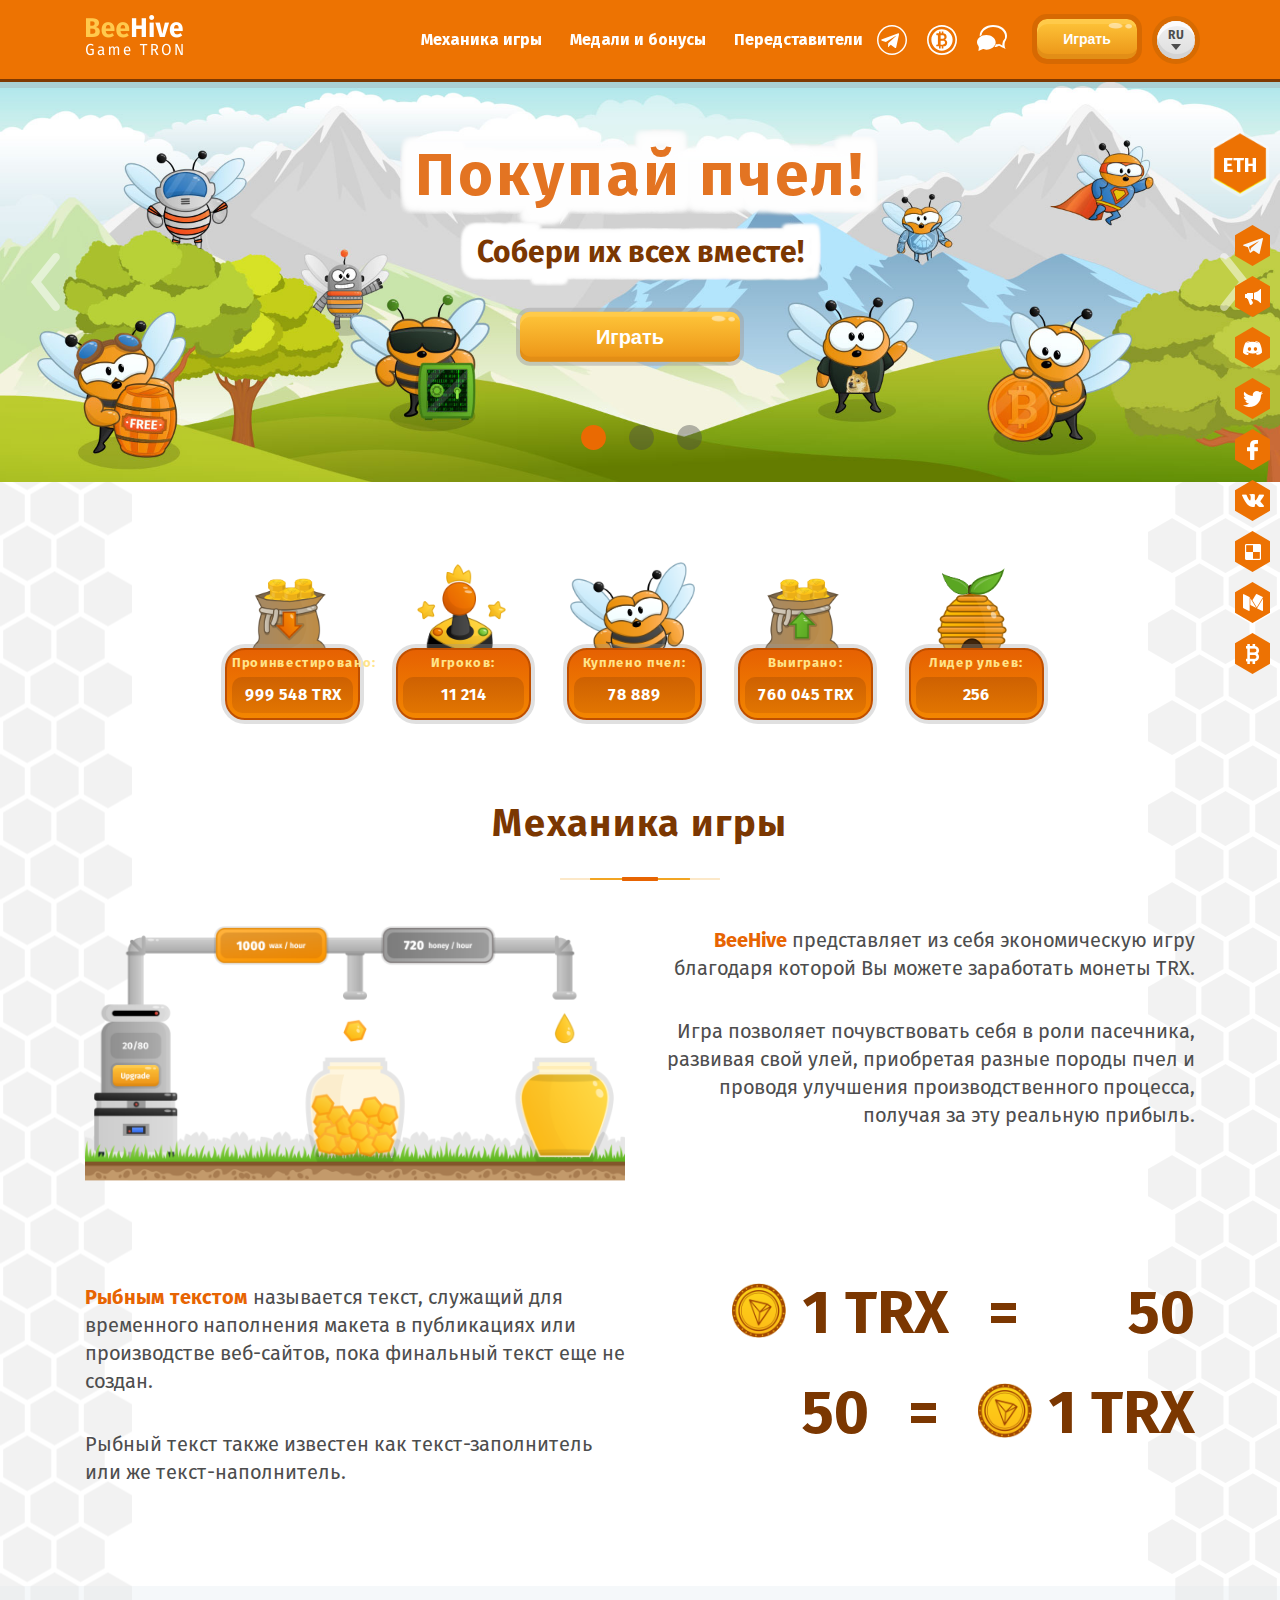
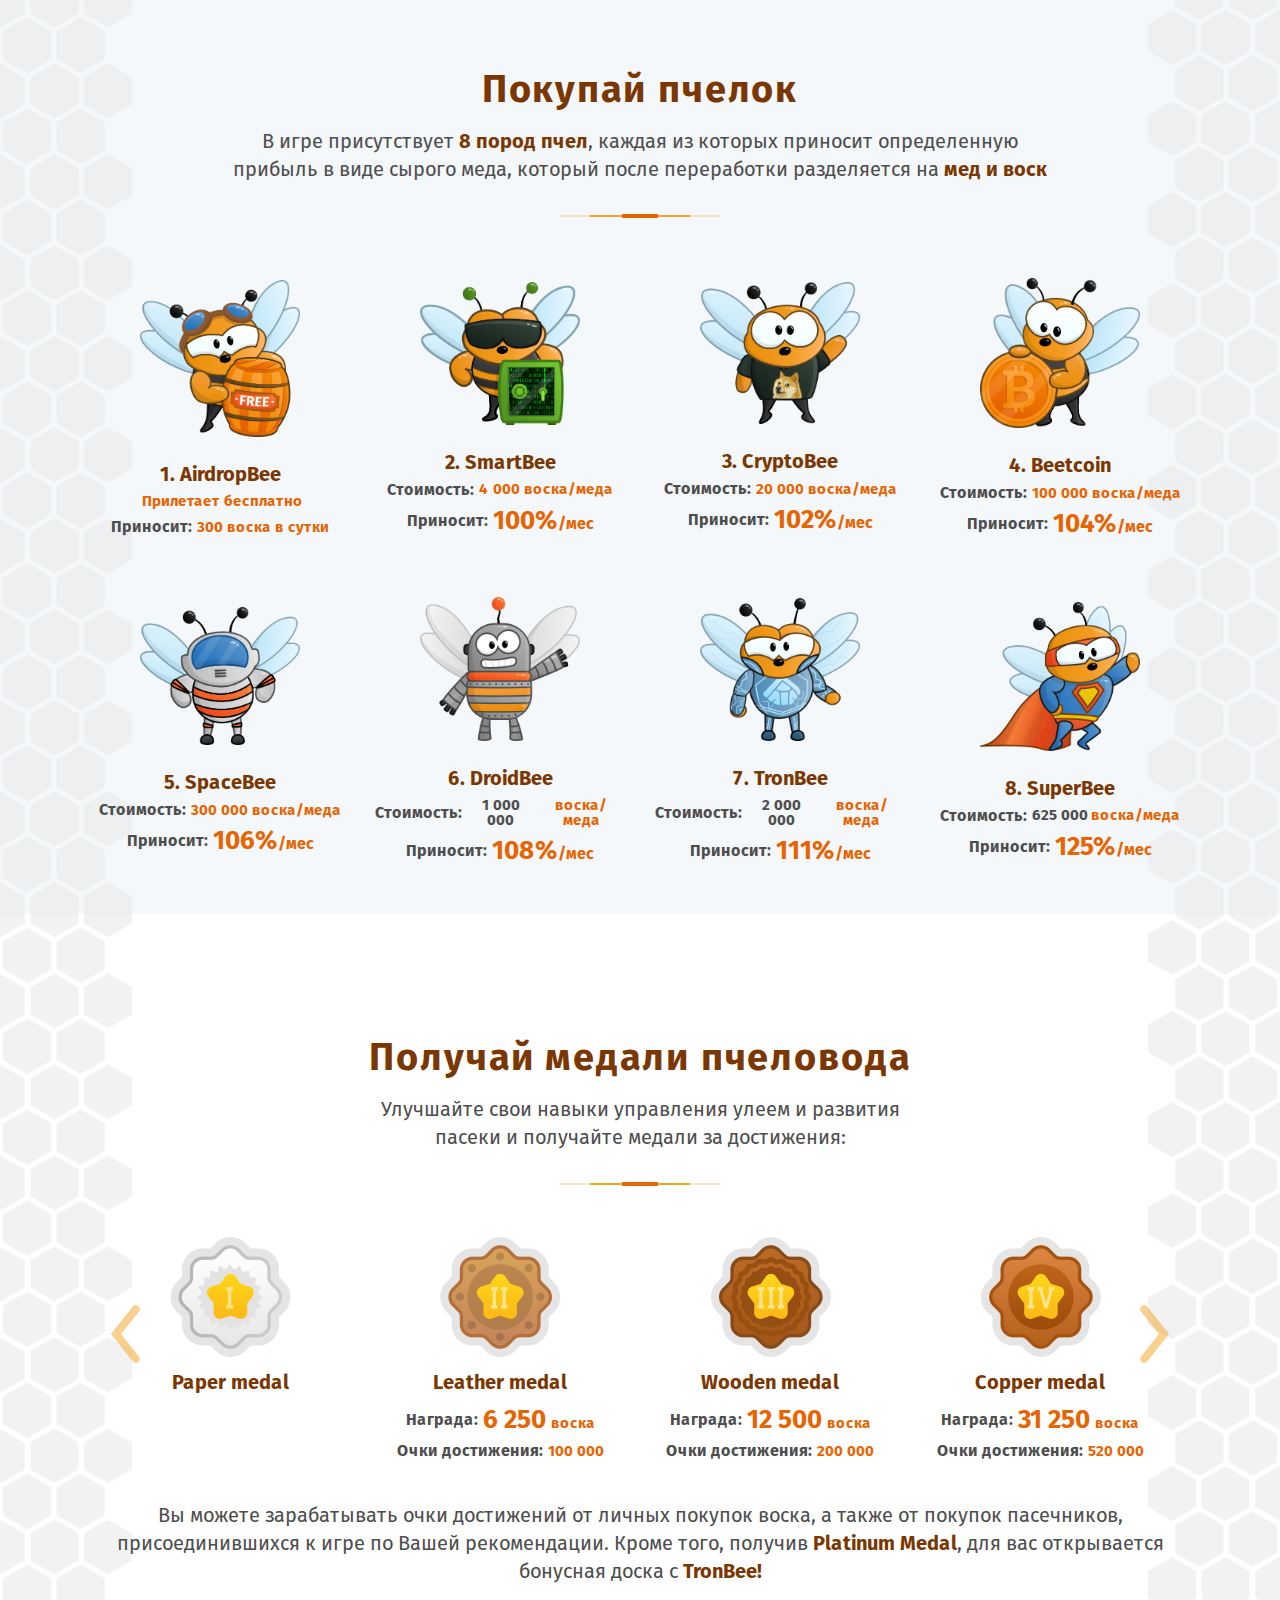
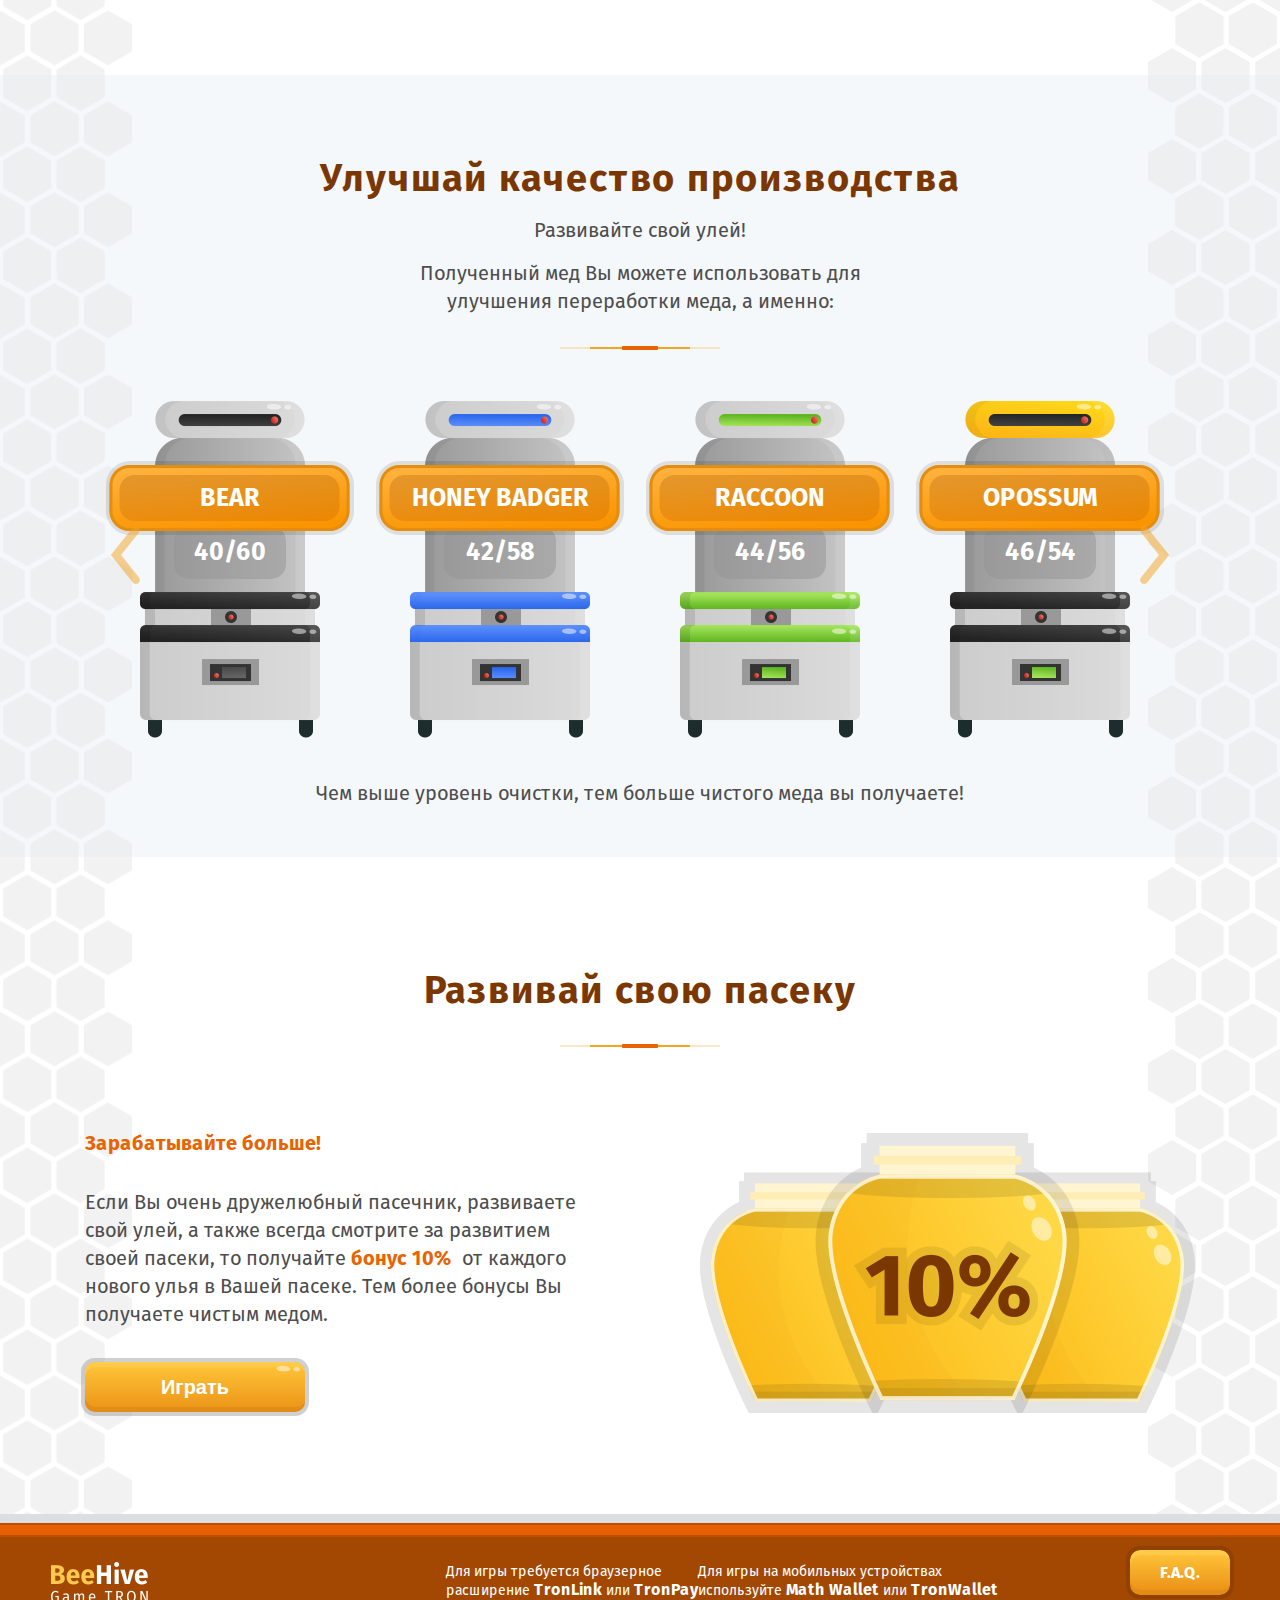
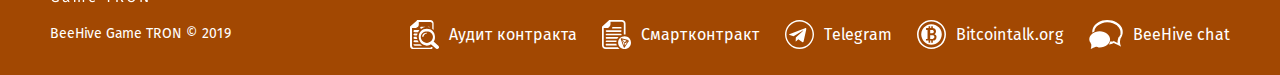
==== commit 61fd2453: "нужно перенести стили и теги и картинки" ====
--- a/landing.html
+++ b/landing.html
@@ -775,9 +775,9 @@
     </div>
 </footer>
 
-<a href="" class="cripto-transfer">ETH</a>
+<a href="" class="cripto-transfer landing-transfer">ETH</a>
 
-<div class="wrapper-social-list">
+<div class="wrapper-social-list landing-social">
     <ul class="social-list">
         <li class="social-item">
             <span class="social-icon telegram-icon"></span>
--- a/styles/style.css
+++ b/styles/style.css
@@ -2890,11 +2890,13 @@
     align-items: center;
     justify-content: center;
 }
+/*----------------перенести стиль----------------*/
 .wrapper-reward span{
     font-size: 38px;
     font-weight: bold;
     color: #7b3701;
 }
+/*-------------------------------------------------*/
 .wax-reward{
     padding-left: 77px;
     position: relative;
@@ -2923,6 +2925,7 @@
    height: 52px;
    top: -7px;
 }
+/*----------------перенести стиль----------------*/
 .title-reward{
     font-size: 26px;
     color: #f24f1e;
@@ -2961,7 +2964,6 @@
 .next-reward .wax-reward:before{
      width: 41px;
     height: 35px;
-
 }
 .next-reward .honey-reward{
     padding-left: 44px;
@@ -2973,6 +2975,7 @@
 .next-reward{
     margin-top: 22px;
 }
+/*---------------------------------------------------*/
 .summa-transaction{
     padding-left: 0;
 }
@@ -3797,6 +3800,7 @@
 }
 /*------------------------------------end landing style----------------*/
 
+/*----------------перенести стиль----------------*/
 .title-reffer{
     font-size: 14px;
     color: #4d4d4d;
@@ -3806,7 +3810,7 @@
     background-color: #f6f3dd;
     border-radius: 10px;
     border: 3px solid #f0c67b;
-    padding: 15px;
+    padding: 8px 10px;
     max-width: 98%;
     width: 100%;
     display: flex;
@@ -3816,11 +3820,15 @@
 .reffer-link{
     font-size: 16px;
     color: #4d4d4d;
-    max-width: 245px;
-    overflow: hidden;
-    text-overflow: ellipsis;
-    white-space: nowrap;
     display: inline-block;
+    width: 100%;
+    max-width: 92%;
+    background-color: transparent;
+    border: none;
+    resize: none;
+    vertical-align: middle;
+    line-height: 15px;
+    height: 15px;
 }
 .wrapper-reffer-link{
     display: flex;
@@ -3834,6 +3842,7 @@
     margin-top: 25px;
     min-height: 422px;
 }
+/*--------------------------------------------*/
 .paseca .table-modal tbody {
     max-height: 365px;
 }
@@ -5172,6 +5181,7 @@
     margin: 0 auto;
     margin-top: 15px;
 }
+/*----------------перенести стиль----------------*/
 .reffer-btn{
     width: 20px;
     height: 25px;
@@ -5179,6 +5189,7 @@
     background-size: contain;
     border: none;
 }
+/*--------------------------------------------------------*/
 /*----------------news landing----------------*/
 .close-window{
     width: 46px;
@@ -5318,6 +5329,7 @@
     margin-left: 15px;
     display: flex;
 }
+/*----------------перенести стиль----------------*/
 .add-monet span{
     font-size: 12px;
     color: #d57518;
@@ -5346,7 +5358,9 @@
     margin: 14px 0;
     font-weight: bold;
 }
-
+/*-------------------------------------------------*/
+
+/*----------------перенести стиль----------------*/
 /*---------------SOCIAL ICON------------*/
 .wrapper-social-list{
     position: fixed;
@@ -5499,3 +5513,5 @@
     clip-path: polygon(50% 0%, 100% 25%, 100% 75%, 50% 100%, 0% 75%, 0% 25%);
     -webkit-clip-path: polygon(50% 0%, 100% 25%, 100% 75%, 50% 100%, 0% 75%, 0% 25%);
 }
+
+/*-------------------------------------------------------*/
--- a/styles/media.css
+++ b/styles/media.css
@@ -267,6 +267,7 @@
         width: 100%;
         display: block;
     }
+    /*----------------перенести стиль----------------*/
     .give-medale {
         font-size: 24px;
         margin-top: 32px;
@@ -294,6 +295,7 @@
         font-size: 18px;
         margin-top: 9px;
     }
+    /*-------------------------------------------------*/
     .reward-btn {
         width: 195px;
         height: 53px;
@@ -737,15 +739,17 @@
     .give-big-medal img{
         width: 140px;
     }
+    /*-----------------перенести стиль------------*/
     .give-medale-1{
-        font-size: 21px;
-        margin-top: 19px;
-        margin-bottom: 19px;
+        font-size: 20px;
+        margin-top: 15px;
+        margin-bottom: 15px;
     }
     .reward-2{
         font-size: 24px;
         margin-bottom: 20px;
     }
+    /*------------------------------------------*/
     .new-round-modal-2{
         max-width: 565px;
         height: 416px;
@@ -881,15 +885,17 @@
         margin-top: 25px;
         min-height: 292px;
     }
+    /*----------------перенести стиль----------------*/
     .reffer-link-container {
-        padding: 10px;
+        padding: 9px;
         max-width: 98%;
         width: 100%;
     }
     .reffer-btn{
-        width: 118px;
-        height: 40px;
-    }
+        width: 20px;
+        height: 20px;
+    }
+    /*---------------------------------------------*/
     .glashatai {
         margin: 0 auto;
         margin-bottom: 30px;
@@ -919,10 +925,14 @@
     .container-bee-carousel-item{
         padding: 0;
     }
+    /*----------------перенести стиль----------------*/
       .your-reit, .your-reit span{
         font-size: 32px;
     }
-
+    .wrapper-social-list{
+        top: 225px;
+    }
+    /*----------------------------------------*/
 
 }
 
@@ -1337,6 +1347,7 @@
         align-items: center;
         margin-top: 20px;
     }
+    /*----------------перенести стиль----------------*/
     .give-medale{
         margin-top: 20px;
         margin-bottom: 15px;
@@ -1380,6 +1391,7 @@
         height: 25px;
         top: -2px;
     }
+    /*----------------------------------------------*/
     .next-reward .honey-reward:before {
         width: 25px;
         height: 26px;
@@ -2566,6 +2578,7 @@
     .tabs li a{
         margin: 25px 0;
     }
+    /*----------------перенести стиль----------------*/
      .your-reit, .your-reit span{
         margin: 7px 0;
     }
@@ -2573,7 +2586,7 @@
         margin-top: 15px;
     }
     .cripto-transfer {
-        top: 26%;
+        top: 222px;
         z-index: 1000000;
         width: 48px;
         height: 52px;
@@ -2582,6 +2595,7 @@
     .wrapper-social-list {
         top: 281px;
     }
+    /*-------------------------------------------*/
 
 }
 @media screen and (max-width: 1024px)and (min-width: 768px) and (orientation:portrait){
@@ -2659,15 +2673,17 @@
         width: 35px;
         height: 29px;
     }
+    /*----------------перенести стиль----------------*/
     .wax-reward:before{
         top: -3px;
     }
     .wrapper-reward span {
         font-size: 25px;
     }
-       .wax-reward {
+    .wax-reward {
         padding-left: 38px;
     }
+    /*-------------------------------------------------*/
     .title-modal{
         padding: 3px 10px;
     }
@@ -2688,6 +2704,7 @@
         bottom: 14px;
         font-size: 14px;
     }
+    /*----------------перенести стиль----------------*/
    .give-medale {
         margin-top: 7px;
         margin-bottom: 7px;
@@ -2705,6 +2722,7 @@
    .next-reward {
         margin-top: 10px;
     }
+    /*--------------------------------------------------------*/
     .summa-dohod img{
         max-width: 25px;
     }
@@ -2975,6 +2993,7 @@
         margin-top: 10px;
         margin-bottom: 10px;
     }
+    /*----------------перенести стиль----------------*/
     .attention-text {
         font-size: 14px;
         color: #f24f1e;
@@ -2983,6 +3002,7 @@
         margin: 0 auto;
         margin-bottom: 10px;
     }
+    /*------------------------------------------*/
     .game-info {
         font-size: 14px;
         color: #4d4d4d;
@@ -3018,9 +3038,11 @@
     .error-img img {
         max-width: 135px;
     }
+    /*----------------перенести стиль----------------*/
       .your-reit, .your-reit span {
         font-size: 22px;
     }
+    /*----------------------------------------------*/
 }
 
 @media screen and (max-width: 720px) and (min-width: 320px) {
@@ -3601,9 +3623,12 @@
         max-width: 285px;
         height: 25px;
     }
+    /*----------------перенести стиль----------------*/
     .cripto-transfer {
         right: 5px;
-    }
+        top: 195px;
+    }
+    /*---------------------------------------*/
     .stub-text {
         font-size: 13px;
         max-width: 318px;
@@ -4316,6 +4341,7 @@
     .header-navigation .go-to-game{
         width: 100px;
     }
+    /*----------------перенести стиль----------------*/
     .reffer-link-container{
         padding: 8px;
     }
@@ -4333,6 +4359,7 @@
     .wrapper-reffer-link + .container-table {
         margin-top: 15px;
     }
+    /*----------------------------------------------------*/
     .table-arrow {
         width: 8px;
         height: 15px;
@@ -4367,10 +4394,12 @@
     .change-sponsor{
         font-size: 14px;
     }
+    /*----------------перенести стиль----------------*/
     .wrapper-social-list {
         top: 263px;
         right: 5px;
     }
+    /*-------------------------------------------------*/
 }
 @media only screen  and (max-width: 415px){
     .buy-wax .balance-footer-block {
@@ -4450,6 +4479,7 @@
     .wrapper-input{
         max-width: 312px;
     }
+    /*----------------перенести стиль----------------*/
     .cripto-transfer {
         top: 30%;
     }
@@ -4469,6 +4499,7 @@
     .fb-icon, .bt-icon {
         background-size: 30%;
     }
+    /*---------------------------------------------*/
     .wrapper-content-round.no-active-round::after {
         left: 13px;
         right: 11px;
@@ -4522,10 +4553,12 @@
     .header-sections{
         padding-bottom: 25px;
     }
+    /*----------------перенести стиль----------------*/
     .reffer-btn{
-        width: 101px;
+        width: 20px;
         font-size: 13px;
     }
+    /*----------------------------------------------*/
     .item-btn{
         margin-right: 0;
     }
@@ -4636,6 +4669,7 @@
     .activ-honey:before{
         top: -1px;
     }
+    /*----------------перенести стиль----------------*/
     .attention-text {
         font-size: 14px;
         color: #f24f1e;
@@ -4644,6 +4678,7 @@
         margin: 0 auto;
         margin-bottom: 18px;
     }
+    /*---------------------------------------------------*/
     .wallet-input {
         border-radius: 10px;
         border: 2px solid #e38d11;
@@ -4690,6 +4725,12 @@
     .error-text{
         margin-top: 25px;
     }
+    /*----------------перенести стиль----------------*/
+    .give-medale {
+        margin-top: 15px;
+        font-size: 18px;
+    }
+    /*-----------------------------------------------*/
 
 }
 @media screen and (max-width: 360px) and (min-width: 320px) {
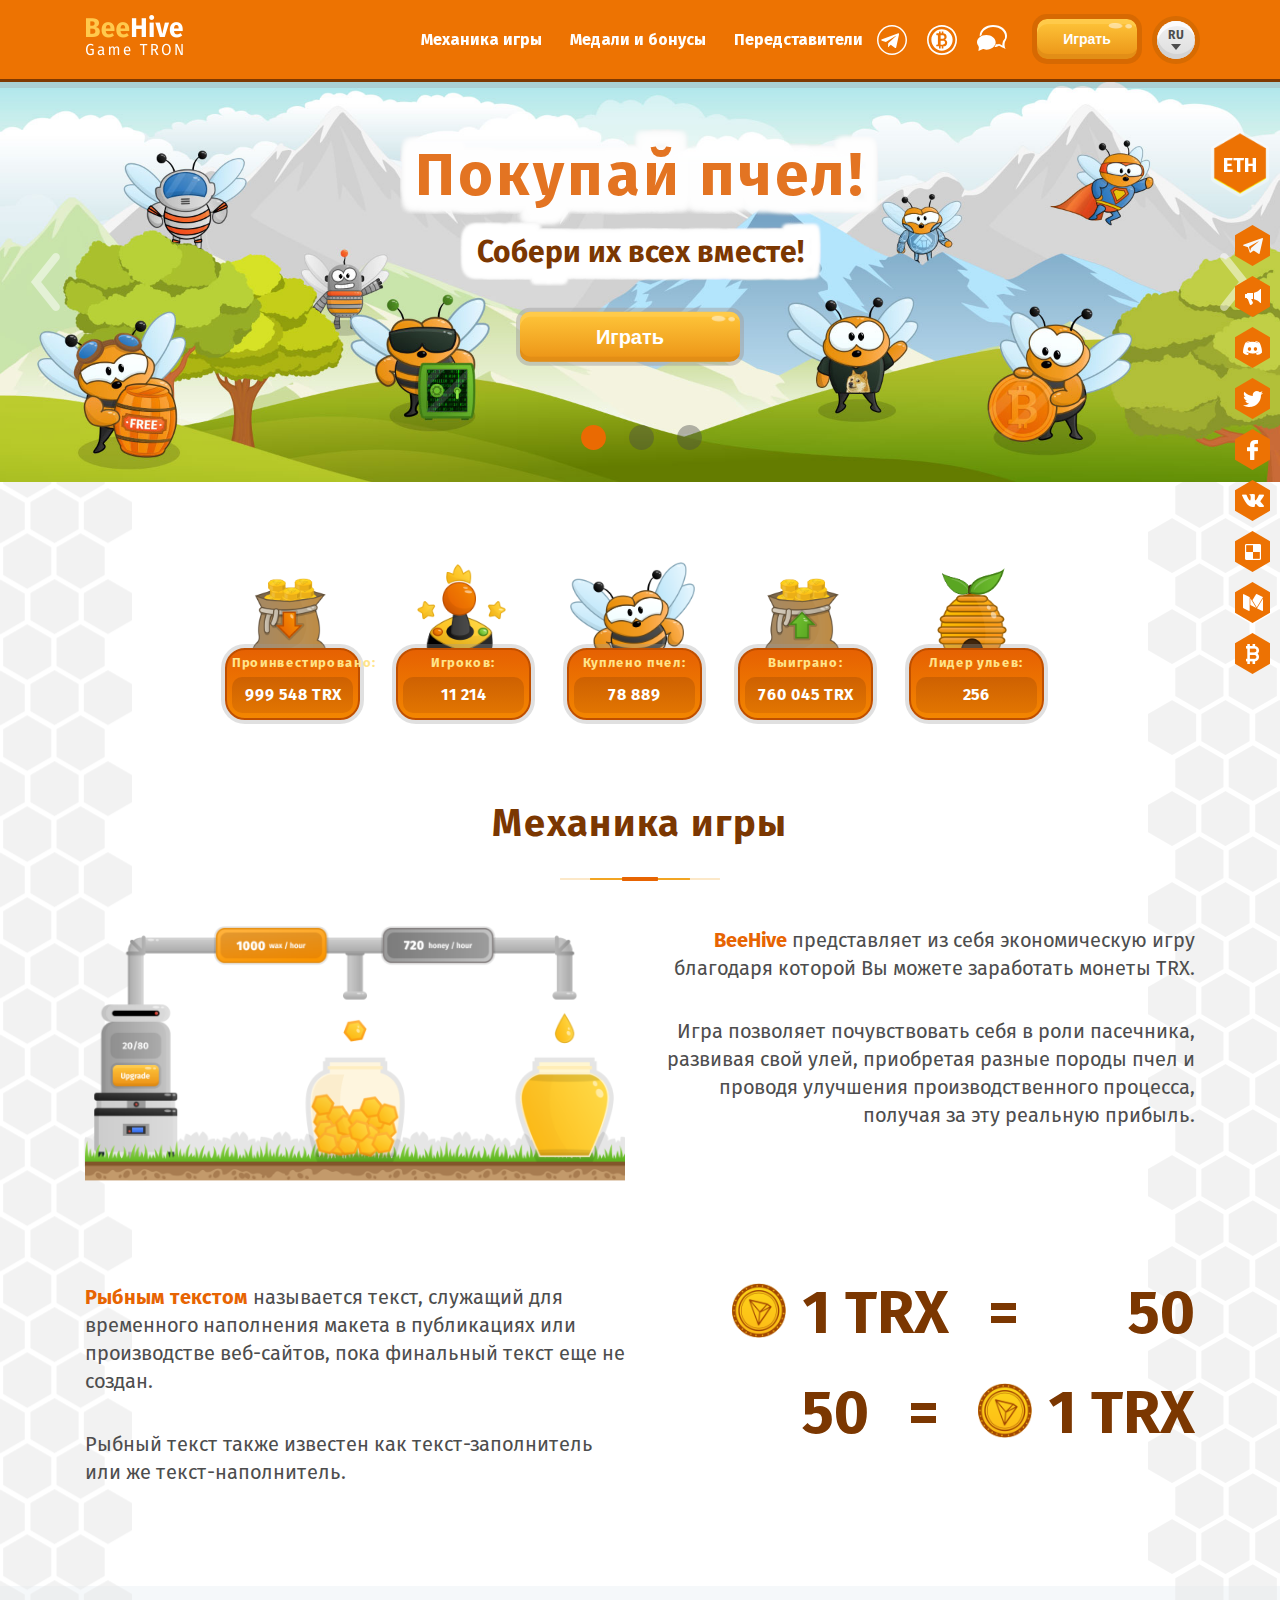
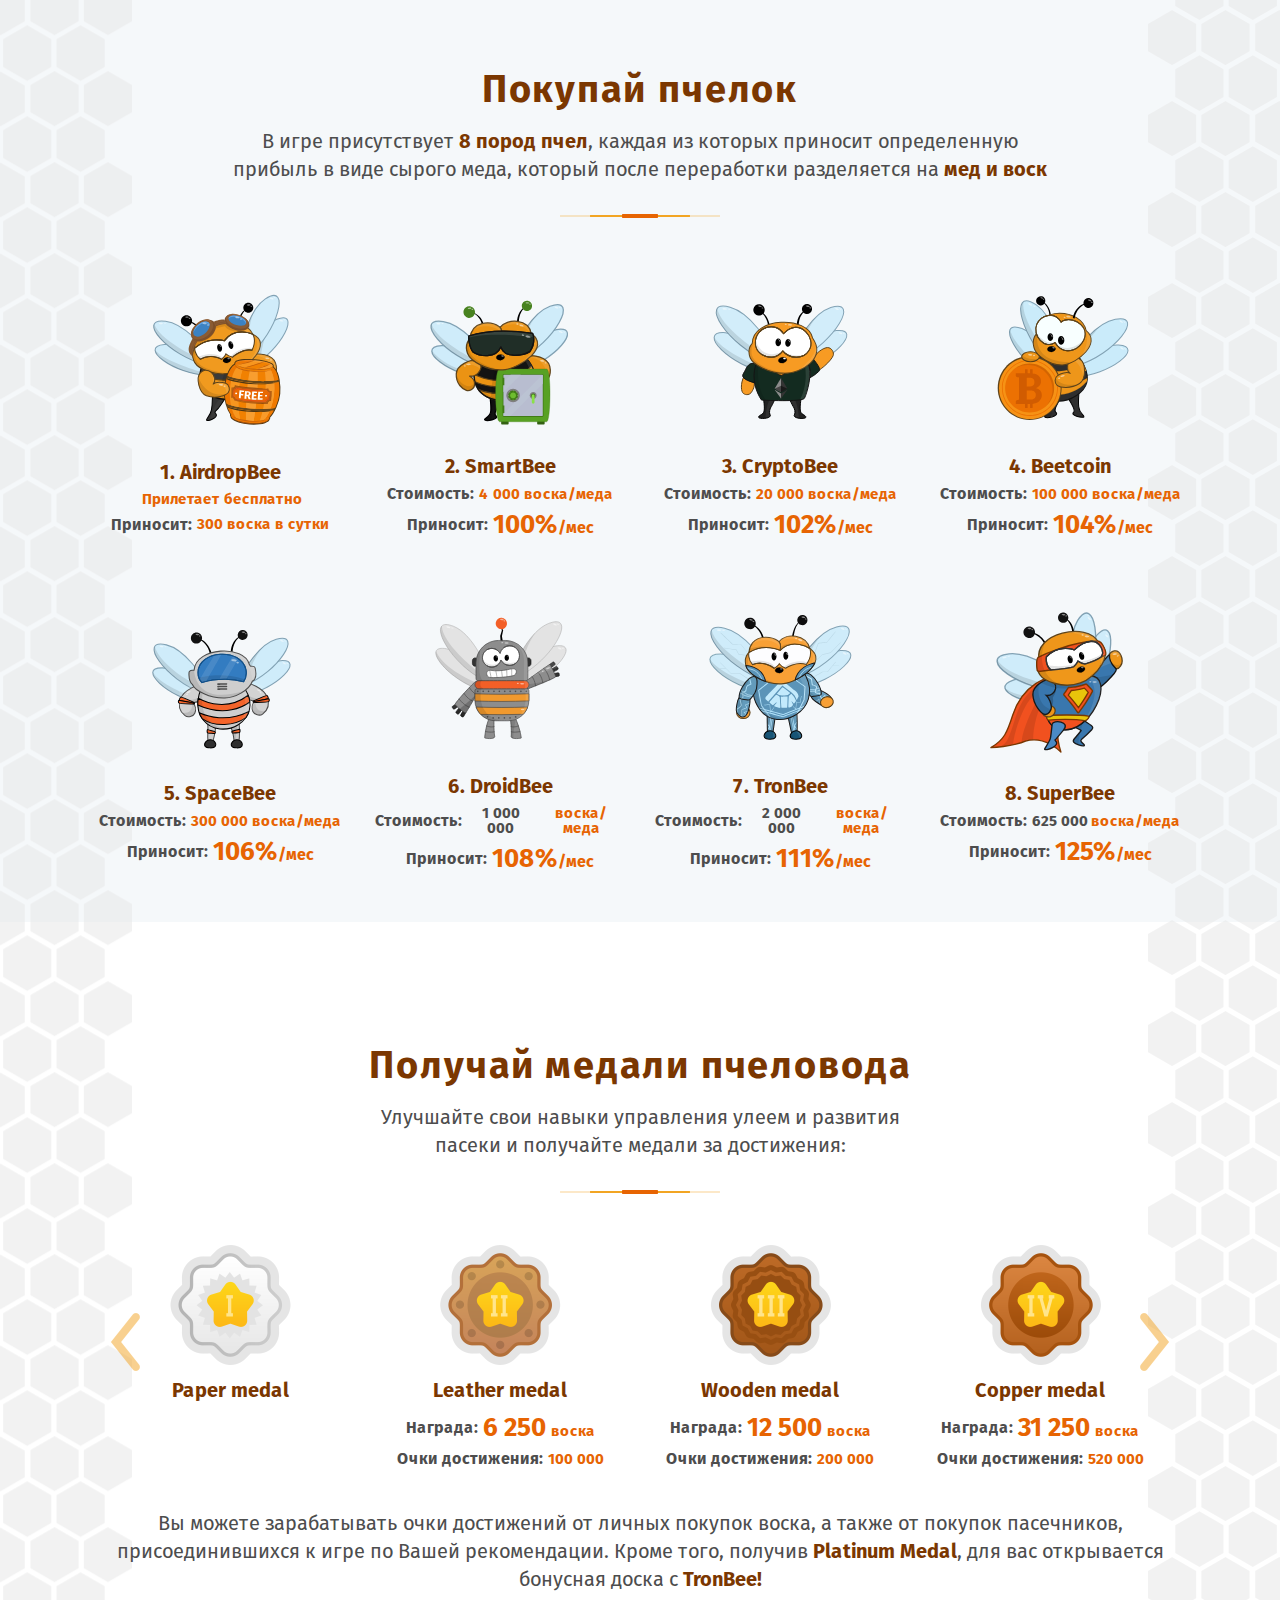
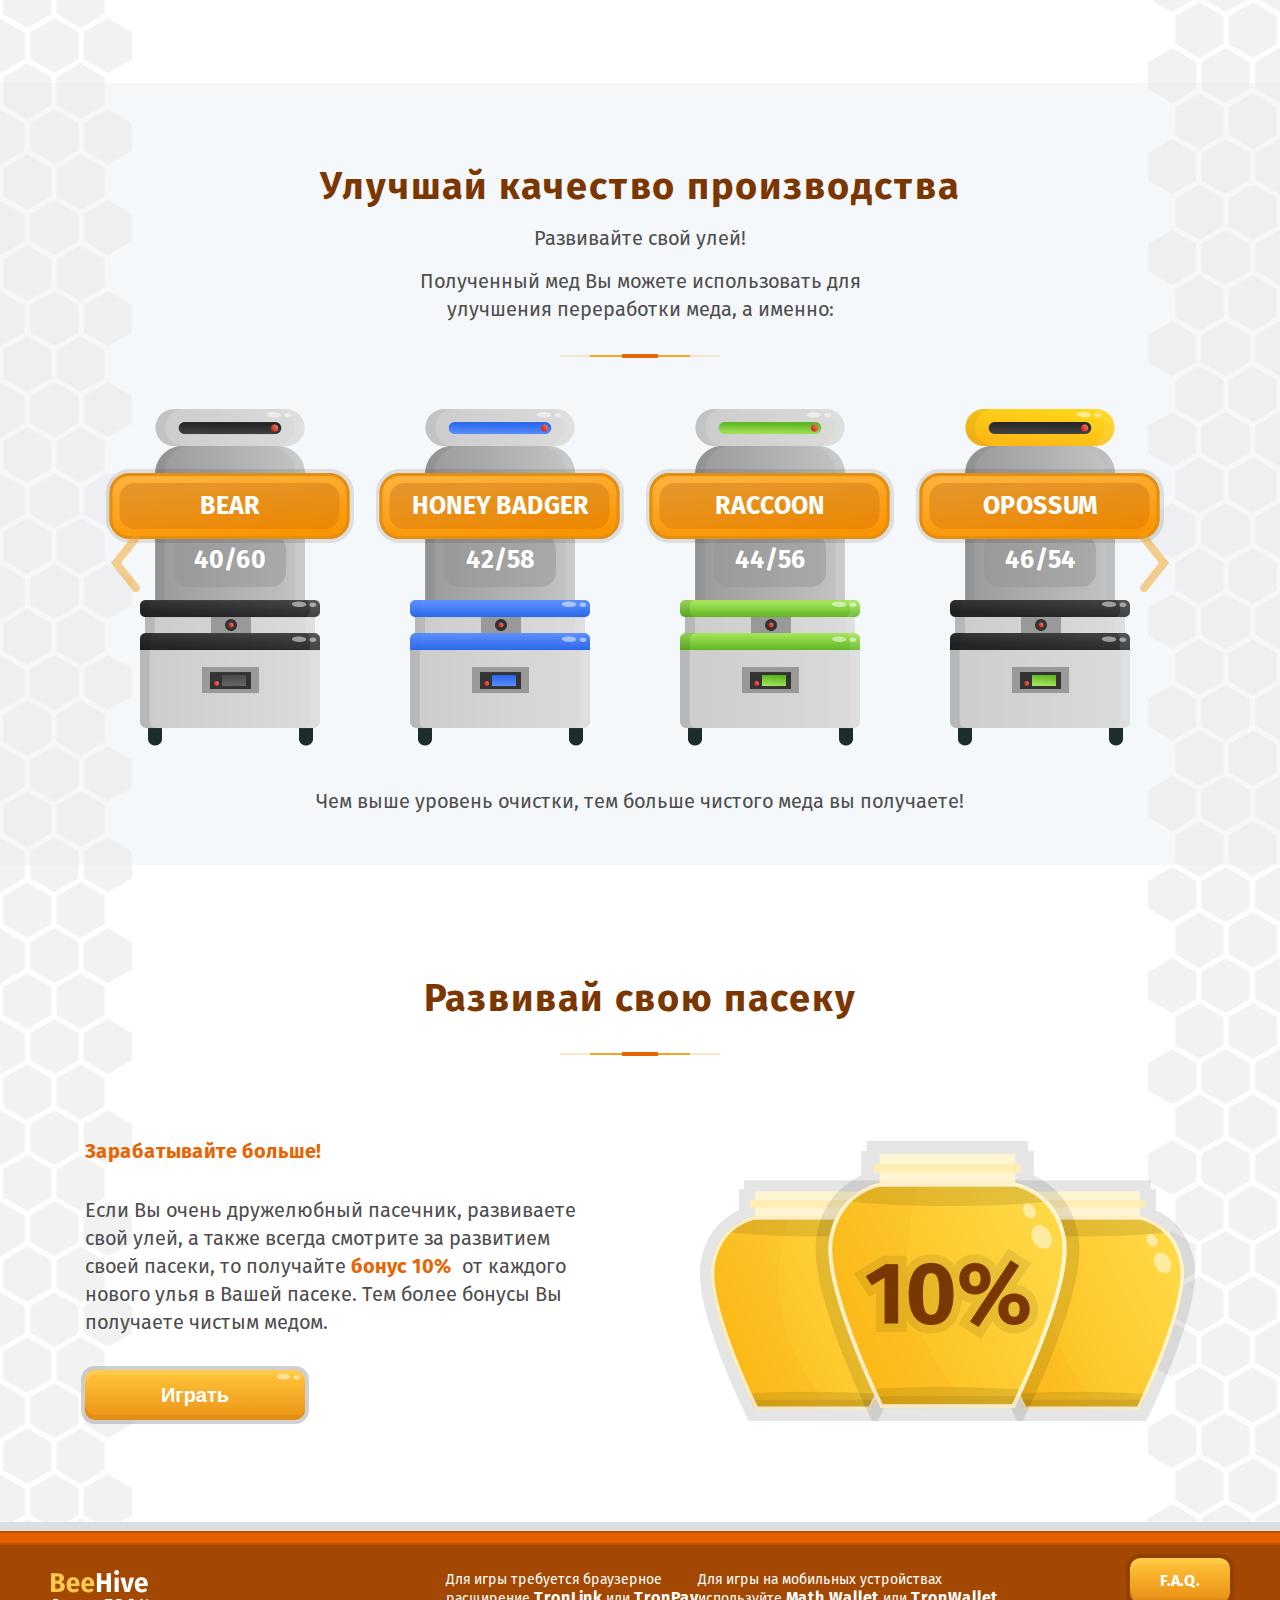
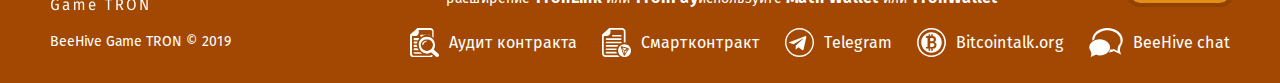
==== commit d594e119: "new changes" ====
--- a/landing.html
+++ b/landing.html
@@ -262,7 +262,13 @@
             <ul class="list-all-bee">
                 <li class="item-all-bee">
                     <div class="container-img-bee airdrop-bee">
-                        <img src="image/1.png" alt="bee">
+                        <lottie-player
+                                src="./image/AirdropBee.json"
+                                background="rgba(0, 0, 0, 0)"
+                                speed="1"
+                                style="width: 170px; height: 153px;"
+                                loop  autoplay >
+                        </lottie-player>
                     </div>
                     <div class="footer-about-bee">
                         <h3 class="title-footer-about-bee">1. AirdropBee</h3>
@@ -278,7 +284,13 @@
                 </li>
                 <li class="item-all-bee">
                     <div class="container-img-bee smart-bee">
-                        <img src="image/2.png" alt="bee">
+                        <lottie-player
+                                src="./image/SmartBee.json"
+                                background="rgba(0, 0, 0, 0)"
+                                speed="1"
+                                style="width: 170px; height: 153px;"
+                                loop  autoplay >
+                        </lottie-player>
                     </div>
                     <div class="footer-about-bee">
                         <h3 class="title-footer-about-bee">2. SmartBee</h3>
@@ -294,7 +306,13 @@
                 </li>
                 <li class="item-all-bee">
                     <div class="container-img-bee crypto-bee">
-                        <img src="image/3.png" alt="bee">
+                        <lottie-player
+                                src="./image/CryptoBee.json"
+                                background="rgba(0, 0, 0, 0)"
+                                speed="1"
+                                style="width: 170px; height: 153px;"
+                                loop  autoplay >
+                        </lottie-player>
                     </div>
                     <div class="footer-about-bee">
                         <h3 class="title-footer-about-bee">3. CryptoBee</h3>
@@ -310,7 +328,13 @@
                 </li>
                 <li class="item-all-bee">
                     <div class="container-img-bee beetcoin-bee">
-                        <img src="image/4.png" alt="bee">
+                        <lottie-player
+                                src="./image/Beetcoin.json"
+                                background="rgba(0, 0, 0, 0)"
+                                speed="1"
+                                style="width: 170px; height: 153px;"
+                                loop  autoplay >
+                        </lottie-player>
                     </div>
                     <div class="footer-about-bee">
                         <h3 class="title-footer-about-bee">4. Beetcoin</h3>
@@ -326,7 +350,13 @@
                 </li>
                 <li class="item-all-bee">
                     <div class="container-img-bee space-bee">
-                        <img src="image/5.png" alt="bee">
+                        <lottie-player
+                                src="./image/SpaceBee.json"
+                                background="rgba(0, 0, 0, 0)"
+                                speed="1"
+                                style="width: 170px; height: 153px;"
+                                loop  autoplay >
+                        </lottie-player>
                     </div>
                     <div class="footer-about-bee">
                         <h3 class="title-footer-about-bee">5. SpaceBee</h3>
@@ -342,7 +372,13 @@
                 </li>
                 <li class="item-all-bee">
                     <div class="container-img-bee droid-bee">
-                        <img src="image/6.png" alt="bee">
+                        <lottie-player
+                                src="./image/DroidBee.json"
+                                background="rgba(0, 0, 0, 0)"
+                                speed="1"
+                                style="width: 170px; height: 153px;"
+                                loop  autoplay >
+                        </lottie-player>
                     </div>
                     <div class="footer-about-bee">
                         <h3 class="title-footer-about-bee">6. DroidBee</h3>
@@ -358,7 +394,13 @@
                 </li>
                  <li class="item-all-bee">
                     <div class="container-img-bee tron-bee">
-                        <img src="image/7.png" alt="bee">
+                        <lottie-player
+                                src="./image/TronBee.json"
+                                background="rgba(0, 0, 0, 0)"
+                                speed="1"
+                                style="width: 170px; height: 153px;"
+                                loop  autoplay >
+                        </lottie-player>
                     </div>
                     <div class="footer-about-bee">
                         <h3 class="title-footer-about-bee">7. TronBee</h3>
@@ -374,7 +416,13 @@
                 </li>
                 <li class="item-all-bee">
                     <div class="container-img-bee super-bee">
-                        <img src="image/8.png" alt="bee">
+                        <lottie-player
+                                src="./image/SuperBee.json"
+                                background="rgba(0, 0, 0, 0)"
+                                speed="1"
+                                style="width: 170px; height: 153px;"
+                                loop  autoplay >
+                        </lottie-player>
                     </div>
                     <div class="footer-about-bee">
                         <h3 class="title-footer-about-bee">8. SuperBee</h3>
@@ -1055,6 +1103,7 @@
 <script src="js/jcarousel.responsive.js"></script>
 <script src="js/jcarousel.responsive1.js"></script>
 <script src="js/jquery.flythat.js"></script>
+<script src="js/lottie-player.js"></script>
 <script src="js/main.js"></script>
 </body>
 </html>--- a/styles/style.css
+++ b/styles/style.css
@@ -1409,16 +1409,21 @@
     padding-top: 110px;
     position: relative;
 }
-.wrapper-content-round::before{
-    content: '';
+.wrapper-content-round .wrapper-lottie{
     position: absolute;
     left: -88px;
+    top: 0;
+    z-index: 101;
+}
+.wrapper-content-round:before{
+    content: '';
+    position: absolute;
+    left: -88px;
+    top: 0;
+    z-index: 101;
+    background-size: contain;
     width: 242px;
     height: 231px;
-    top: 0;
-    background: url("../image/round-bee.png")no-repeat;
-    z-index: 101;
-    background-size: contain;
 }
 .text-info-round{
     background-color: #e69423;
@@ -4342,37 +4347,9 @@
     max-width: 160px;
     width: 100%;
 }
-.airdrop-round::before{
-    background: url("../image/1.png")no-repeat;
-    background-size: contain;
-}
-.smart-round::before{
-    background: url("../image/2.png")no-repeat;
-    background-size: contain;
-}
-.crypto-round::before{
-    background: url("../image/3.png")no-repeat;
-    background-size: contain;
-}
-.beetcoin-round::before{
-    background: url("../image/4.png")no-repeat;
-    background-size: contain;
-}
-.space-round::before{
-    background: url("../image/5.png")no-repeat;
-    background-size: contain;
-}
-.droid-round::before{
-    background: url("../image/6.png")no-repeat;
-    background-size: contain;
-}
-.tron-round::before{
-    background: url("../image/7.png")no-repeat;
-    background-size: contain;
-}
-.superbee-round::before{
-    background: url("../image/8.png")no-repeat;
-    background-size: contain;
+.container-img-bee lottie-player{
+    width: 170px !important;
+    height: 153px !important;
 }
 .item-contact span a{
     font-size: 16px;
@@ -5515,3 +5492,57 @@
 }
 
 /*-------------------------------------------------------*/
+
+
+/*------------------------------20.10--------------------*/
+
+.title-timer {
+    font-weight: bold;
+    font-size: 30px;
+    color: #7b3701;
+    text-align: center;
+    text-transform: uppercase;
+    max-width: 475px;
+    margin: 0 auto;
+}
+
+.item-timer {
+    display: inline-block;
+    font-weight: 500;
+    list-style-type: none;
+    padding: 1em;
+    text-transform: uppercase;
+    color: #333333;
+    font-size: 15px;
+    font-family: 'Fira Sans';
+}
+
+.item-timer span {
+    display: block;
+    font-size: 50px;
+    font-weight: bold;
+   color: #f24f1e;
+}
+.list-timer{
+    margin: 0 auto;
+    text-align: center;
+}
+.modal-timer{
+   background: url("../image/bg-modal-ok.png")no-repeat;
+   background-size: contain;
+}
+.modal-timer .container-modal {
+    min-height: 250px;
+}
+.wrapper-timer{
+    margin-top: 54px;
+}
+.timer-info{
+    max-width: 450px;
+    margin: 0 auto;
+    text-align: justify;
+    color: #333333;
+    margin-top: 15px;
+}
+
+/*-------------------------------------------------------*/--- a/styles/media.css
+++ b/styles/media.css
@@ -495,12 +495,17 @@
         bottom: 50px;
         left: 395px;
     }
-    .wrapper-content-round::before{
+    .wrapper-content-round::before,
+    .wrapper-content-round .wrapper-lottie{
         width: 156px;
         height: 159px;
         background-size: contain;
         left: -41px;
         top: -67px;
+    }
+    lottie-player{
+        width: 156px !important;
+        height: 159px !important;
     }
     .item-rounds:nth-child(2n+1){
         padding-left: 171px;
@@ -887,7 +892,7 @@
     }
     /*----------------перенести стиль----------------*/
     .reffer-link-container {
-        padding: 9px;
+        padding: 8px 10px;
         max-width: 98%;
         width: 100%;
     }
@@ -1694,13 +1699,18 @@
      .item-rounds:nth-child(2n+1)::after{
         display: none;
      }
-     .wrapper-content-round::before{
+     .wrapper-content-round::before,
+     .wrapper-content-round .wrapper-lottie{
         width: 135px;
         height: 135px;
         left: -14px;
         top: -62px;
         background-size: contain;
      }
+    lottie-player{
+        width: 135px !important;
+        height: 135px !important;
+    }
      .list-game-rounds{
         margin-left: -55px;
      }
@@ -2138,7 +2148,7 @@
         min-height: 422px;
     }
     .reffer-link-container{
-        padding: 10px;
+        padding: 7px 9px;
     }
     .wrapper-result-mehanica{
         text-align: center;
@@ -2596,6 +2606,38 @@
         top: 281px;
     }
     /*-------------------------------------------*/
+
+    .reffer-link{
+        line-height: 21px;
+        height: 22px;
+    }
+
+    .title-timer{
+        font-size: 25px;
+    }
+    .mobile-header-timer{
+        position: relative;
+        padding-top: 62px;
+    }
+    .mobile-header-timer:before{
+        content: '';
+        position: absolute;
+        left: 0;
+        right: 0;
+        height: 62px;
+        top: 0;
+        background: linear-gradient(to bottom, rgba(240,121,2,1) 0%, rgba(230,97,2,1) 100%);
+    }
+    .wrapper-timer {
+        margin-top: 30px;
+    }
+
+    .item-timer span{
+        font-size: 45px;
+    }
+    .item-timer{
+        padding: 0.7em;
+    }
 
 }
 @media screen and (max-width: 1024px)and (min-width: 768px) and (orientation:portrait){
@@ -3798,10 +3840,15 @@
     .button-btn {
         height: 37px;
     }
-    .wrapper-content-round::before{
+    .wrapper-content-round::before,
+    .wrapper-content-round .wrapper-lottie{
         width: 100px;
         height: 100px;
         left: 0;
+    }
+    lottie-player{
+        width: 100px !important;
+        height: 100px !important;
     }
     .window {
         width: 20px;
@@ -4343,10 +4390,12 @@
     }
     /*----------------перенести стиль----------------*/
     .reffer-link-container{
-        padding: 8px;
+        padding: 5px;
     }
     .reffer-link{
-        max-width: 180px;
+        line-height: 14px;
+        height: 17px;
+        font-size: 13px;
     }
     .wrapper-reffer-link{
         max-width: 321px;
@@ -4400,6 +4449,21 @@
         right: 5px;
     }
     /*-------------------------------------------------*/
+
+    .landing-social {
+        top: 170px;
+    }
+    .landing-transfer{
+        top: 101px;
+    }
+    .social-link{
+        width: 30px;
+        height: 36px;
+        font-size: 11px;
+    }
+    .timer-info{
+        margin: 0 5px;
+    }
 }
 @media only screen  and (max-width: 415px){
     .buy-wax .balance-footer-block {
@@ -4483,13 +4547,25 @@
     .cripto-transfer {
         top: 30%;
     }
+    .landing-transfer{
+        top: 100px;
+    }
+    .landing-social {
+        top: 162px;
+    }
     .social-item {
         margin-bottom: 6px;
     }
+    .social-sub-item {
+        margin-right: 4px;
+    }
+    .social-sub-item:last-child {
+        margin-right: 0;
+    }
      .social-link {
-        width: 31px;
-        height: 34px;
-        font-size: 10px;
+         width: 27px;
+         height: 30px;
+         font-size: 9px;
     }
     .social-icon {
         width: 31px;
